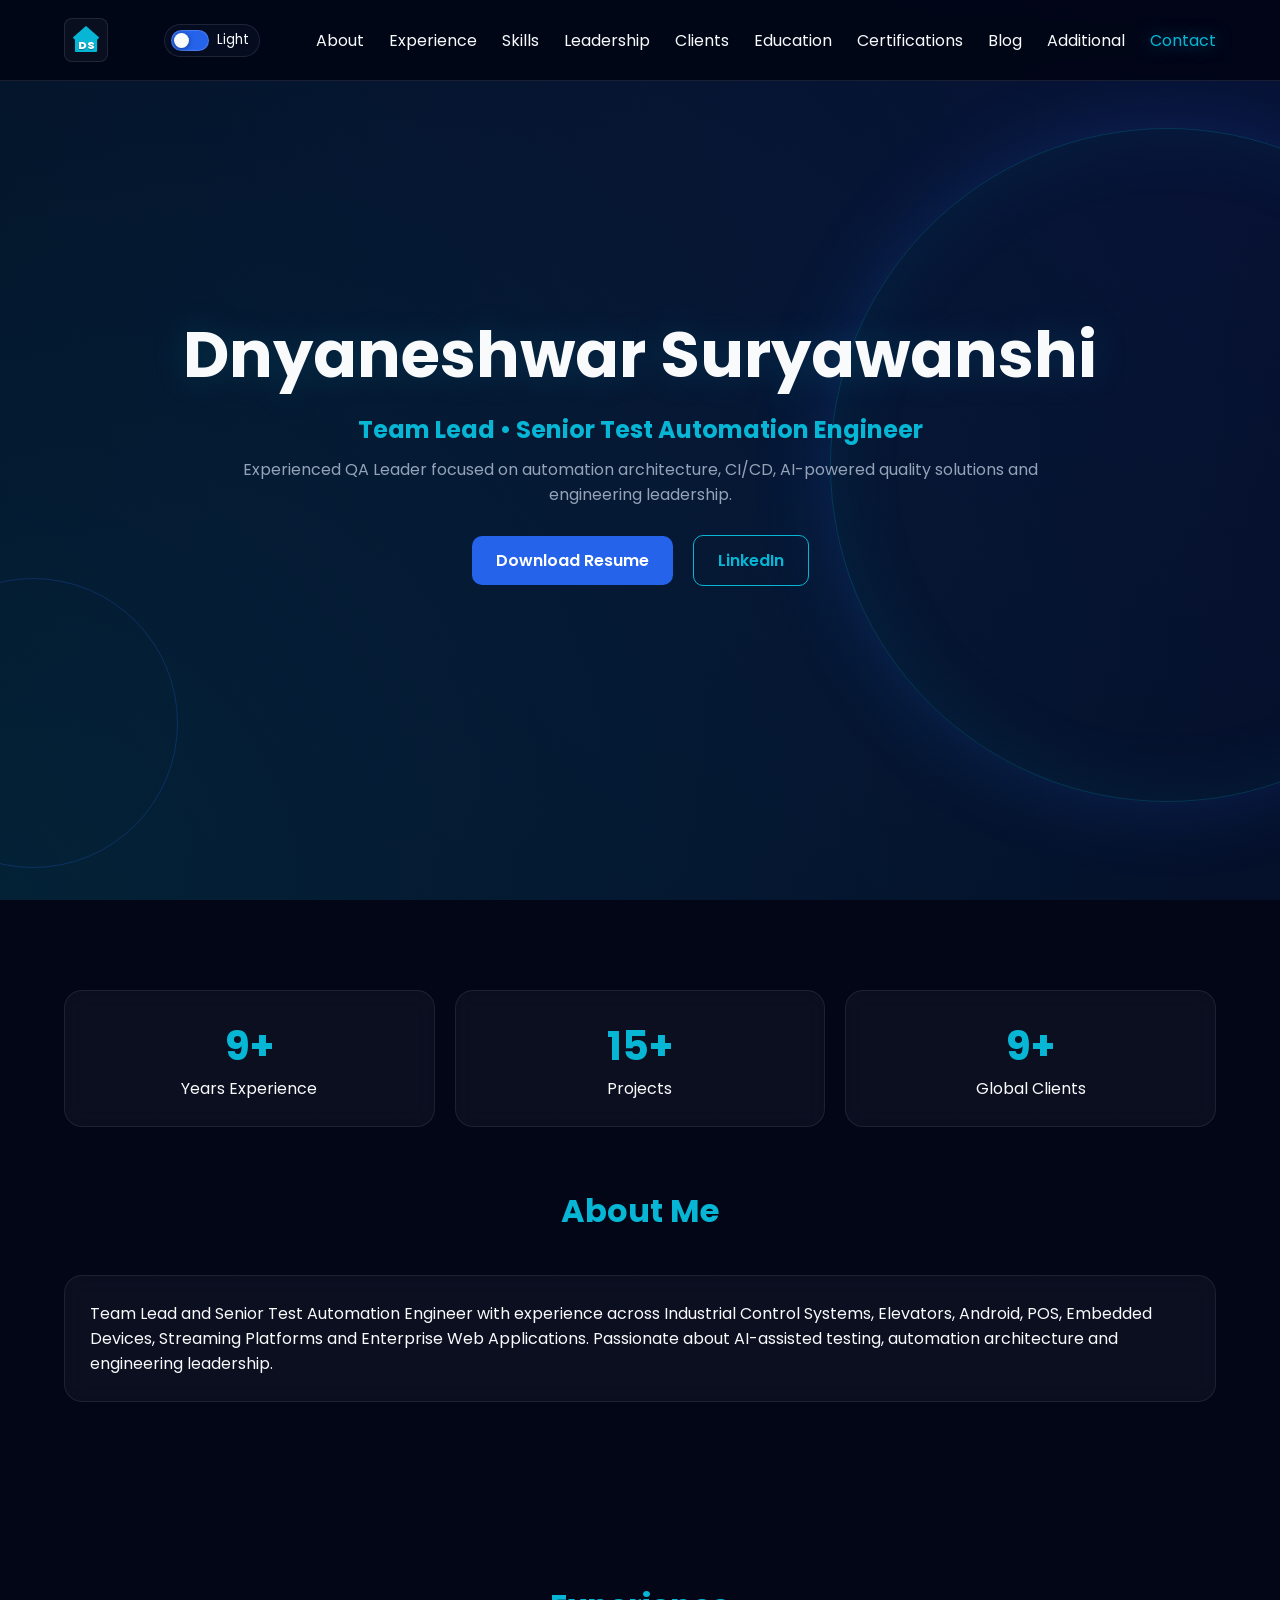
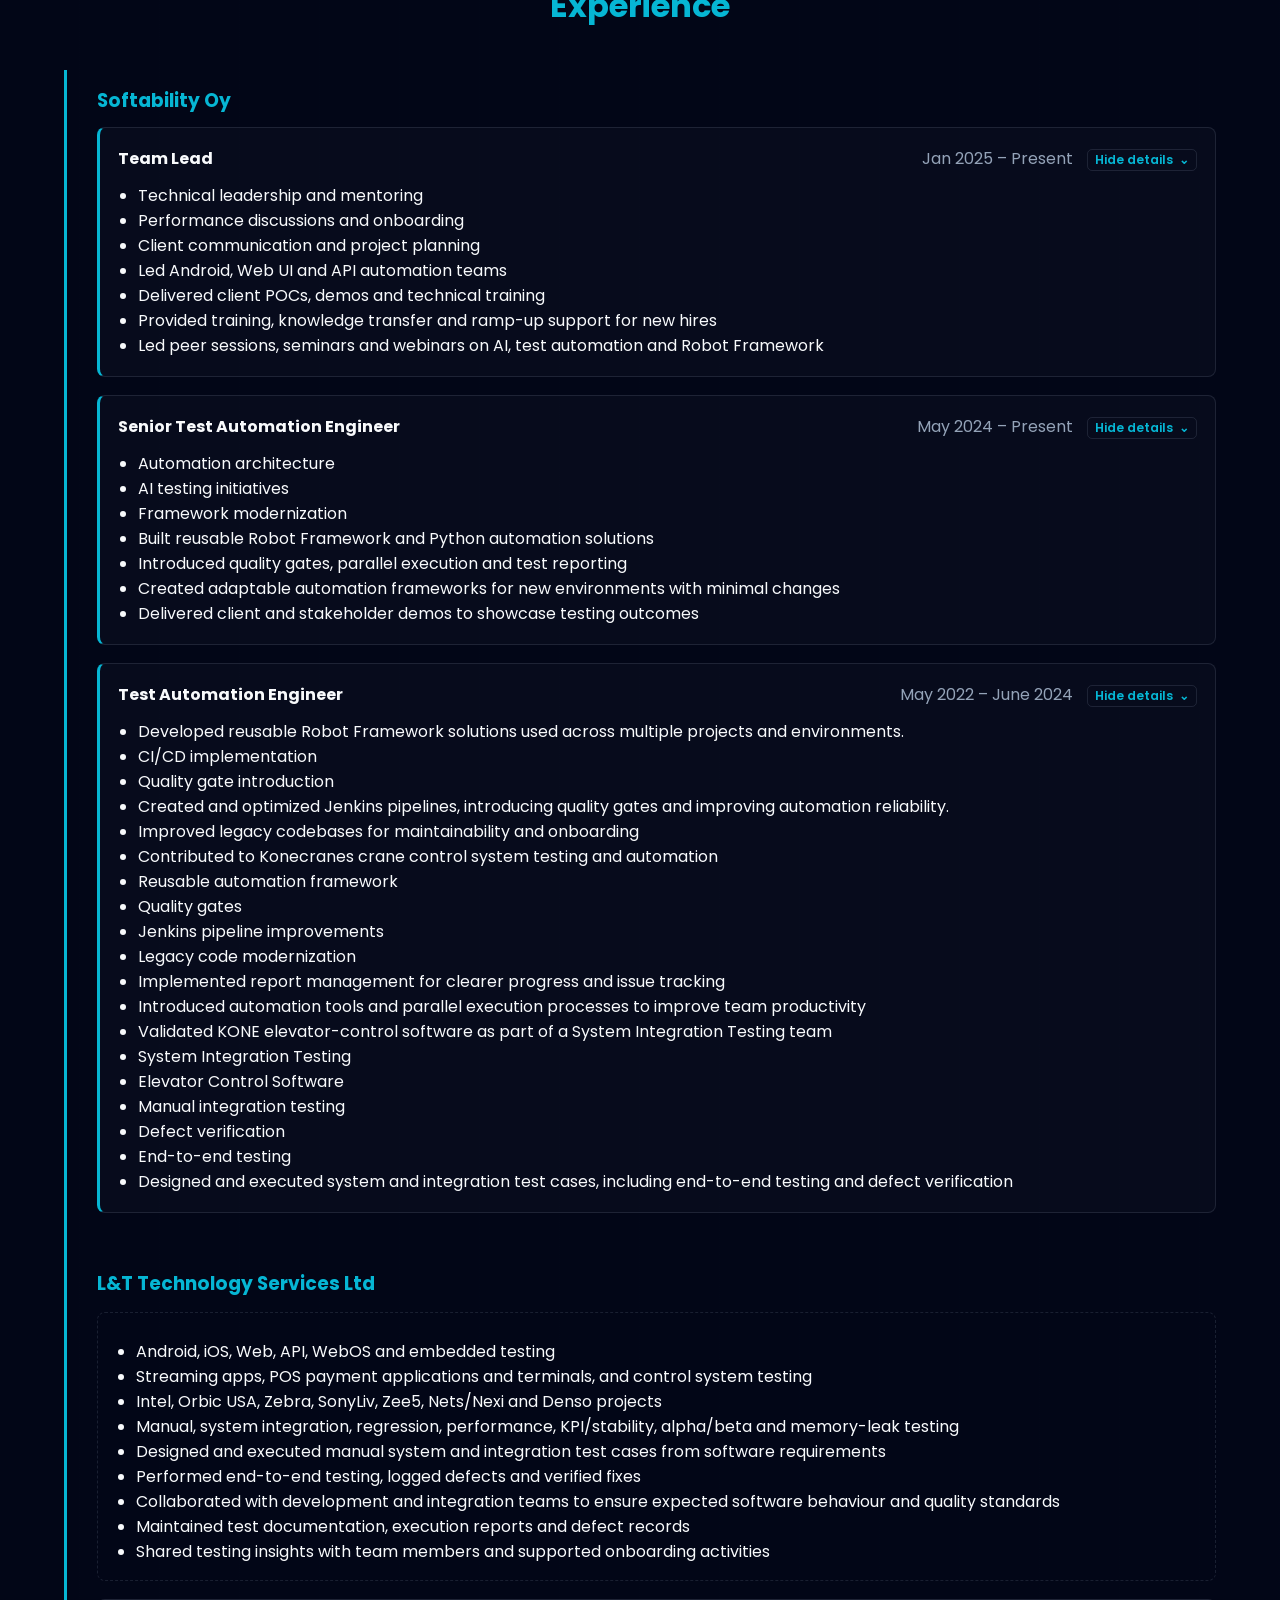
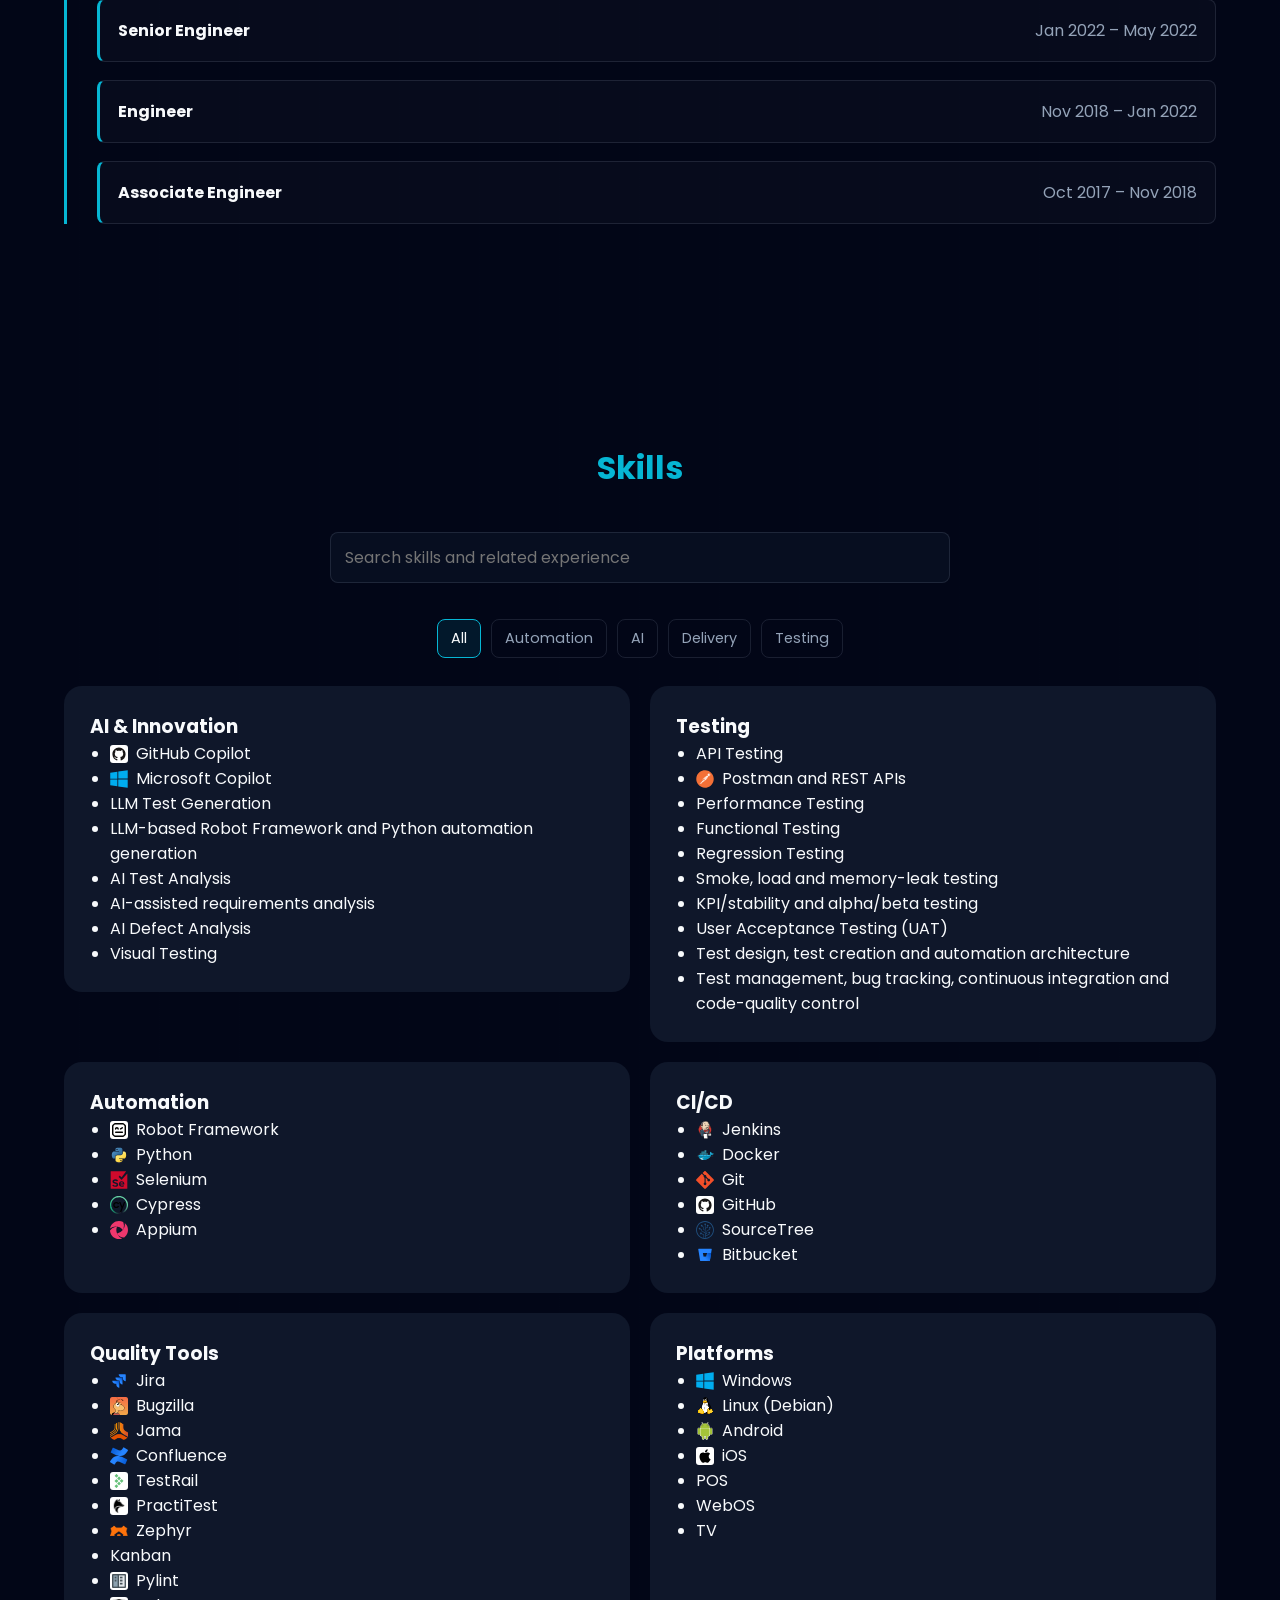
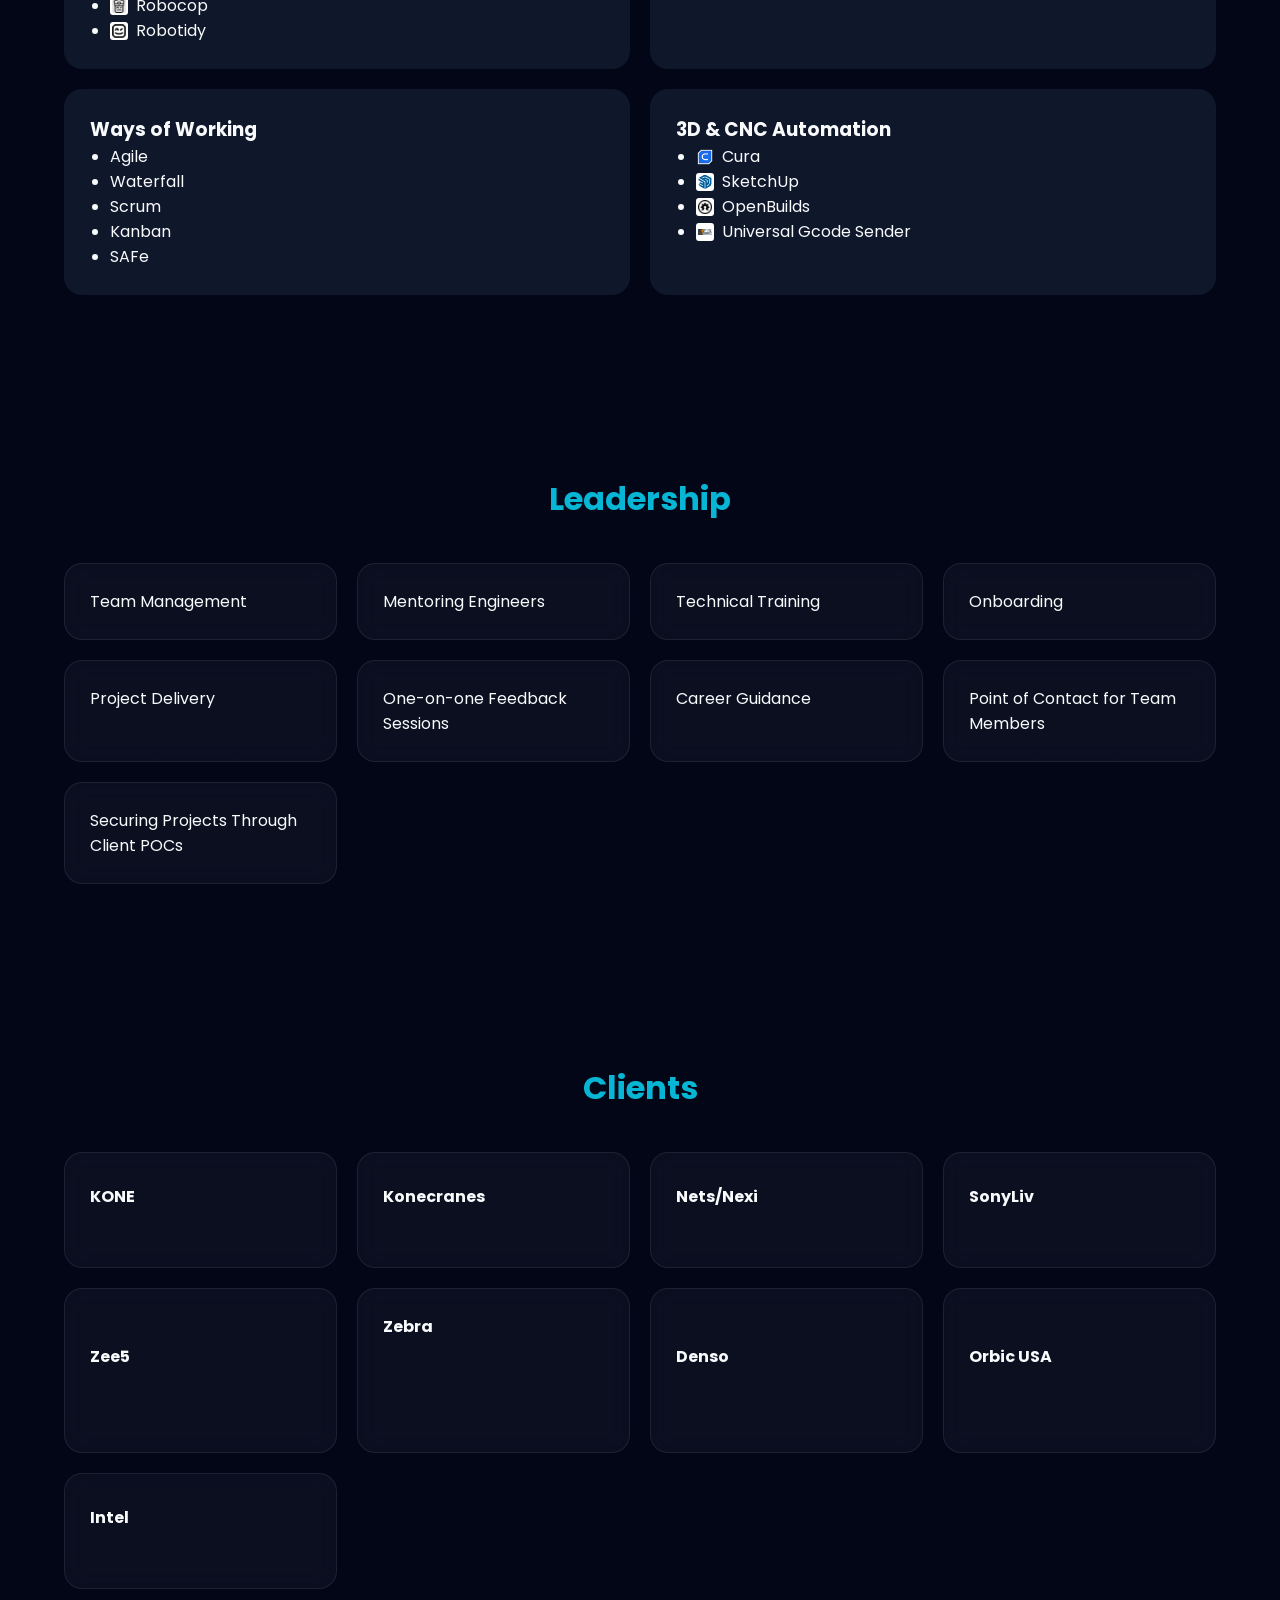
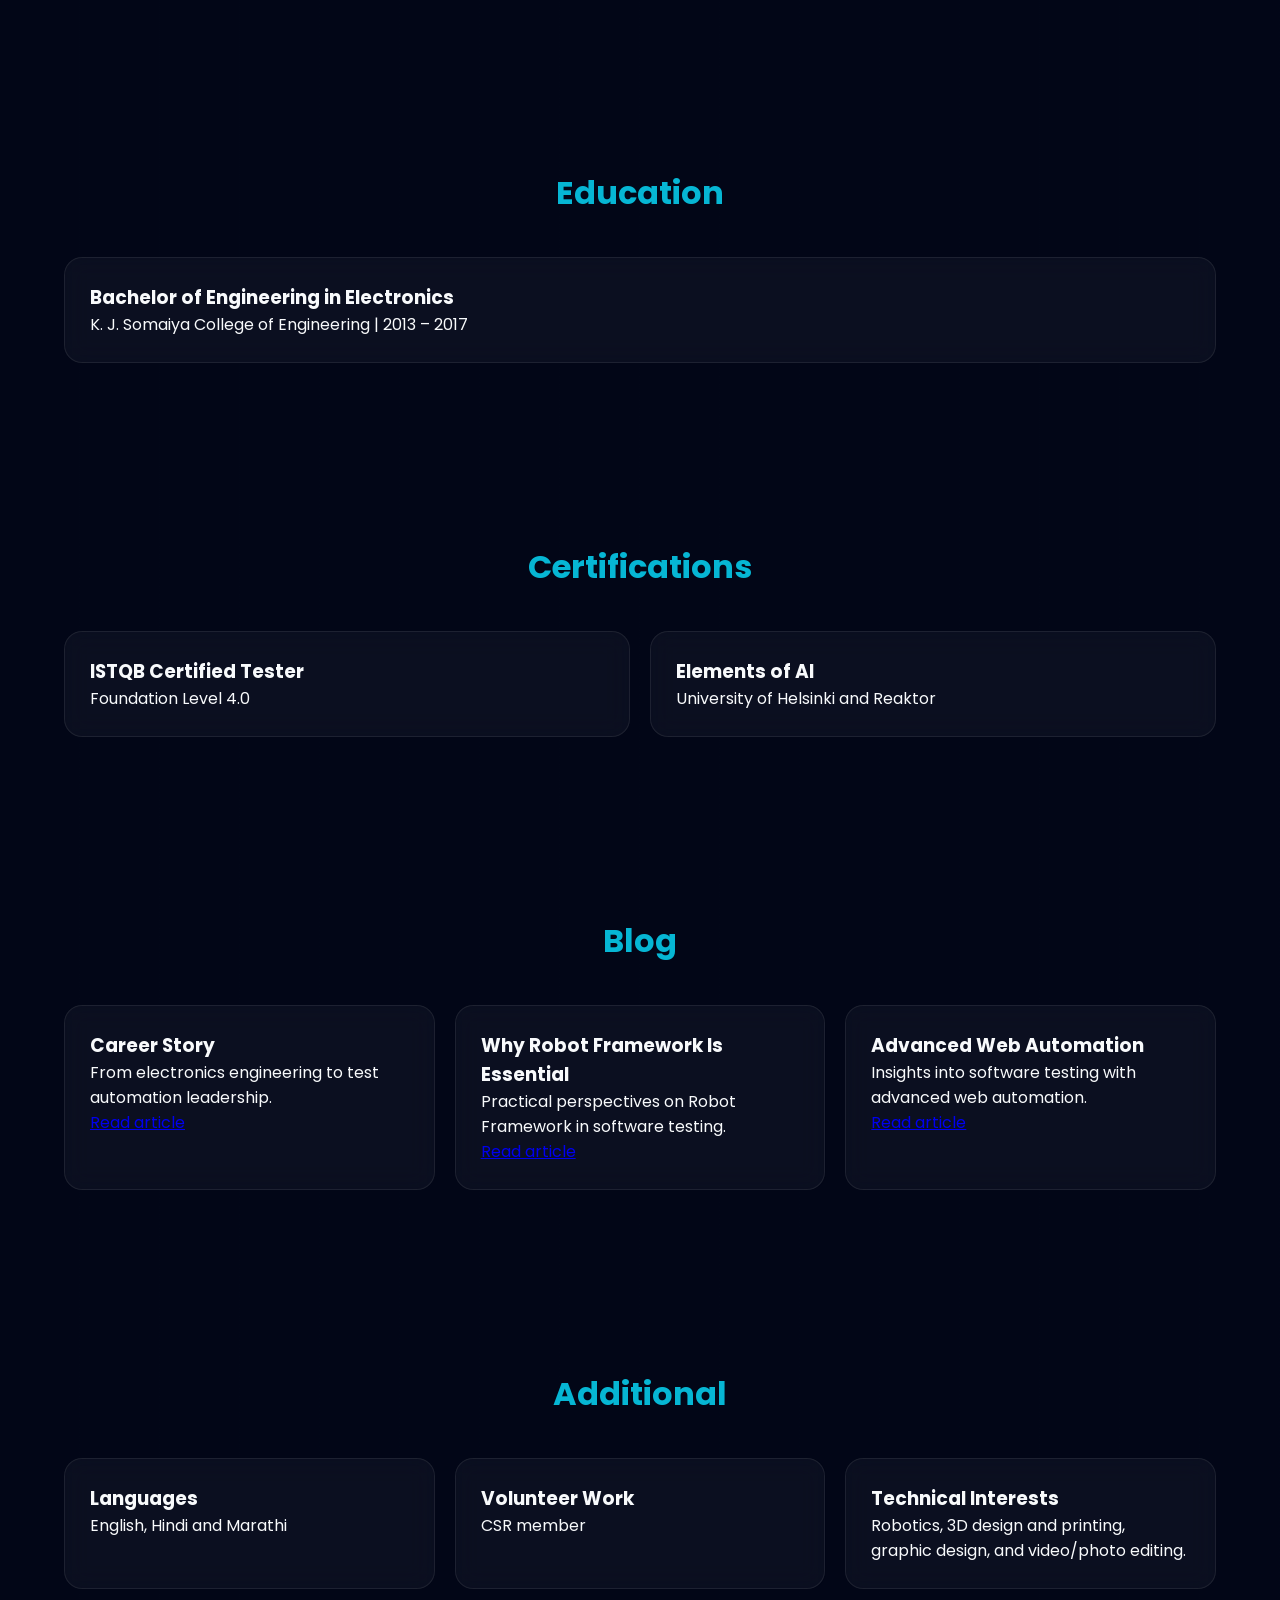
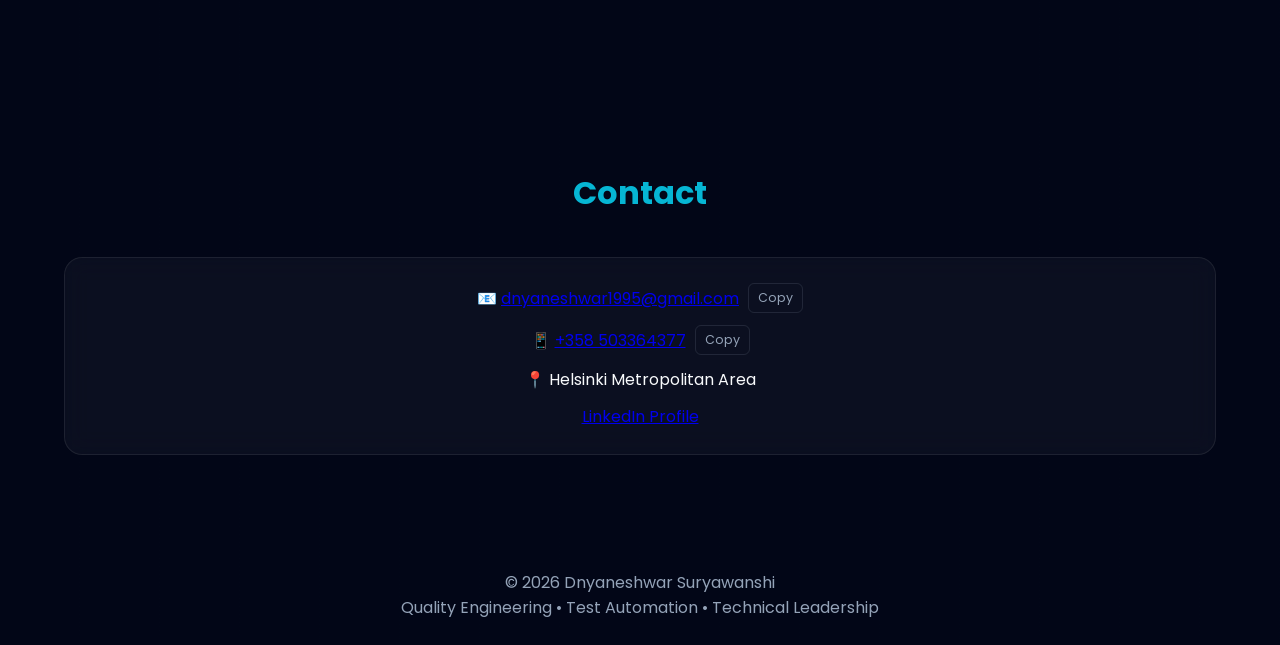
==== index.html @ 8ef6d54a "Fix portfolio quality checks" ====
<!DOCTYPE html>
<html lang="en">
<head>
  <!-- Google tag (gtag.js) -->
<script async src="https://www.googletagmanager.com/gtag/js?id=G-DPGW1NK2TL"></script>
<script>
  window.dataLayer = window.dataLayer || [];
  function gtag(){dataLayer.push(arguments);}
  gtag('js', new Date());

  gtag('config', 'G-DPGW1NK2TL');
</script>
<meta charset="UTF-8">
<meta name="viewport" content="width=device-width, initial-scale=1.0">
<title>Dnyaneshwar Suryawanshi | Team Lead & Senior Test Automation Engineer</title>

<link rel="preconnect" href="https://fonts.googleapis.com">
<link rel="preconnect" href="https://fonts.gstatic.com" crossorigin>
<link href="https://fonts.googleapis.com/css2?family=Poppins:wght@300;400;500;600;700;800&amp;display=swap" rel="stylesheet">

<style>
:root{
  --bg:#020617;
  --card:#0f172a;
  --primary:#2563eb;
  --accent:#06b6d4;
  --text:#f8fafc;
  --muted:#94a3b8;
  --line:rgba(148,163,184,.16);
}

body.light-theme{
  --bg:#edf4f6;
  --card:#ffffff;
  --primary:#1559b0;
  --accent:#087887;
  --text:#142331;
  --muted:#4b6370;
  --line:rgba(20,35,49,.18);
  background:
    linear-gradient(rgba(237,244,246,.94),rgba(237,244,246,.98)),
    repeating-linear-gradient(90deg,transparent 0,transparent 79px,rgba(8,120,135,.08) 80px),
    repeating-linear-gradient(0deg,transparent 0,transparent 79px,rgba(21,89,176,.06) 80px),
    var(--bg);
}

*{
  margin:0;
  padding:0;
  box-sizing:border-box;
}

img,
svg,
video{
  max-width:100%;
  height:auto;
}

h1,
h2,
h3,
p,
li,
a{
  overflow-wrap:anywhere;
}

html{
  scroll-behavior:smooth;
  overflow-x:hidden;
}

body{
  font-family:'Poppins',sans-serif;
  background:
    linear-gradient(rgba(2,6,23,.94),rgba(2,6,23,.98)),
    repeating-linear-gradient(90deg,transparent 0,transparent 79px,rgba(6,182,212,.06) 80px),
    repeating-linear-gradient(0deg,transparent 0,transparent 79px,rgba(37,99,235,.06) 80px),
    var(--bg);
  color:var(--text);
  overflow-x:hidden;
}

.scroll-progress{
  position:fixed;
  top:0;
  left:0;
  z-index:1100;
  width:100%;
  height:3px;
  transform:scaleX(0);
  transform-origin:left;
  background:var(--accent);
  box-shadow:0 0 14px rgba(6,182,212,.8);
}

.container{
  width:min(90%,1200px);
  max-width:1200px;
  margin:auto;
}

header{
  position:fixed;
  width:100%;
  top:0;
  z-index:1000;
  background:rgba(2,6,23,.95);
  backdrop-filter:blur(10px);
  border-bottom:1px solid var(--line);
}

body.light-theme header{
  background:rgba(237,244,246,.95);
}

nav{
  display:flex;
  justify-content:space-between;
  align-items:center;
  padding:18px 0;
}

.logo{
  display:inline-flex;
  align-items:center;
  justify-content:center;
  position:relative;
  width:44px;
  height:44px;
  padding:4px;
  border:1px solid var(--line);
  border-radius:8px;
  background:rgba(255,255,255,.04);
  text-decoration:none;
  transition:filter .2s ease,transform .2s ease;
}

nav .logo{
  color:inherit;
}

.logo:hover{
  filter:drop-shadow(0 0 8px rgba(6,182,212,.35));
  transform:translateY(-1px);
}

.logo:hover{
  border-color:var(--accent);
  background:rgba(6,182,212,.08);
}

.home-image{
  display:block;
  width:30px;
  height:30px;
  background:var(--accent);
  mask:url("assets/images/home.png") center/contain no-repeat;
  -webkit-mask:url("assets/images/home.png") center/contain no-repeat;
}

.home-monogram{
  position:absolute;
  right:0;
  bottom:10px;
  left:0;
  z-index:1;
  color:#ffffff;
  font-size:.7rem;
  font-weight:800;
  letter-spacing:0;
  line-height:1;
  text-align:center;
  text-shadow:0 1px 1px rgba(2,6,23,.35);
  pointer-events:none;
}

.logo:focus-visible{
  outline:2px solid var(--accent);
  outline-offset:3px;
}

.menu-toggle{
  display:none;
  border:1px solid var(--line);
  background:transparent;
  color:var(--text);
  border-radius:8px;
  padding:8px 11px;
  cursor:pointer;
  font-size:1.1rem;
}

.theme-toggle{
  display:inline-flex;
  align-items:center;
  gap:8px;
  border:1px solid var(--line);
  border-radius:999px;
  background:rgba(15,23,42,.45);
  color:var(--text);
  padding:5px 10px 5px 6px;
  font:inherit;
  font-size:.85rem;
  cursor:pointer;
  transition:border-color .2s ease,background .2s ease,color .2s ease,transform .2s ease;
}

.theme-toggle:hover{
  border-color:var(--accent);
  color:var(--accent);
  transform:translateY(-1px);
}

.theme-toggle:focus-visible{
  outline:2px solid var(--accent);
  outline-offset:3px;
}

.theme-track{
  position:relative;
  width:38px;
  height:21px;
  border-radius:999px;
  background:var(--primary);
  box-shadow:inset 0 0 0 1px rgba(255,255,255,.16);
}

.theme-thumb{
  position:absolute;
  top:3px;
  left:3px;
  width:15px;
  height:15px;
  border-radius:50%;
  background:#f8fafc;
  box-shadow:0 1px 5px rgba(2,6,23,.45);
  transition:transform .25s ease,background .25s ease;
}

.theme-toggle[data-theme="light"] .theme-track{
  background:#eab308;
}

.theme-toggle[data-theme="light"] .theme-thumb{
  transform:translateX(17px);
  background:#fff8c5;
}

body.light-theme .theme-toggle{
  background:rgba(255,255,255,.72);
}

nav ul{
  display:flex;
  list-style:none;
  gap:25px;
}

nav a{
  color:var(--text);
  text-decoration:none;
}

nav a:hover{
  color:var(--accent);
}

nav a.active{
  color:var(--accent);
  text-shadow:0 0 18px rgba(6,182,212,.65);
}

.hero{
  position:relative;
  isolation:isolate;
  min-height:100vh;
  display:flex;
  align-items:center;
  text-align:center;
  background:
  radial-gradient(circle at top right,#1e40af33,transparent),
  radial-gradient(circle at bottom left,#0891b233,transparent);
}

body.light-theme .hero{
  background:
    radial-gradient(circle at top right,#1559b01c,transparent),
    radial-gradient(circle at bottom left,#0878871c,transparent);
}

.hero::before,
.hero::after{
  content:"";
  position:absolute;
  z-index:-1;
  border:1px solid rgba(6,182,212,.22);
  border-radius:50%;
  pointer-events:none;
}

.hero::before{
  width:42rem;
  height:42rem;
  right:-14rem;
  top:8rem;
  box-shadow:0 0 80px rgba(37,99,235,.2),inset 0 0 80px rgba(6,182,212,.08);
  animation:drift 12s ease-in-out infinite;
}

.hero::after{
  width:18rem;
  height:18rem;
  left:-7rem;
  bottom:2rem;
  border-color:rgba(37,99,235,.25);
  animation:drift 9s ease-in-out infinite reverse;
}

.hero .container{
  animation:hero-enter .9s ease both;
}

.hero h1{
  font-size:4rem;
  text-shadow:0 0 35px rgba(6,182,212,.18);
}

.hero h2{
  margin:10px 0;
  color:var(--accent);
}

.hero p{
  max-width:800px;
  margin:auto;
  color:var(--muted);
}

.buttons{
  margin-top:20px;
}

.btn{
  display:inline-block;
  padding:12px 24px;
  border-radius:10px;
  text-decoration:none;
  margin:8px;
  font-weight:600;
  transition:transform .2s ease,box-shadow .2s ease,background .2s ease;
}

.btn:hover{
  transform:translateY(-3px);
  box-shadow:0 12px 28px rgba(2,6,23,.35);
}

.primary{
  background:var(--primary);
  color:white;
}

.secondary{
  border:1px solid var(--accent);
  color:var(--accent);
}

section{
  padding:90px 0;
}

.title{
  text-align:center;
  color:var(--accent);
  margin-bottom:40px;
  font-size:2rem;
}

.grid{
  display:grid;
  grid-template-columns:repeat(auto-fit,minmax(250px,1fr));
  gap:20px;
}

.card{
  background:rgba(255,255,255,.04);
  border:1px solid rgba(255,255,255,.08);
  backdrop-filter:blur(12px);
  padding:25px;
  border-radius:18px;
  transition:transform .25s ease,border-color .25s ease,background .25s ease;
}

body.light-theme .card,
body.light-theme .skill-card,
body.light-theme .role,
body.light-theme .company-summary{
  background:rgba(255,255,255,.78);
}

.card:hover,
.skill-card:hover{
  transform:translateY(-6px);
  border-color:rgba(6,182,212,.42);
  background:rgba(6,182,212,.08);
}

.stats .card{
  text-align:center;
}

.stats{
  grid-template-columns:repeat(3,minmax(0,1fr));
}

.stats-section{
  padding-bottom:30px;
}

#about{
  padding-top:30px;
}

.stats h3{
  color:var(--accent);
  font-size:2.5rem;
}

.stat-number{
  font-variant-numeric:tabular-nums;
}

.timeline{
  border-left:3px solid var(--accent);
  padding-left:30px;
}

.timeline-item{
  margin-bottom:40px;
  padding-top:16px;
}

.timeline-item h3{
  color:var(--accent);
}

.role{
  margin-top:18px;
  padding:18px;
  border:1px solid var(--line);
  border-left:3px solid var(--accent);
  border-radius:8px;
  background:rgba(255,255,255,.025);
}

.role:first-of-type{
  margin-top:12px;
}

.role-header{
  display:flex;
  align-items:baseline;
  justify-content:space-between;
  width:100%;
  gap:16px;
  margin:0;
  border:0;
  background:transparent;
  color:inherit;
  font:inherit;
  text-align:left;
  cursor:pointer;
}

.role-header strong{
  color:var(--text);
}

.role-static{
  display:flex;
  align-items:baseline;
  justify-content:space-between;
  gap:16px;
  margin:0;
}

.role-date{
  color:var(--muted);
  white-space:nowrap;
}

.role-disclosure{
  display:inline-flex;
  align-items:center;
  gap:6px;
  margin-left:10px;
  padding:4px 7px;
  border:1px solid var(--line);
  border-radius:5px;
  color:var(--accent);
  font-size:.76rem;
  font-weight:600;
  line-height:1;
  transition:border-color .2s ease,background .2s ease,color .2s ease;
}

.role-header:hover .role-disclosure,
.role-header:focus-visible .role-disclosure{
  border-color:var(--accent);
  background:rgba(6,182,212,.1);
}

.role-header:focus-visible{
  outline:2px solid var(--accent);
  outline-offset:4px;
}

.role ul{
  margin-top:12px;
  padding-left:20px;
}

.role .role-details{
  display:block;
}

.role.is-collapsed .role-details{
  display:none;
}

.role-toggle-icon{
  display:inline-block;
  color:var(--accent);
  transition:transform .2s ease;
}

.role.is-collapsed .role-toggle-icon{
  transform:rotate(-90deg);
}

.company-summary{
  margin-top:14px;
  padding:16px 18px;
  border:1px dashed var(--line);
  border-radius:8px;
  color:var(--text);
}

.company-summary strong{
  color:var(--text);
}

.company-summary ul{
  margin-top:10px;
  padding-left:20px;
}

.skills-grid{
  display:grid;
  grid-template-columns:repeat(auto-fit,minmax(min(100%,280px),1fr));
  gap:20px;
}

@media(min-width:900px){
  .skills-grid{
    grid-template-columns:repeat(2,minmax(0,1fr));
  }

  .skill-card[data-layout="ai"]{
    grid-column:1;
    grid-row:1;
  }

  .skill-card[data-layout="testing"]{
    grid-column:2;
    grid-row:1;
  }

  .skill-card[data-layout="ai"],
  .skill-card[data-layout="testing"]{
    align-self:start;
  }
}

.skill-card{
  background:var(--card);
  padding:25px;
  border-radius:18px;
  border:1px solid transparent;
  transition:transform .25s ease,border-color .25s ease,background .25s ease;
}

.skill-card ul{
  padding-left:20px;
}

.skill-card li[data-description]{
  cursor:help;
}

.skill-card li[data-description]::after{
  content:attr(data-description);
  display:none;
  margin-left:8px;
  color:var(--muted);
  font-size:.78rem;
  font-style:italic;
}

.skill-card li[data-description]:hover::after,
.skill-card li[data-description]:focus::after,
.skill-card li[data-description].is-detail-open::after{
  display:inline;
}

.skill-card li[data-description]:focus-visible{
  outline:1px solid var(--accent);
  outline-offset:2px;
}

.tool-logo{
  width:18px;
  height:18px;
  margin-right:8px;
  vertical-align:-4px;
  object-fit:contain;
}

.robot-framework-logo{
  padding:2px;
  border-radius:3px;
  background:#ffffff;
}

.github-copilot-logo{
  padding:2px;
  border-radius:3px;
  background:#ffffff;
}

.dark-tool-logo{
  padding:2px;
  border-radius:3px;
  background:#ffffff;
}

.skill-filters{
  display:flex;
  flex-wrap:wrap;
  justify-content:center;
  gap:10px;
  margin:-12px 0 28px;
}

.skill-search{
  width:min(100%,620px);
  margin:0 auto 18px;
}

.skill-search input{
  width:100%;
  padding:12px 14px;
  border:1px solid var(--line);
  border-radius:8px;
  background:rgba(15,23,42,.52);
  color:var(--text);
  font:inherit;
}

body.light-theme .skill-search input{
  background:rgba(255,255,255,.85);
}

.skill-search input:focus{
  outline:2px solid var(--accent);
  outline-offset:2px;
}

.skill-search-status{
  min-height:1.5em;
  margin-top:8px;
  color:var(--muted);
  font-size:.9rem;
}

.mobile-skill-hint{
  display:none;
}

.mobile-client-hint{
  display:none;
}

mark{
  padding:0 2px;
  border-radius:2px;
  background:var(--accent);
  color:#020617;
  box-shadow:0 0 0 1px rgba(248,250,252,.42),0 0 10px rgba(6,182,212,.5);
}

.skill-card li.is-search-match{
  width:fit-content;
  max-width:100%;
  margin:3px 0;
  padding:2px 6px;
  border-left:3px solid var(--accent);
  border-radius:2px;
  background:rgba(6,182,212,.16);
}

.experience-search-match{
  border-color:var(--accent);
  box-shadow:0 0 0 1px rgba(6,182,212,.3);
}

.skill-filter{
  padding:8px 13px;
  border:1px solid var(--line);
  border-radius:8px;
  background:transparent;
  color:var(--muted);
  font:inherit;
  font-size:.9rem;
  cursor:pointer;
}

.skill-filter:hover,
.skill-filter[aria-pressed="true"]{
  border-color:var(--accent);
  background:rgba(6,182,212,.1);
  color:var(--text);
}

.skill-card.is-filtered-out{
  display:none;
}

.client-card{
  min-height:116px;
  display:flex;
  flex-direction:column;
  justify-content:center;
  gap:8px;
  cursor:default;
}

.client-domain{
  color:var(--muted);
  font-size:.85rem;
  opacity:0;
  transform:translateY(5px);
  transition:opacity .2s ease,transform .2s ease;
}

.client-card:hover .client-domain,
.client-card:focus .client-domain,
.client-card:focus-within .client-domain{
  opacity:1;
  transform:none;
}

.client-card.is-domain-open .client-domain{
  opacity:1;
  transform:none;
}

.contact-actions{
  display:grid;
  gap:12px;
}

.contact-card{
  text-align:center;
}

.contact-line{
  display:flex;
  align-items:center;
  justify-content:center;
  flex-wrap:wrap;
  gap:9px;
}

.copy-action{
  padding:5px 9px;
  border:1px solid var(--line);
  border-radius:6px;
  background:transparent;
  color:var(--muted);
  font:inherit;
  font-size:.78rem;
  cursor:pointer;
}

.copy-action:hover,
.copy-action:focus-visible{
  border-color:var(--accent);
  color:var(--accent);
}

footer{
  text-align:center;
  padding:25px;
  color:var(--muted);
}

section:not(.hero) > .container{
  opacity:0;
  transform:translateY(24px);
  transition:opacity .7s ease,transform .7s ease;
}

section:not(.hero) > .container.is-visible{
  opacity:1;
  transform:none;
}

@keyframes hero-enter{
  from{opacity:0;transform:translateY(18px)}
  to{opacity:1;transform:none}
}

@keyframes drift{
  0%,100%{transform:translate3d(0,0,0) rotate(0deg)}
  50%{transform:translate3d(0,-18px,0) rotate(8deg)}
}

@keyframes skill-detail-enter{
  from{opacity:0;transform:translateY(3px)}
  to{opacity:1;transform:none}
}

@media(max-width:1100px){

    nav{
      flex-wrap:wrap;
      gap:12px;
    }

    .menu-toggle{
      display:block;
    }

    .theme-toggle{
      margin-left:auto;
    }

    .nav-links{
      display:none;
      flex-basis:100%;
      grid-template-columns:repeat(2,minmax(0,1fr));
      gap:8px;
      padding:12px 0 4px;
    }

    .nav-links.is-open{
      display:grid;
    }

    .nav-links li{
      text-align:center;
      border:1px solid var(--line);
      border-radius:8px;
      padding:9px 6px;
    }

    .nav-links a{
      display:block;
    }
}

@media(max-width:768px){

    .skill-card li[data-description]::after{
      display:none;
    }

    .skill-card li[data-description].is-detail-open::after{
      display:block;
      margin:5px 0 0;
      animation:skill-detail-enter .25s ease both;
    }

    .mobile-skill-hint{
      display:block;
      margin:-2px 0 18px;
      color:var(--accent);
      font-size:.82rem;
      font-weight:600;
      text-align:center;
    }

    .mobile-client-hint{
      display:block;
      margin:-2px 0 18px;
      color:var(--accent);
      font-size:.82rem;
      font-weight:600;
      text-align:center;
    }

    .hero h1{
      font-size:2.4rem;
    }

    .hero::before{
        width:25rem;
        height:25rem;
        right:-14rem;
    }

    section{
      padding:72px 0;
    }

    .container{
      width:min(92%,1200px);
    }

    .card,
    .skill-card{
      padding:20px;
    }

    .stats{
      grid-template-columns:1fr;
    }

    .timeline{
      padding-left:20px;
    }

    .role-header{
      align-items:flex-start;
      flex-direction:column;
      gap:4px;
    }

    .role-static{
      align-items:flex-start;
      flex-direction:column;
      gap:4px;
    }

    .skill-filters{
      justify-content:flex-start;
    }

    .role-date{
      white-space:normal;
    }

    .buttons .btn{
      display:block;
      margin:10px auto;
      width:min(100%,280px);
    }
}

@media(max-width:380px){
    .nav-links{
      grid-template-columns:1fr;
    }
}

@media(prefers-reduced-motion:reduce){
  *,*::before,*::after{
    animation-duration:.01ms !important;
    animation-iteration-count:1 !important;
    scroll-behavior:auto !important;
    transition-duration:.01ms !important;
  }
}
</style>
</head>
<body>

<div class="scroll-progress" aria-hidden="true"></div>

<header>
<div class="container">
<nav>
<a class="logo" href="#top" aria-label="Home" title="Home"><span class="home-image" aria-hidden="true"></span><span class="home-monogram" aria-hidden="true">DS</span></a>

<button class="theme-toggle" type="button" aria-pressed="false" aria-label="Switch to light theme" data-theme="dark">
  <span class="theme-track" aria-hidden="true"><span class="theme-thumb"></span></span>
  <span class="theme-label">Light</span>
</button>
<button class="menu-toggle" type="button" aria-label="Toggle navigation" aria-controls="nav-menu" aria-expanded="false">☰</button>

<ul class="nav-links" id="nav-menu">
  <li><a href="#about">About</a></li>
  <li><a href="#experience">Experience</a></li>
  <li><a href="#skills">Skills</a></li>
  <li><a href="#leadership">Leadership</a></li>
  <li><a href="#clients">Clients</a></li>
  <li><a href="#education">Education</a></li>
  <li><a href="#certifications">Certifications</a></li>
  <li><a href="#blog">Blog</a></li>
  <li><a href="#additional">Additional</a></li>
  <li><a href="#contact">Contact</a></li>
</ul>

</nav>
</div>
</header>

<section class="hero" id="top">
<div class="container">

<h1>Dnyaneshwar Suryawanshi</h1>

<h2>Team Lead • Senior Test Automation Engineer</h2>

<p>
Experienced QA Leader focused on automation architecture, CI/CD,
AI-powered quality solutions and engineering leadership.
</p>

<div class="buttons">

<a href="Resume_Dnyaneshwar_Suryawanshi.pdf" class="btn primary" download>
  <span class="download-label">Download Resume</span>
</a>

<a
  href="https://www.linkedin.com/in/dnyaneshwar-suryawanshi-a5a15918a/"
  target="_blank"
  class="btn secondary">
  LinkedIn
</a>

</div>

</div>
</section>

<section class="stats-section">
<div class="container">

<div class="grid stats">

<div class="card">
<h3 class="stat-number" data-experience-start="2017-10-01" data-suffix="+">0</h3>
<p>Years Experience</p>
</div>

<div class="card">
<h3 class="stat-number" data-count="15" data-suffix="+">0</h3>
<p>Projects</p>
</div>

<div class="card">
<h3 class="stat-number" data-count="9" data-suffix="+">0</h3>
<p>Global Clients</p>
</div>

</div>

</div>
</section>

<section id="about">
<div class="container">

<h2 class="title">About Me</h2>

<div class="card">
<p>
Team Lead and Senior Test Automation Engineer with experience across
Industrial Control Systems, Elevators, Android, POS, Embedded Devices,
Streaming Platforms and Enterprise Web Applications.
Passionate about AI-assisted testing, automation architecture and
engineering leadership.
</p>
</div>

</div>
</section>

<section id="experience">
<div class="container">

<h2 class="title">Experience</h2>

<div class="timeline">

<div class="timeline-item">
<h3>Softability Oy</h3>
<div class="role">
<button class="role-header" type="button" aria-expanded="true"><strong>Team Lead</strong><span class="role-date">Jan 2025 – Present <span class="role-disclosure"><span class="role-disclosure-label">Hide details</span><span class="role-toggle-icon" aria-hidden="true">⌄</span></span></span></button>
<div class="role-details"><ul>
<li>Technical leadership and mentoring</li>
<li>Performance discussions and onboarding</li>
<li>Client communication and project planning</li>
<li>Led Android, Web UI and API automation teams</li>
<li>Delivered client POCs, demos and technical training</li>
<li>Provided training, knowledge transfer and ramp-up support for new hires</li>
<li>Led peer sessions, seminars and webinars on AI, test automation and Robot Framework</li>
</ul></div>
</div>

<div class="role">
<button class="role-header" type="button" aria-expanded="true"><strong>Senior Test Automation Engineer</strong><span class="role-date">May 2024 – Present <span class="role-disclosure"><span class="role-disclosure-label">Hide details</span><span class="role-toggle-icon" aria-hidden="true">⌄</span></span></span></button>
<div class="role-details"><ul>
<li>Automation architecture</li>
<li>AI testing initiatives</li>
<li>Framework modernization</li>
<li>Built reusable Robot Framework and Python automation solutions</li>
<li>Introduced quality gates, parallel execution and test reporting</li>
<li>Created adaptable automation frameworks for new environments with minimal changes</li>
<li>Delivered client and stakeholder demos to showcase testing outcomes</li>
</ul></div>
</div>

<div class="role">
<button class="role-header" type="button" aria-expanded="true"><strong>Test Automation Engineer</strong><span class="role-date">May 2022 – June 2024 <span class="role-disclosure"><span class="role-disclosure-label">Hide details</span><span class="role-toggle-icon" aria-hidden="true">⌄</span></span></span></button>
<div class="role-details"><ul>
<li>Developed reusable Robot Framework solutions used across multiple projects and environments.</li>
<li>CI/CD implementation</li>
<li>Quality gate introduction</li>
<li>Created and optimized Jenkins pipelines, introducing quality gates and improving automation reliability.</li>
<li>Improved legacy codebases for maintainability and onboarding</li>
<li>Contributed to Konecranes crane control system testing and automation</li>
<li>Reusable automation framework</li>
<li>Quality gates</li>
<li>Jenkins pipeline improvements</li>
<li>Legacy code modernization</li>
<li>Implemented report management for clearer progress and issue tracking</li>
<li>Introduced automation tools and parallel execution processes to improve team productivity</li>
<li>Validated KONE elevator-control software as part of a System Integration Testing team</li>
<li>System Integration Testing</li>
<li>Elevator Control Software</li>
<li>Manual integration testing</li>
<li>Defect verification</li>
<li>End-to-end testing</li>
<li>Designed and executed system and integration test cases, including end-to-end testing and defect verification</li>
</ul></div>
</div>
</div>

<div class="timeline-item">
<h3>L&amp;T Technology Services Ltd</h3>
<div class="company-summary">
<ul>
<li>Android, iOS, Web, API, WebOS and embedded testing</li>
<li>Streaming apps, POS payment applications and terminals, and control system testing</li>
<li>Intel, Orbic USA, Zebra, SonyLiv, Zee5, Nets/Nexi and Denso projects</li>
<li>Manual, system integration, regression, performance, KPI/stability, alpha/beta and memory-leak testing</li>
<li>Designed and executed manual system and integration test cases from software requirements</li>
<li>Performed end-to-end testing, logged defects and verified fixes</li>
<li>Collaborated with development and integration teams to ensure expected software behaviour and quality standards</li>
<li>Maintained test documentation, execution reports and defect records</li>
<li>Shared testing insights with team members and supported onboarding activities</li>
</ul>
</div>

<div class="role">
<p class="role-static"><strong>Senior Engineer</strong><span class="role-date">Jan 2022 – May 2022</span></p>
</div>

<div class="role">
<p class="role-static"><strong>Engineer</strong><span class="role-date">Nov 2018 – Jan 2022</span></p>
</div>

<div class="role">
<p class="role-static"><strong>Associate Engineer</strong><span class="role-date">Oct 2017 – Nov 2018</span></p>
</div>
</div>

</div>

</div>
</section>

<section id="skills">
<div class="container">

<h2 class="title">Skills</h2>

<div class="skill-search">
<input id="skill-search" type="search" placeholder="Search skills and related experience" aria-describedby="skill-search-status">
<p class="skill-search-status" id="skill-search-status" aria-live="polite"></p>
</div>

<div class="skill-filters" role="group" aria-label="Filter skills">
<button class="skill-filter" type="button" data-filter="all" aria-pressed="true">All</button>
<button class="skill-filter" type="button" data-filter="automation" aria-pressed="false">Automation</button>
<button class="skill-filter" type="button" data-filter="ai" aria-pressed="false">AI</button>
<button class="skill-filter" type="button" data-filter="delivery" aria-pressed="false">Delivery</button>
<button class="skill-filter" type="button" data-filter="testing" aria-pressed="false">Testing</button>
</div>

<p class="mobile-skill-hint">Tap to view more details.</p>

<div class="skills-grid">

<div class="skill-card" data-category="automation">
<h3>Automation</h3>
<ul>
<li><img class="tool-logo robot-framework-logo" src="assets/images/robot-framework.svg" alt="">Robot Framework</li>
<li><img class="tool-logo" src="assets/images/python.svg" alt="">Python</li>
<li><img class="tool-logo" src="assets/images/selenium.svg" alt="">Selenium</li>
<li><img class="tool-logo" src="assets/images/cypress.svg" alt="">Cypress</li>
<li><img class="tool-logo" src="assets/images/appium.svg" alt="">Appium</li>
</ul>
</div>

<div class="skill-card" data-category="ai" data-layout="ai">
<h3>AI &amp; Innovation</h3>
<ul>
<li><img class="tool-logo github-copilot-logo" src="assets/images/github.svg" alt="">GitHub Copilot</li>
<li><img class="tool-logo" src="assets/images/windows.svg" alt="">Microsoft Copilot</li>
<li>LLM Test Generation</li>
<li>LLM-based Robot Framework and Python automation generation</li>
<li>AI Test Analysis</li>
<li>AI-assisted requirements analysis</li>
<li>AI Defect Analysis</li>
<li>Visual Testing</li>
</ul>
</div>

<div class="skill-card" data-category="delivery">
<h3>CI/CD</h3>
<ul>
<li><img class="tool-logo" src="assets/images/jenkins.svg" alt="">Jenkins</li>
<li><img class="tool-logo" src="assets/images/docker.svg" alt="">Docker</li>
<li><img class="tool-logo" src="assets/images/git.svg" alt="">Git</li>
<li><img class="tool-logo github-copilot-logo" src="assets/images/github.svg" alt="">GitHub</li>
<li><img class="tool-logo" src="assets/images/sourcetree.svg" alt="">SourceTree</li>
<li><img class="tool-logo" src="assets/images/bitbucket.svg" alt="">Bitbucket</li>
</ul>
</div>

<div class="skill-card" data-category="testing" data-layout="testing">
<h3>Testing</h3>
<ul>
<li>API Testing</li>
<li><img class="tool-logo" src="assets/images/postman.svg" alt="">Postman and REST APIs</li>
<li>Performance Testing</li>
<li>Functional Testing</li>
<li>Regression Testing</li>
<li>Smoke, load and memory-leak testing</li>
<li>KPI/stability and alpha/beta testing</li>
<li>User Acceptance Testing (UAT)</li>
<li>Test design, test creation and automation architecture</li>
<li>Test management, bug tracking, continuous integration and code-quality control</li>
</ul>
</div>

<div class="skill-card" data-category="delivery">
<h3>Quality Tools</h3>
<ul>
<li><img class="tool-logo" src="assets/images/jira.svg" alt="">Jira</li>
<li><img class="tool-logo" src="assets/images/bugzilla.png" alt="">Bugzilla</li>
<li><img class="tool-logo" src="assets/images/jama.png" alt="">Jama</li>
<li><img class="tool-logo" src="assets/images/confluence.svg" alt="">Confluence</li>
<li><img class="tool-logo dark-tool-logo" src="assets/images/testrail.svg" alt="">TestRail</li>
<li><img class="tool-logo dark-tool-logo" src="assets/images/practitest.png" alt="">PractiTest</li>
<li><img class="tool-logo" src="assets/images/zephyr.png" alt="">Zephyr</li>
<li>Kanban</li>
<li><img class="tool-logo dark-tool-logo" src="assets/images/pylint.png" alt="">Pylint</li>
<li><img class="tool-logo dark-tool-logo" src="assets/images/robocop.png" alt="">Robocop</li>
<li><img class="tool-logo dark-tool-logo" src="assets/images/robotidy.png" alt="">Robotidy</li>
</ul>
</div>

<div class="skill-card" data-category="delivery">
<h3>Platforms</h3>
<ul>
<li><img class="tool-logo" src="assets/images/windows.svg" alt="">Windows</li>
<li><img class="tool-logo" src="assets/images/linux.svg" alt="">Linux (Debian)</li>
<li><img class="tool-logo" src="assets/images/android.svg" alt="">Android</li>
<li><img class="tool-logo github-copilot-logo" src="assets/images/apple.svg" alt="">iOS</li>
<li>POS</li>
<li>WebOS</li>
<li>TV</li>
</ul>
</div>

<div class="skill-card" data-category="delivery">
<h3>Ways of Working</h3>
<ul>
<li>Agile</li>
<li>Waterfall</li>
<li>Scrum</li>
<li>Kanban</li>
<li>SAFe</li>
</ul>
</div>

<div class="skill-card" data-category="automation">
<h3>3D &amp; CNC Automation</h3>
<ul>
<li><img class="tool-logo" src="assets/images/cura.png" alt="">Cura</li>
<li><img class="tool-logo dark-tool-logo" src="assets/images/sketchup.svg" alt="">SketchUp</li>
<li><img class="tool-logo dark-tool-logo" src="assets/images/openbuilds.png" alt="">OpenBuilds</li>
<li><img class="tool-logo dark-tool-logo" src="assets/images/universal-gcode-sender.png" alt="">Universal Gcode Sender</li>
</ul>
</div>

</div>

</div>
</section>

<section id="leadership">
<div class="container">

<h2 class="title">Leadership</h2>

<div class="grid">

<div class="card">Team Management</div>
<div class="card">Mentoring Engineers</div>
<div class="card">Technical Training</div>
<div class="card">Onboarding</div>
<div class="card">Project Delivery</div>
<div class="card">One-on-one Feedback Sessions</div>
<div class="card">Career Guidance</div>
<div class="card">Point of Contact for Team Members</div>
<div class="card">Securing Projects Through Client POCs</div>

</div>

</div>
</section>

<section id="clients">
<div class="container">

<h2 class="title">Clients</h2>

<p class="mobile-client-hint">Tap to view more details.</p>

<div class="grid">

<div class="card client-card" tabindex="0"><strong>KONE</strong><span class="client-domain">Elevator control systems</span></div>
<div class="card client-card" tabindex="0"><strong>Konecranes</strong><span class="client-domain">Crane control systems</span></div>
<div class="card client-card" tabindex="0"><strong>Nets/Nexi</strong><span class="client-domain">Payment platforms</span></div>
<div class="card client-card" tabindex="0"><strong>SonyLiv</strong><span class="client-domain">Streaming applications</span></div>
<div class="card client-card" tabindex="0"><strong>Zee5</strong><span class="client-domain">Streaming applications</span></div>
<div class="card client-card" tabindex="0"><strong>Zebra</strong><span class="client-domain">Android and embedded devices; end-to-end supply-chain and user-management applications</span></div>
<div class="card client-card" tabindex="0"><strong>Denso</strong><span class="client-domain">Android and embedded devices</span></div>
<div class="card client-card" tabindex="0"><strong>Orbic USA</strong><span class="client-domain">Mobile devices</span></div>
<div class="card client-card" tabindex="0"><strong>Intel</strong><span class="client-domain">Software and platform testing</span></div>

</div>

</div>
</section>

<section id="education">
<div class="container">

<h2 class="title">Education</h2>

<div class="grid">

<div class="card">
<h3>Bachelor of Engineering in Electronics</h3>
<p>K. J. Somaiya College of Engineering | 2013 – 2017</p>
</div>

</div>

</div>
</section>

<section id="certifications">
<div class="container">

<h2 class="title">Certifications</h2>

<div class="grid">

<div class="card">
<h3>ISTQB Certified Tester</h3>
<p>Foundation Level 4.0</p>
</div>

<div class="card">
<h3>Elements of AI</h3>
<p>University of Helsinki and Reaktor</p>
</div>

</div>

</div>
</section>

<section id="blog">
<div class="container">

<h2 class="title">Blog</h2>

<div class="grid">

<div class="card">
<h3>Career Story</h3>
<p>From electronics engineering to test automation leadership.</p>
<a href="https://softability.fi/insights/dnyaneshwar-suryawanshis-career-story/" target="_blank" rel="noopener noreferrer">Read article</a>
</div>

<div class="card">
<h3>Why Robot Framework Is Essential</h3>
<p>Practical perspectives on Robot Framework in software testing.</p>
<a href="https://softability.fi/insights/why-robot-framework-is-your-essential-tool/" target="_blank" rel="noopener noreferrer">Read article</a>
</div>

<div class="card">
<h3>Advanced Web Automation</h3>
<p>Insights into software testing with advanced web automation.</p>
<a href="https://softability.fi/insights/software-testing-with-advanced-web-automation/" target="_blank" rel="noopener noreferrer">Read article</a>
</div>

</div>

</div>
</section>

<section id="additional">
<div class="container">

<h2 class="title">Additional</h2>

<div class="grid">

<div class="card">
<h3>Languages</h3>
<p>English, Hindi and Marathi</p>
</div>

<div class="card">
<h3>Volunteer Work</h3>
<p>CSR member</p>
</div>

<div class="card">
<h3>Technical Interests</h3>
<p>Robotics, 3D design and printing, graphic design, and video/photo editing.</p>
</div>

</div>

</div>
</section>

<section id="contact">
<div class="container">

<h2 class="title">Contact</h2>

<div class="card contact-card">

<div class="contact-actions">
<div class="contact-line">
<p>📧 <a href="mailto:dnyaneshwar1995@gmail.com">dnyaneshwar1995@gmail.com</a></p>
<button class="copy-action" type="button" data-copy="dnyaneshwar1995@gmail.com" data-copy-label="email address">Copy</button>
</div>
<div class="contact-line">
<p>📱 <a href="tel:+358503364377">+358&nbsp;503364377</a></p>
<button class="copy-action" type="button" data-copy="+358503364377" data-copy-label="phone number">Copy</button>
</div>

<div class="contact-line">
<p>📍 Helsinki Metropolitan Area</p>
</div>

<div class="contact-line">
  <a
     href="https://www.linkedin.com/in/dnyaneshwar-suryawanshi-a5a15918a/"
     target="_blank">
     LinkedIn Profile
  </a>
</div>
</div>

</div>

</div>
</section>

<footer>
&copy; <span id="copyright-year">2026</span> Dnyaneshwar Suryawanshi
<br>
Quality Engineering • Test Automation • Technical Leadership
</footer>

<script>
document.querySelector('#copyright-year').textContent = new Date().getFullYear();

const menuToggle = document.querySelector('.menu-toggle');
const navLinks = document.querySelector('.nav-links');
const homeLink = document.querySelector('.logo');
const sectionLinks = [...document.querySelectorAll('.nav-links a')];
const sections = sectionLinks
  .map(link => document.querySelector(link.getAttribute('href')))
  .filter(Boolean);

menuToggle.addEventListener('click', () => {
  const isOpen = navLinks.classList.toggle('is-open');
  menuToggle.setAttribute('aria-expanded', String(isOpen));
});

homeLink.addEventListener('click', event => {
  event.preventDefault();
  window.history.replaceState(null, '', window.location.pathname);
  window.scrollTo({top:0, behavior:'smooth'});
});

sectionLinks.forEach(link => {
  link.addEventListener('click', () => {
    navLinks.classList.remove('is-open');
    menuToggle.setAttribute('aria-expanded', 'false');
  });
});

document.addEventListener('keydown', event => {
  const isTyping = ['INPUT', 'TEXTAREA', 'SELECT'].includes(event.target.tagName);

  if (event.key === 'Escape') {
    if (navLinks.classList.contains('is-open')) {
      navLinks.classList.remove('is-open');
      menuToggle.setAttribute('aria-expanded', 'false');
      menuToggle.focus();
    }
    if (skillSearch?.value) {
      skillSearch.value = '';
      updateSkillSearch();
    }
    return;
  }

  if (isTyping) return;

  if (event.key === '/') {
    event.preventDefault();
    skillSearch?.scrollIntoView({behavior:'smooth', block:'center'});
    skillSearch?.focus({preventScroll:true});
  }

  if (event.key.toLowerCase() === 't') {
    themeToggle?.click();
  }
});

const revealObserver = new IntersectionObserver(entries => {
  entries.forEach(entry => {
    if (entry.isIntersecting) {
      entry.target.classList.add('is-visible');
      revealObserver.unobserve(entry.target);
    }
  });
}, {threshold:0.15});

document.querySelectorAll('section:not(.hero) > .container').forEach(container => {
  revealObserver.observe(container);
});

const activeObserver = new IntersectionObserver(entries => {
  entries.forEach(entry => {
    if (!entry.isIntersecting) return;
    sectionLinks.forEach(link => {
      link.classList.toggle('active', link.getAttribute('href') === `#${entry.target.id}`);
    });
  });
}, {rootMargin:'-35% 0px -55%'});

sections.forEach(section => activeObserver.observe(section));

const progressBar = document.querySelector('.scroll-progress');
const updateScrollProgress = () => {
  const scrollableHeight = document.documentElement.scrollHeight - window.innerHeight;
  progressBar.style.transform = `scaleX(${scrollableHeight > 0 ? window.scrollY / scrollableHeight : 0})`;
};

window.addEventListener('scroll', updateScrollProgress, {passive:true});
updateScrollProgress();

const statObserver = new IntersectionObserver(entries => {
  entries.forEach(entry => {
    if (!entry.isIntersecting) return;
    entry.target.querySelectorAll('.stat-number').forEach(stat => {
      const experienceStart = stat.dataset.experienceStart ? new Date(`${stat.dataset.experienceStart}T00:00:00`) : null;
      const now = new Date();
      const target = experienceStart
        ? now.getFullYear() - experienceStart.getFullYear() - (now < new Date(now.getFullYear(), experienceStart.getMonth(), experienceStart.getDate()) ? 1 : 0)
        : Number(stat.dataset.count);
      const suffix = stat.dataset.suffix || '';
      const start = performance.now();
      const duration = 900;
      const update = now => {
        const progress = Math.min((now - start) / duration, 1);
        stat.textContent = `${Math.round(target * progress)}${suffix}`;
        if (progress < 1) requestAnimationFrame(update);
      };
      requestAnimationFrame(update);
    });
    statObserver.unobserve(entry.target);
  });
}, {threshold:0.5});

statObserver.observe(document.querySelector('.stats'));

document.querySelectorAll('.role-header').forEach(toggle => {
  toggle.addEventListener('click', () => {
    const role = toggle.closest('.role');
    const isCollapsed = role.classList.toggle('is-collapsed');
    toggle.setAttribute('aria-expanded', String(!isCollapsed));
    toggle.querySelector('.role-disclosure-label').textContent = isCollapsed ? 'Show details' : 'Hide details';
  });
});

const skillFilters = [...document.querySelectorAll('.skill-filter')];
const skillCards = [...document.querySelectorAll('.skill-card')];
const skillSearch = document.querySelector('#skill-search');
const skillSearchStatus = document.querySelector('#skill-search-status');
const experienceEntries = [...document.querySelectorAll('#experience .role, #experience .company-summary')];
let selectedSkillFilter = 'all';

const highlightText = (element, query) => {
  element.querySelectorAll('mark').forEach(mark => mark.replaceWith(mark.textContent));
  if (!query) return;

  const pattern = new RegExp(`(${query.replace(/[.*+?^${}()|[\]\\]/g, '\\$&')})`, 'gi');
  const textNodes = [];
  const walker = document.createTreeWalker(element, NodeFilter.SHOW_TEXT);
  let textNode;

  while (textNode = walker.nextNode()) textNodes.push(textNode);

  textNodes.forEach(node => {
    const fragments = node.textContent.split(pattern);
    if (fragments.length === 1) return;

    const replacement = document.createDocumentFragment();
    fragments.forEach((fragment, index) => {
      replacement.append(index % 2 ? Object.assign(document.createElement('mark'), {textContent:fragment}) : document.createTextNode(fragment));
    });
    node.replaceWith(replacement);
  });
};

const updateSkillSearch = () => {
  const query = skillSearch.value.trim();
  const normalizedQuery = query.toLowerCase();
  let visibleSkills = 0;
  let relatedExperience = 0;

  skillCards.forEach(card => {
    const matchesFilter = selectedSkillFilter === 'all' || card.dataset.category === selectedSkillFilter;
    const matchesSearch = !normalizedQuery || card.textContent.toLowerCase().includes(normalizedQuery);
    card.classList.toggle('is-filtered-out', !matchesFilter || !matchesSearch);
    highlightText(card, query);
    card.querySelectorAll('li').forEach(item => {
      item.classList.toggle('is-search-match', Boolean(normalizedQuery) && item.textContent.toLowerCase().includes(normalizedQuery));
    });
    if (matchesFilter && matchesSearch) visibleSkills += 1;
  });

  experienceEntries.forEach(entry => {
    const matches = normalizedQuery && entry.textContent.toLowerCase().includes(normalizedQuery);
    entry.classList.toggle('experience-search-match', Boolean(matches));
    if (matches) relatedExperience += 1;
  });

  skillSearchStatus.textContent = query
    ? `${visibleSkills} skill area${visibleSkills === 1 ? '' : 's'} and ${relatedExperience} related experience entr${relatedExperience === 1 ? 'y' : 'ies'} found.`
    : '';

  initializeSkillDetails();
};

skillFilters.forEach(filter => {
  filter.addEventListener('click', () => {
    selectedSkillFilter = filter.dataset.filter;
    skillFilters.forEach(button => button.setAttribute('aria-pressed', String(button === filter)));
    updateSkillSearch();
  });
});

skillSearch.addEventListener('input', updateSkillSearch);

const skillDescriptions = {
  'Robot Framework':'Keyword-driven test automation framework.',
  'Python':'Scripting language for reusable automation utilities.',
  'Selenium':'Browser automation for web UI testing.',
  'Cypress':'End-to-end testing for modern web applications.',
  'Appium':'Mobile application automation across platforms.',
  'GitHub Copilot':'AI assistant for coding and test development.',
  'Microsoft Copilot':'AI assistance for analysis and productivity.',
  'LLM Test Generation':'AI-generated test ideas and scenarios.',
  'LLM-based Robot Framework and Python automation generation':'LLM support for generating automation assets.',
  'AI Test Analysis':'AI-assisted interpretation of test outcomes.',
  'AI-assisted requirements analysis':'AI support for clarifying testable requirements.',
  'AI Defect Analysis':'AI-assisted defect triage and pattern analysis.',
  'Visual Testing':'Validation of visual UI changes and regressions.',
  'Jenkins':'CI server for automated build and test pipelines.',
  'Docker':'Containerized environments for consistent execution.',
  'Git':'Distributed version control for source code.',
  'GitHub':'Repository collaboration and code review platform.',
  'SourceTree':'Graphical client for Git repository workflows.',
  'Bitbucket':'Git repository hosting and team collaboration.',
  'API Testing':'Validation of service behavior and integrations.',
  'Postman and REST APIs':'API request testing and REST service validation.',
  'Performance Testing':'Measures responsiveness, scalability, and stability.',
  'Functional Testing':'Checks software behavior against requirements.',
  'Regression Testing':'Confirms changes do not break existing behavior.',
  'Smoke, load and memory-leak testing':'Early health, capacity, and stability checks.',
  'KPI/stability and alpha/beta testing':'Measures product quality through release stages.',
  'User Acceptance Testing (UAT)':'Validates readiness with business users.',
  'Test design, test creation and automation architecture':'Designs maintainable, high-signal test coverage.',
  'Test management, bug tracking, continuous integration and code-quality control':'Coordinates quality work from planning through delivery.',
  'Jira':'Issue tracking and Agile project management.',
  'Bugzilla':'Defect tracking and issue reporting.',
  'Jama':'Requirements, traceability, and quality management.',
  'Confluence':'Team documentation and knowledge sharing.',
  'TestRail':'Test case management and execution reporting.',
  'PractiTest':'Test management and quality analytics.',
  'Zephyr':'Test planning, execution, and reporting.',
  'Kanban':'Visual workflow management with work-in-progress limits.',
  'Pylint':'Static analysis and code-quality checks for Python.',
  'Robocop':'Quality checks and linting for Robot Framework.',
  'Robotidy':'Formatting and standardization for Robot Framework.',
  'Windows':'Desktop operating system test environment.',
  'Linux (Debian)':'Linux-based automation and test environment.',
  'Android':'Mobile operating system testing platform.',
  'iOS':'Apple mobile operating system testing platform.',
  'POS':'Point-of-sale device and payment workflow testing.',
  'WebOS':'Smart TV and embedded application platform.',
  'TV':'Connected-TV and media-device testing environment.',
  'Agile':'Iterative delivery with continuous feedback.',
  'Waterfall':'Sequential delivery model for planned projects.',
  'Scrum':'Sprint-based Agile delivery framework.',
  'SAFe':'Scaled Agile framework for enterprise delivery.',
  'Cura':'3D-print slicing and print-preparation software.',
  'SketchUp':'3D modeling and design software.',
  'OpenBuilds':'CNC machine control and build ecosystem.',
  'Universal Gcode Sender':'Cross-platform CNC G-code sender.'
};

const initializeSkillDetails = () => {
  document.querySelectorAll('.skill-card li').forEach(item => {
    const skillName = item.textContent.trim();
    const category = item.closest('.skill-card').querySelector('h3').textContent;
    item.dataset.description = skillDescriptions[skillName] || `${category} capability used in quality engineering delivery.`;
    item.tabIndex = 0;
  });
};

document.querySelector('.skills-grid').addEventListener('click', event => {
  const item = event.target.closest('li[data-description]');
  if (item) item.classList.toggle('is-detail-open');
});

const clientCards = [...document.querySelectorAll('.client-card')];
const toggleClientDomain = card => {
  const shouldOpen = !card.classList.contains('is-domain-open');
  clientCards.forEach(item => item.classList.remove('is-domain-open'));
  card.classList.toggle('is-domain-open', shouldOpen);
};

clientCards.forEach(card => {
  card.addEventListener('click', () => toggleClientDomain(card));
  card.addEventListener('keydown', event => {
    if (event.key !== 'Enter' && event.key !== ' ') return;
    event.preventDefault();
    toggleClientDomain(card);
  });
});

initializeSkillDetails();

const themeToggle = document.querySelector('.theme-toggle');
const themeLabel = themeToggle.querySelector('.theme-label');
const applyTheme = theme => {
  const isLight = theme === 'light';
  document.body.classList.toggle('light-theme', isLight);
  themeToggle.dataset.theme = theme;
  themeLabel.textContent = isLight ? 'Dark' : 'Light';
  themeToggle.setAttribute('aria-pressed', String(isLight));
  themeToggle.setAttribute('aria-label', isLight ? 'Switch to dark theme' : 'Switch to light theme');
};

const savedTheme = localStorage.getItem('portfolio-theme');
applyTheme(savedTheme || 'dark');

themeToggle.addEventListener('click', () => {
  const nextTheme = document.body.classList.contains('light-theme') ? 'dark' : 'light';
  applyTheme(nextTheme);
  localStorage.setItem('portfolio-theme', nextTheme);
});

const resumeDownload = document.querySelector('.primary[download]');
const downloadLabel = resumeDownload.querySelector('.download-label');

resumeDownload.addEventListener('click', () => {
  downloadLabel.textContent = 'Resume Downloading';
  window.setTimeout(() => {
    downloadLabel.textContent = 'Download Resume';
  }, 1800);
});

const copyText = async value => {
  if (navigator.clipboard?.writeText) {
    await navigator.clipboard.writeText(value);
    return;
  }
  const temporaryInput = document.createElement('textarea');
  temporaryInput.value = value;
  document.body.append(temporaryInput);
  temporaryInput.select();
  document.execCommand('copy');
  temporaryInput.remove();
};

document.querySelectorAll('.copy-action').forEach(button => {
  button.addEventListener('click', async () => {
    const originalText = button.textContent;
    try {
      await copyText(button.dataset.copy);
      button.textContent = 'Copied';
      button.setAttribute('aria-label', `${button.dataset.copyLabel} copied`);
    } catch {
      button.textContent = 'Copy failed';
    }
    window.setTimeout(() => {
      button.textContent = originalText;
      button.removeAttribute('aria-label');
    }, 1600);
  });
});
</script>

</body>
</html>
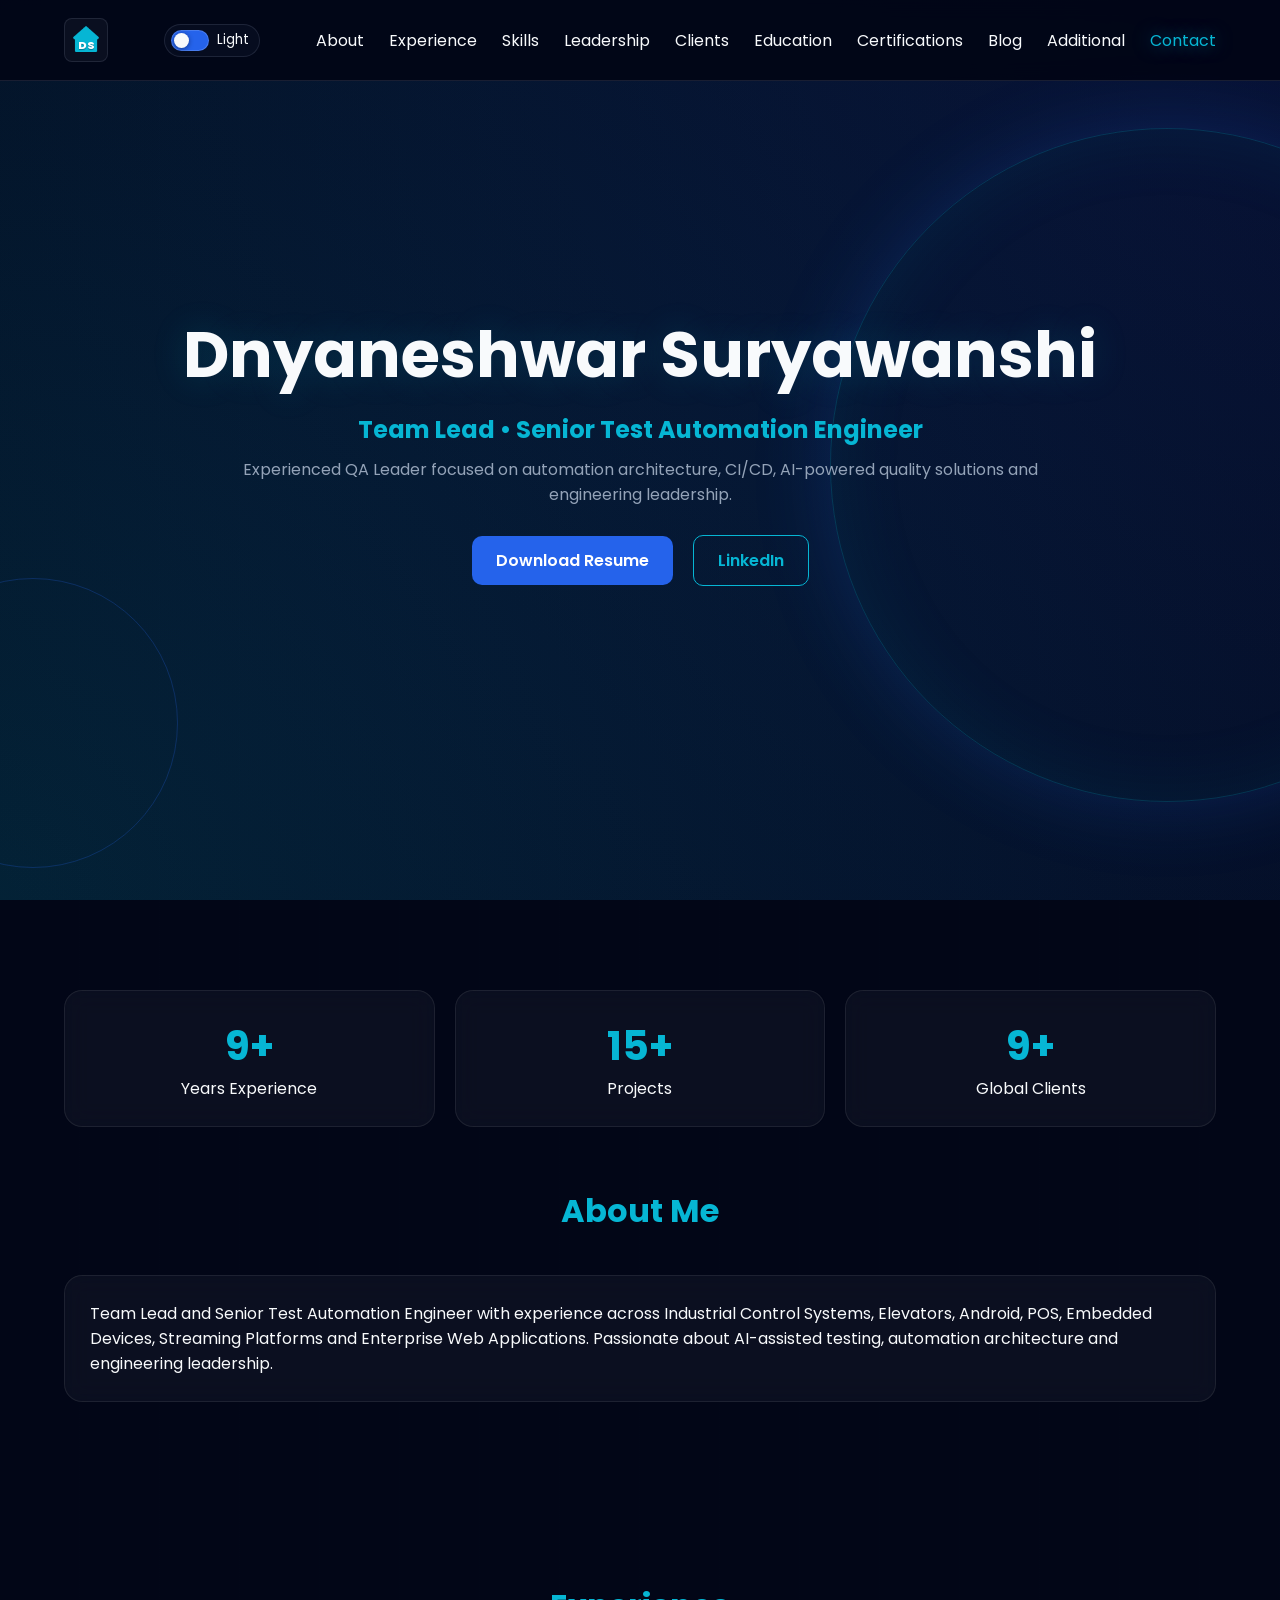
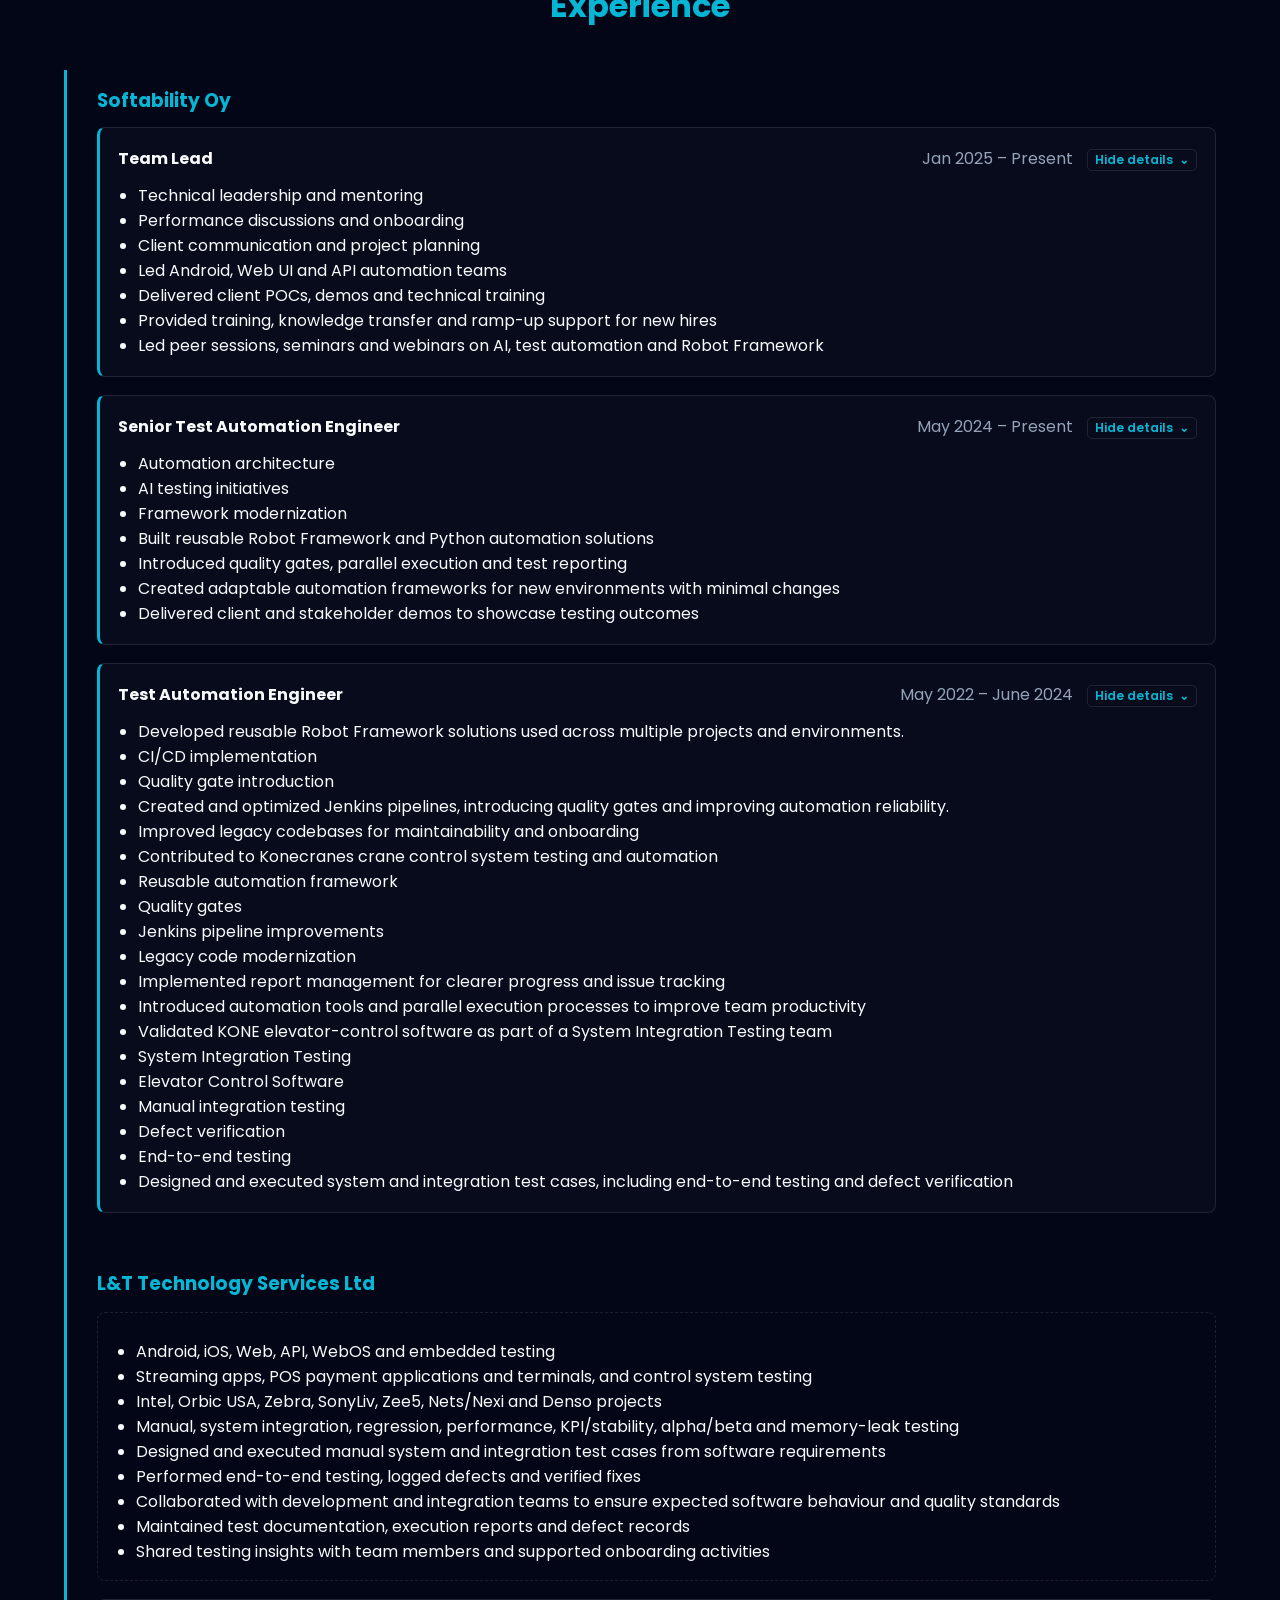
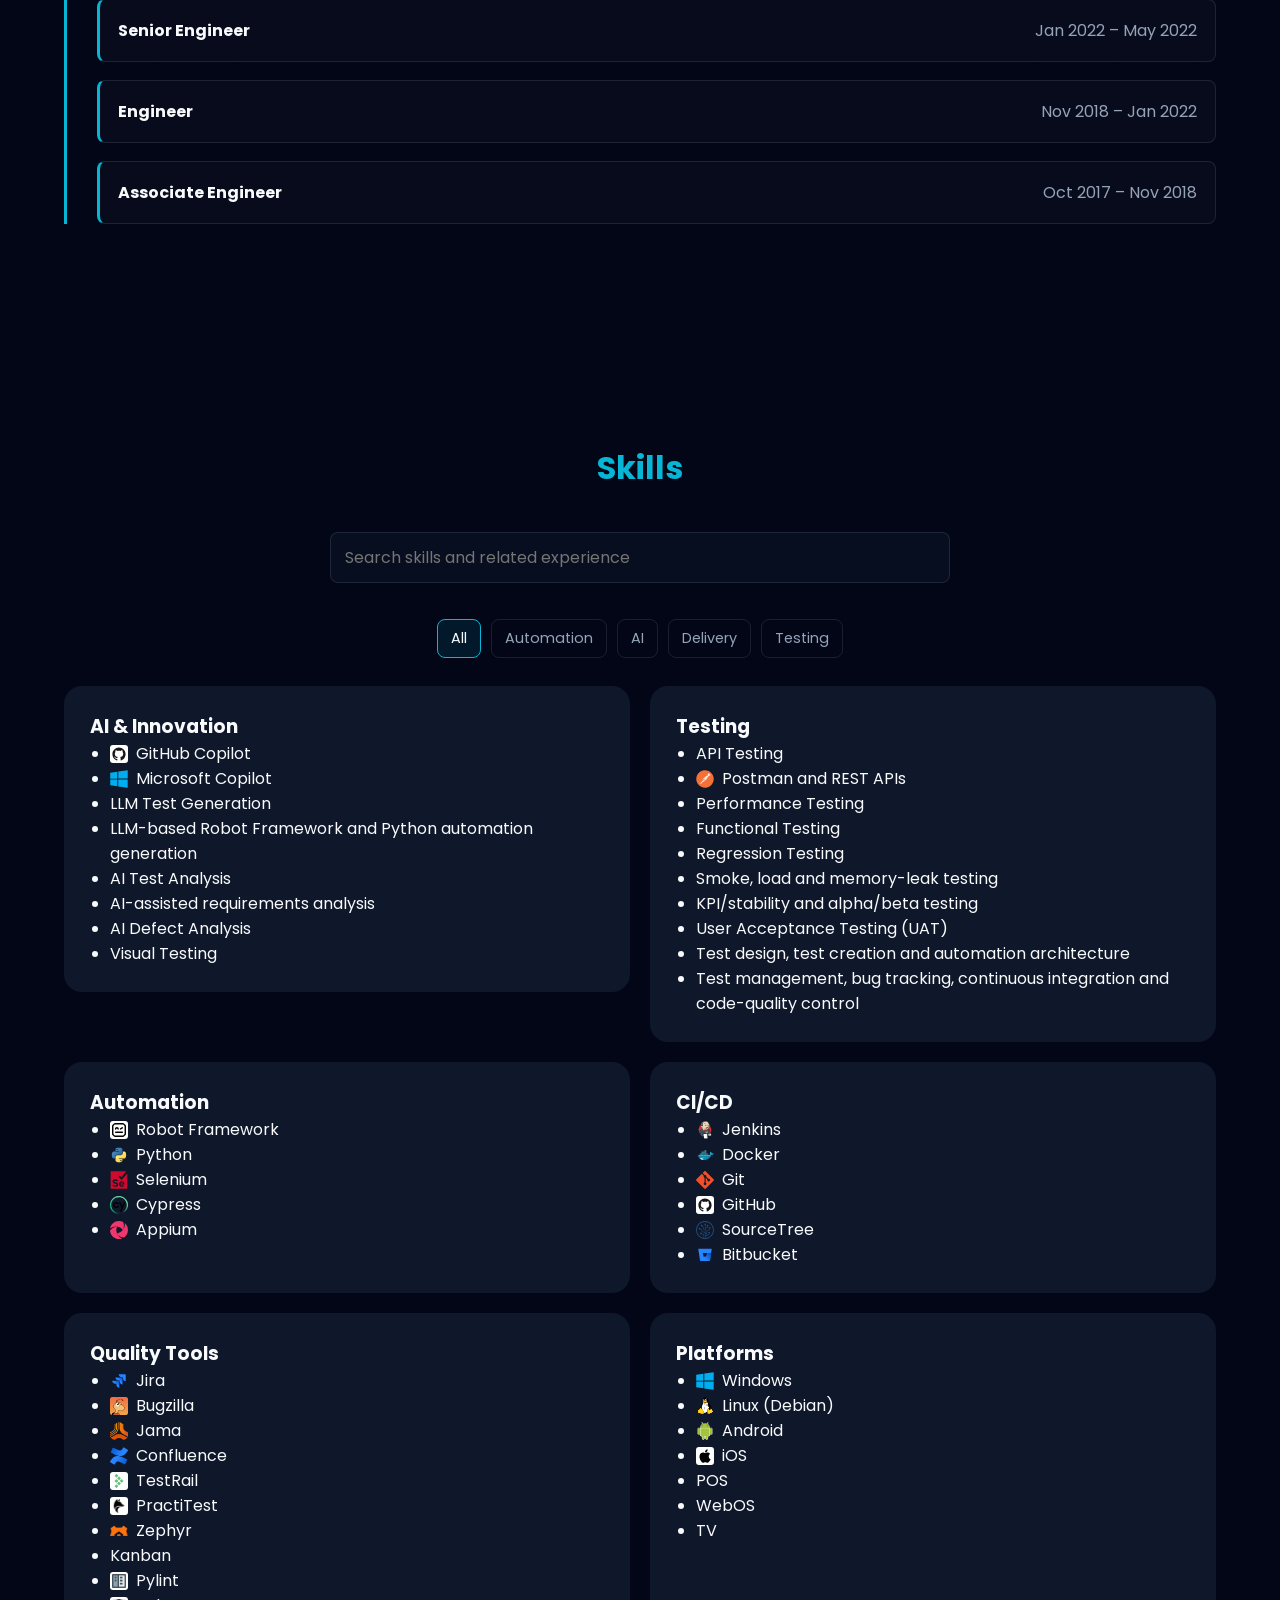
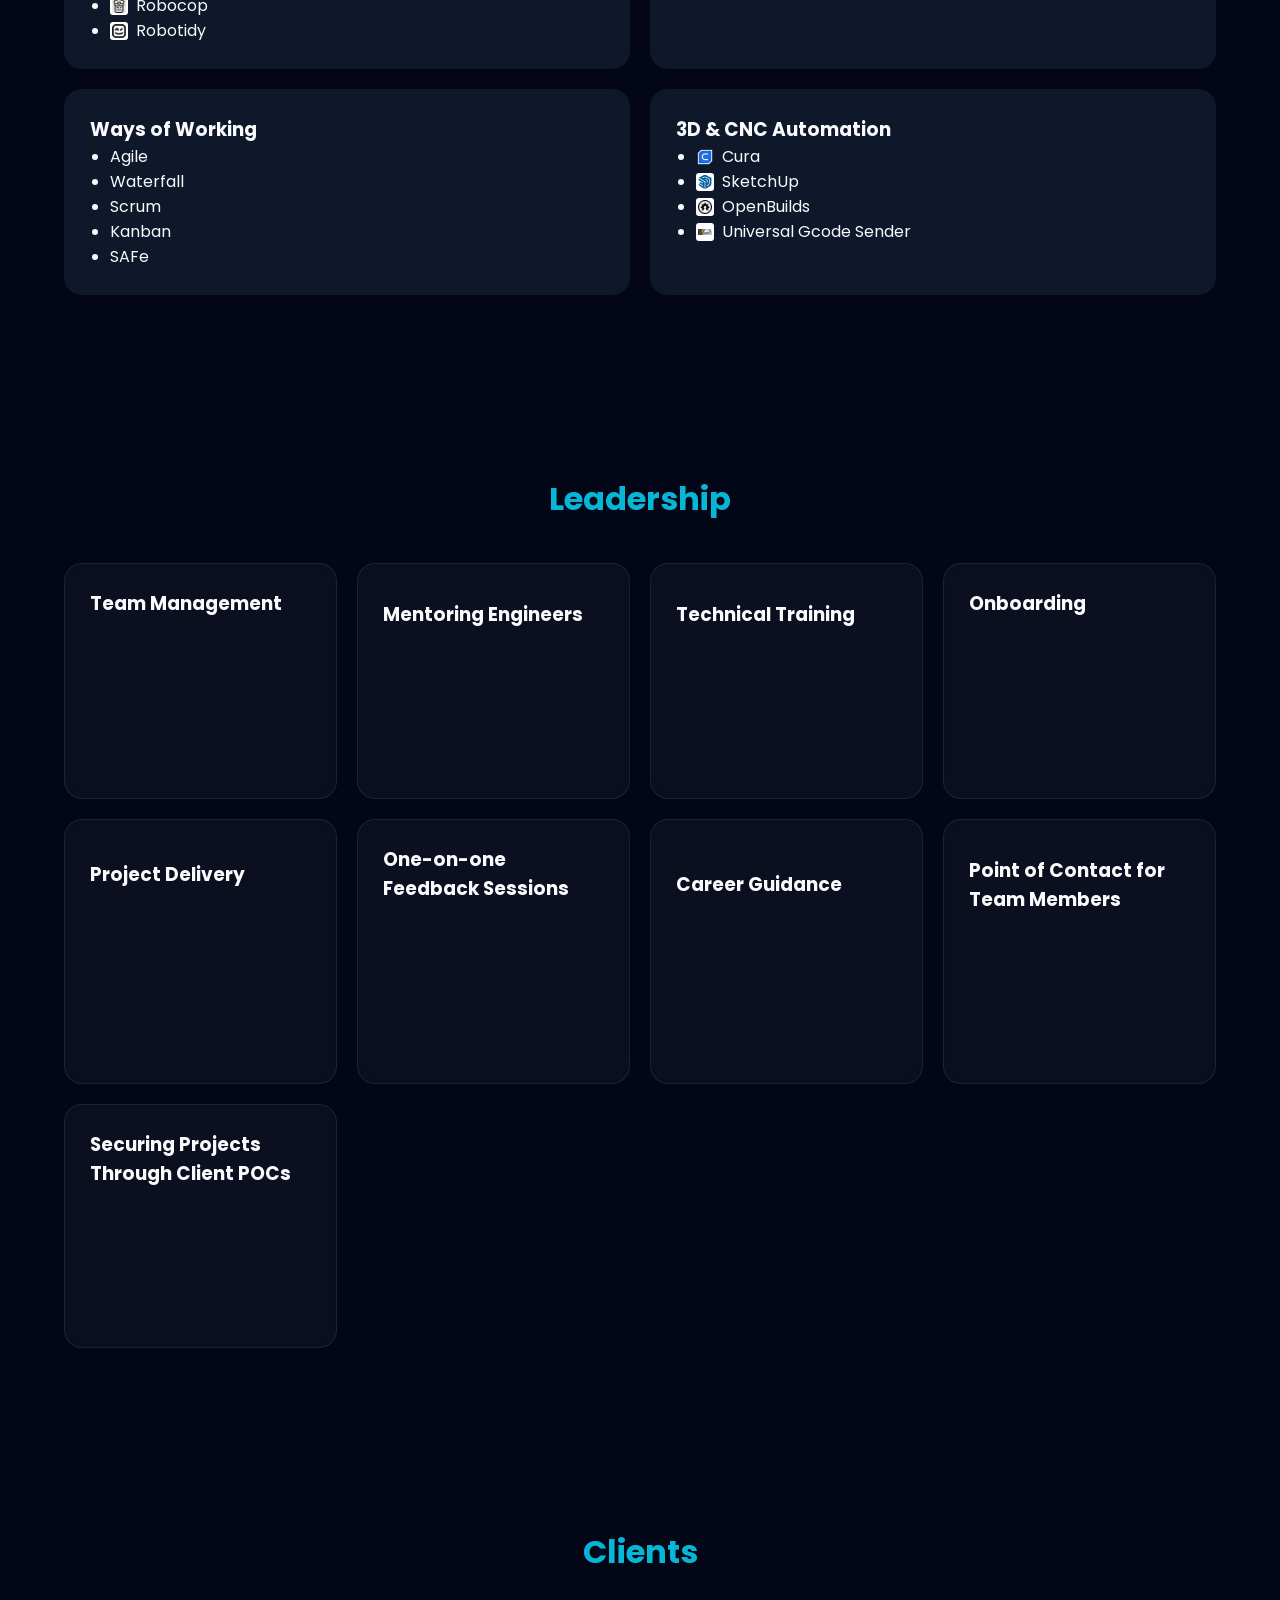
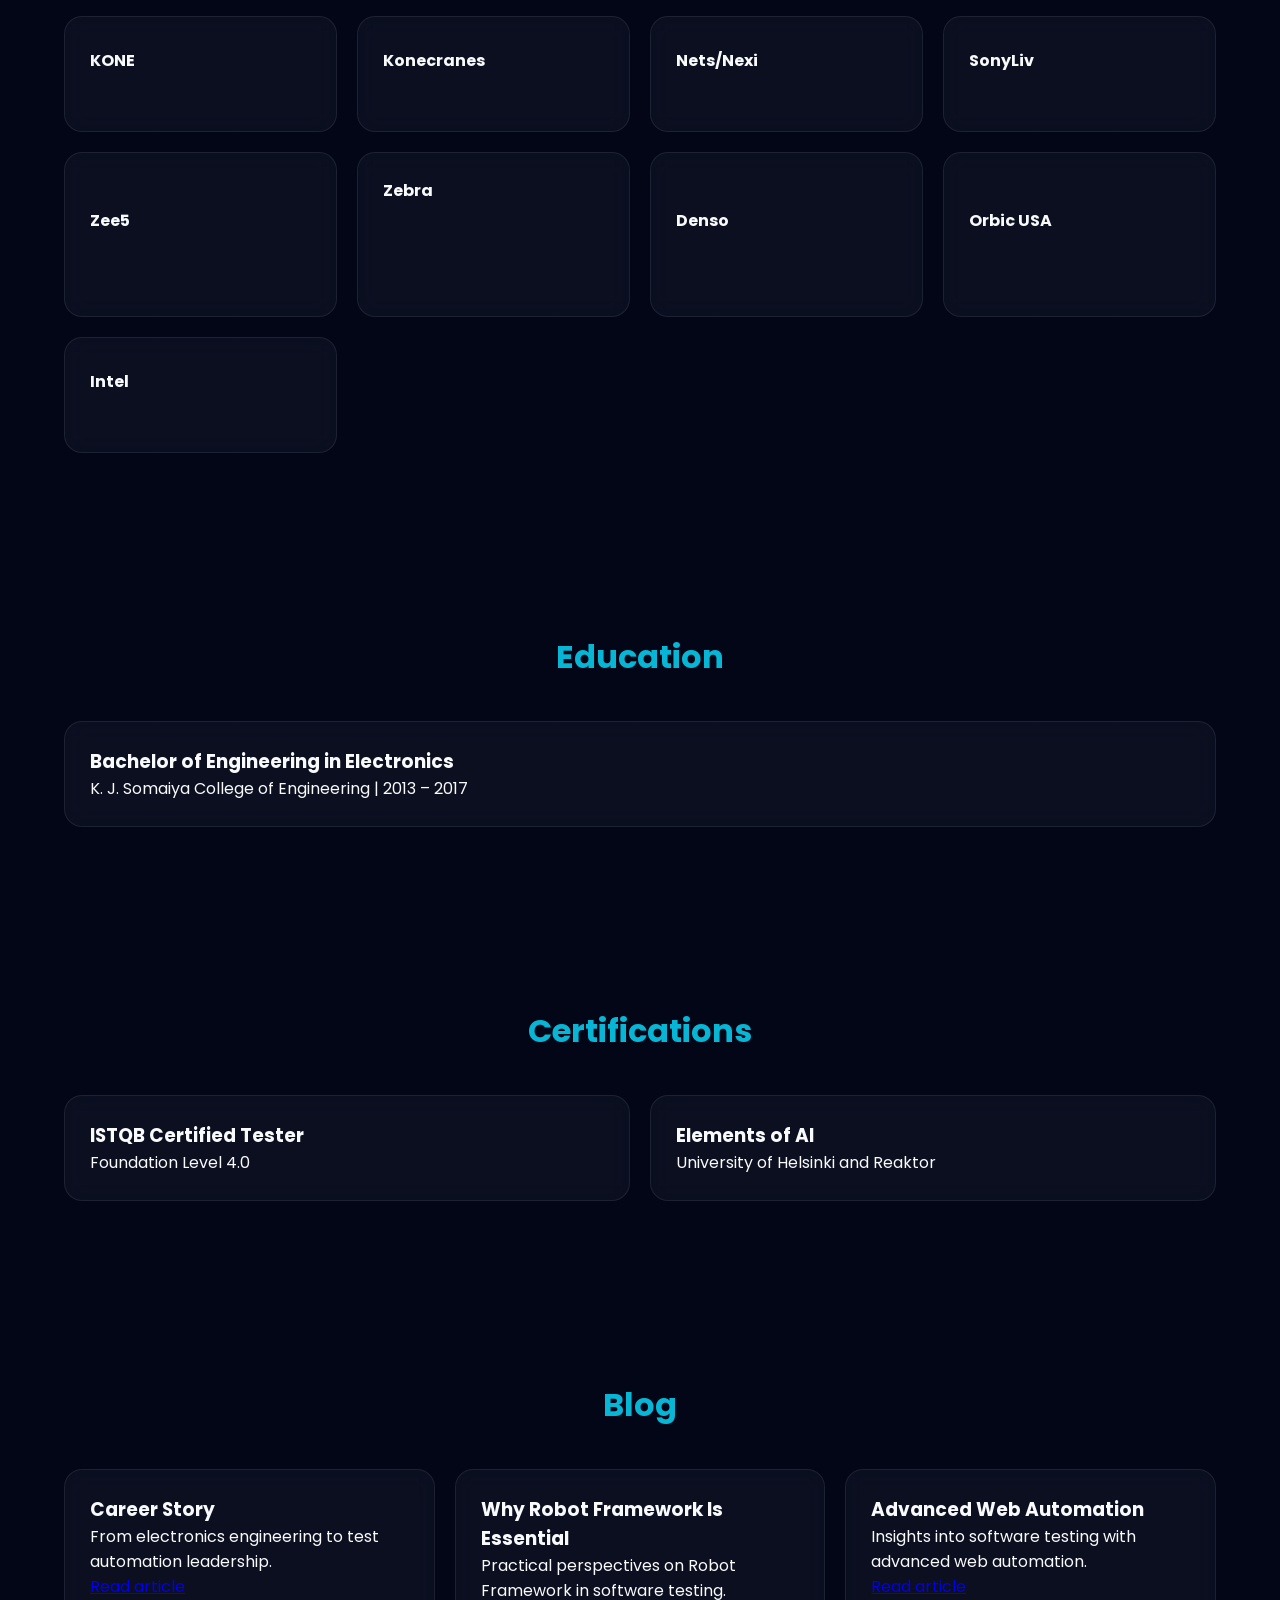
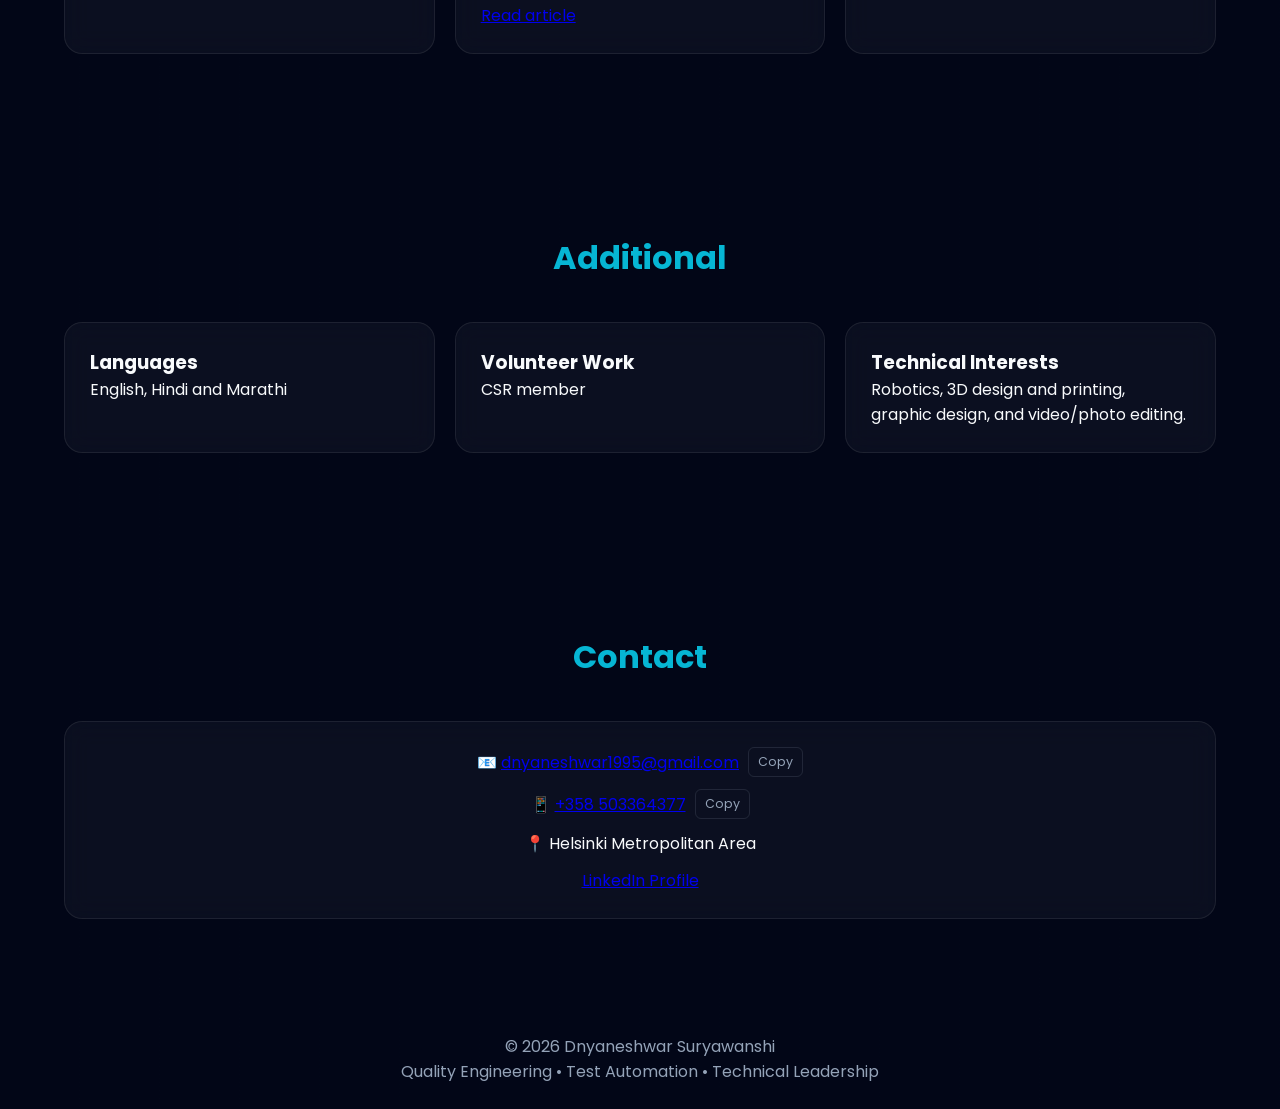
==== commit b201f2a6: "Improve leadership card interactions" ====
--- a/index.html
+++ b/index.html
@@ -12,7 +12,7 @@
 </script>
 <meta charset="UTF-8">
 <meta name="viewport" content="width=device-width, initial-scale=1.0">
-<title>Dnyaneshwar Suryawanshi | Team Lead & Senior Test Automation Engineer</title>
+<title>Dnyaneshwar Suryawanshi | Team Lead &amp; Senior Test Automation Engineer</title>
 
 <link rel="preconnect" href="https://fonts.googleapis.com">
 <link rel="preconnect" href="https://fonts.gstatic.com" crossorigin>
@@ -693,6 +693,10 @@
   display:none;
 }
 
+.mobile-leadership-hint{
+  display:none;
+}
+
 mark{
   padding:0 2px;
   border-radius:2px;
@@ -767,6 +771,36 @@
   transform:none;
 }
 
+.leadership-card{
+  min-height:116px;
+  display:flex;
+  flex-direction:column;
+  justify-content:center;
+  gap:8px;
+  cursor:default;
+}
+
+.leadership-card p{
+  color:var(--muted);
+  font-size:.88rem;
+  opacity:0;
+  transform:translateY(5px);
+  transition:opacity .2s ease,transform .2s ease;
+}
+
+.leadership-card:hover p,
+.leadership-card:focus p,
+.leadership-card:focus-within p,
+.leadership-card.is-description-open p{
+  opacity:1;
+  transform:none;
+}
+
+.leadership-card:focus-visible{
+  outline:2px solid var(--accent);
+  outline-offset:3px;
+}
+
 .contact-actions{
   display:grid;
   gap:12px;
@@ -894,6 +928,15 @@
     }
 
     .mobile-client-hint{
+      display:block;
+      margin:-2px 0 18px;
+      color:var(--accent);
+      font-size:.82rem;
+      font-weight:600;
+      text-align:center;
+    }
+
+    .mobile-leadership-hint{
       display:block;
       margin:-2px 0 18px;
       color:var(--accent);
@@ -1312,17 +1355,54 @@
 
 <h2 class="title">Leadership</h2>
 
+<p class="mobile-leadership-hint">Tap to view more details.</p>
+
 <div class="grid">
 
-<div class="card">Team Management</div>
-<div class="card">Mentoring Engineers</div>
-<div class="card">Technical Training</div>
-<div class="card">Onboarding</div>
-<div class="card">Project Delivery</div>
-<div class="card">One-on-one Feedback Sessions</div>
-<div class="card">Career Guidance</div>
-<div class="card">Point of Contact for Team Members</div>
-<div class="card">Securing Projects Through Client POCs</div>
+<div class="card leadership-card" tabindex="0">
+<h3>Team Management</h3>
+<p>Lead Android, Web UI, and API automation teams by coordinating priorities, supporting delivery, and keeping technical work aligned with client and project needs.</p>
+</div>
+
+<div class="card leadership-card" tabindex="0">
+<h3>Mentoring Engineers</h3>
+<p>Provide technical guidance, knowledge transfer, and peer support to help engineers build maintainable Robot Framework and Python automation solutions.</p>
+</div>
+
+<div class="card leadership-card" tabindex="0">
+<h3>Technical Training</h3>
+<p>Deliver training, seminars, webinars, and technical sessions covering AI, test automation, Robot Framework, and practical quality engineering workflows.</p>
+</div>
+
+<div class="card leadership-card" tabindex="0">
+<h3>Onboarding</h3>
+<p>Help new team members ramp up through structured training, project context, knowledge sharing, and guidance on existing automation frameworks and codebases.</p>
+</div>
+
+<div class="card leadership-card" tabindex="0">
+<h3>Project Delivery</h3>
+<p>Support project planning and execution through automation architecture, CI/CD improvements, quality gates, parallel execution, reporting, and stakeholder communication.</p>
+</div>
+
+<div class="card leadership-card" tabindex="0">
+<h3>One-on-one Feedback Sessions</h3>
+<p>Hold performance discussions and regular feedback conversations that clarify expectations, recognize progress, and identify practical areas for development.</p>
+</div>
+
+<div class="card leadership-card" tabindex="0">
+<h3>Career Guidance</h3>
+<p>Help engineers grow by discussing technical direction, learning priorities, automation practices, and the experience needed to take on broader responsibilities.</p>
+</div>
+
+<div class="card leadership-card" tabindex="0">
+<h3>Point of Contact for Team Members</h3>
+<p>Act as a dependable connection between team members, clients, and project stakeholders, helping remove blockers and keep communication clear.</p>
+</div>
+
+<div class="card leadership-card" tabindex="0">
+<h3>Securing Projects Through Client POCs</h3>
+<p>Lead client proofs of concept and demonstrations that show practical automation capabilities, testing outcomes, and solutions adaptable to new environments.</p>
+</div>
 
 </div>
 
@@ -1773,6 +1853,22 @@
   });
 });
 
+const leadershipCards = [...document.querySelectorAll('.leadership-card')];
+const toggleLeadershipDescription = card => {
+  const shouldOpen = !card.classList.contains('is-description-open');
+  leadershipCards.forEach(item => item.classList.remove('is-description-open'));
+  card.classList.toggle('is-description-open', shouldOpen);
+};
+
+leadershipCards.forEach(card => {
+  card.addEventListener('click', () => toggleLeadershipDescription(card));
+  card.addEventListener('keydown', event => {
+    if (event.key !== 'Enter' && event.key !== ' ') return;
+    event.preventDefault();
+    toggleLeadershipDescription(card);
+  });
+});
+
 initializeSkillDetails();
 
 const themeToggle = document.querySelector('.theme-toggle');
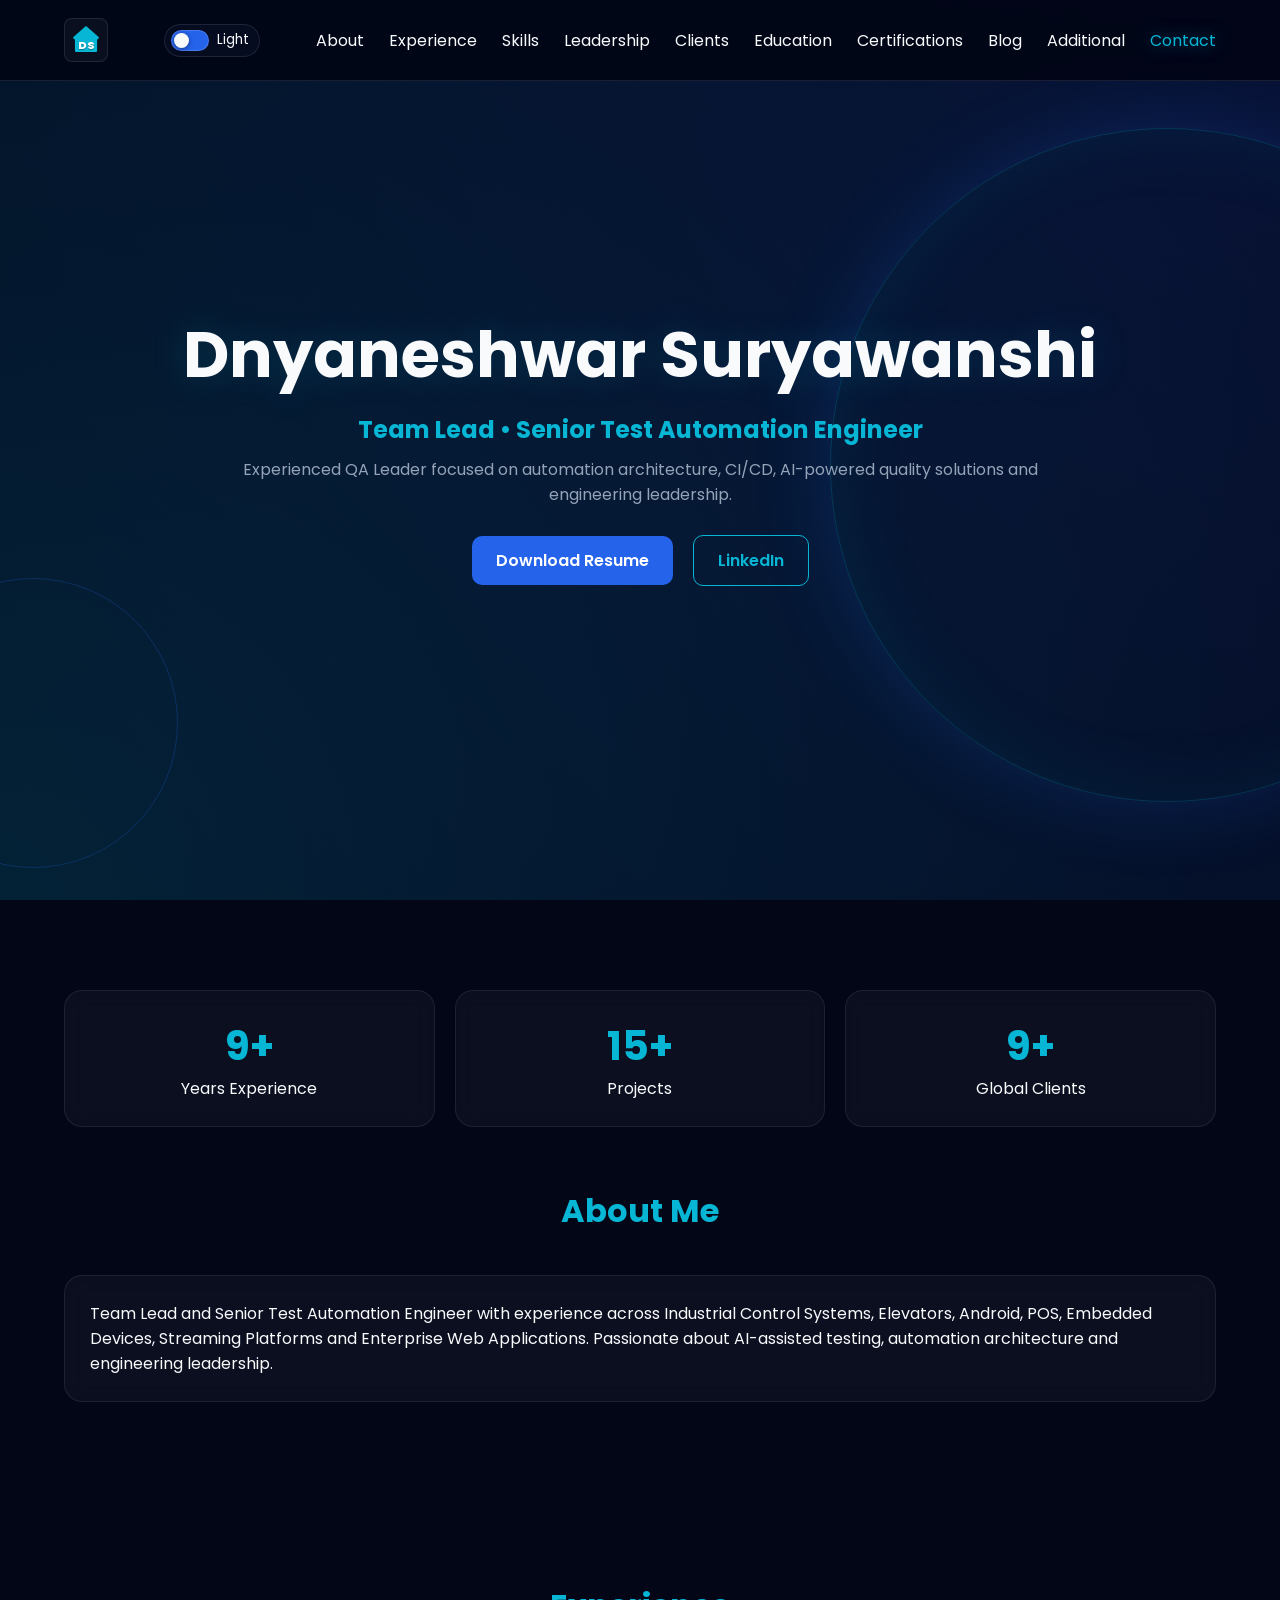
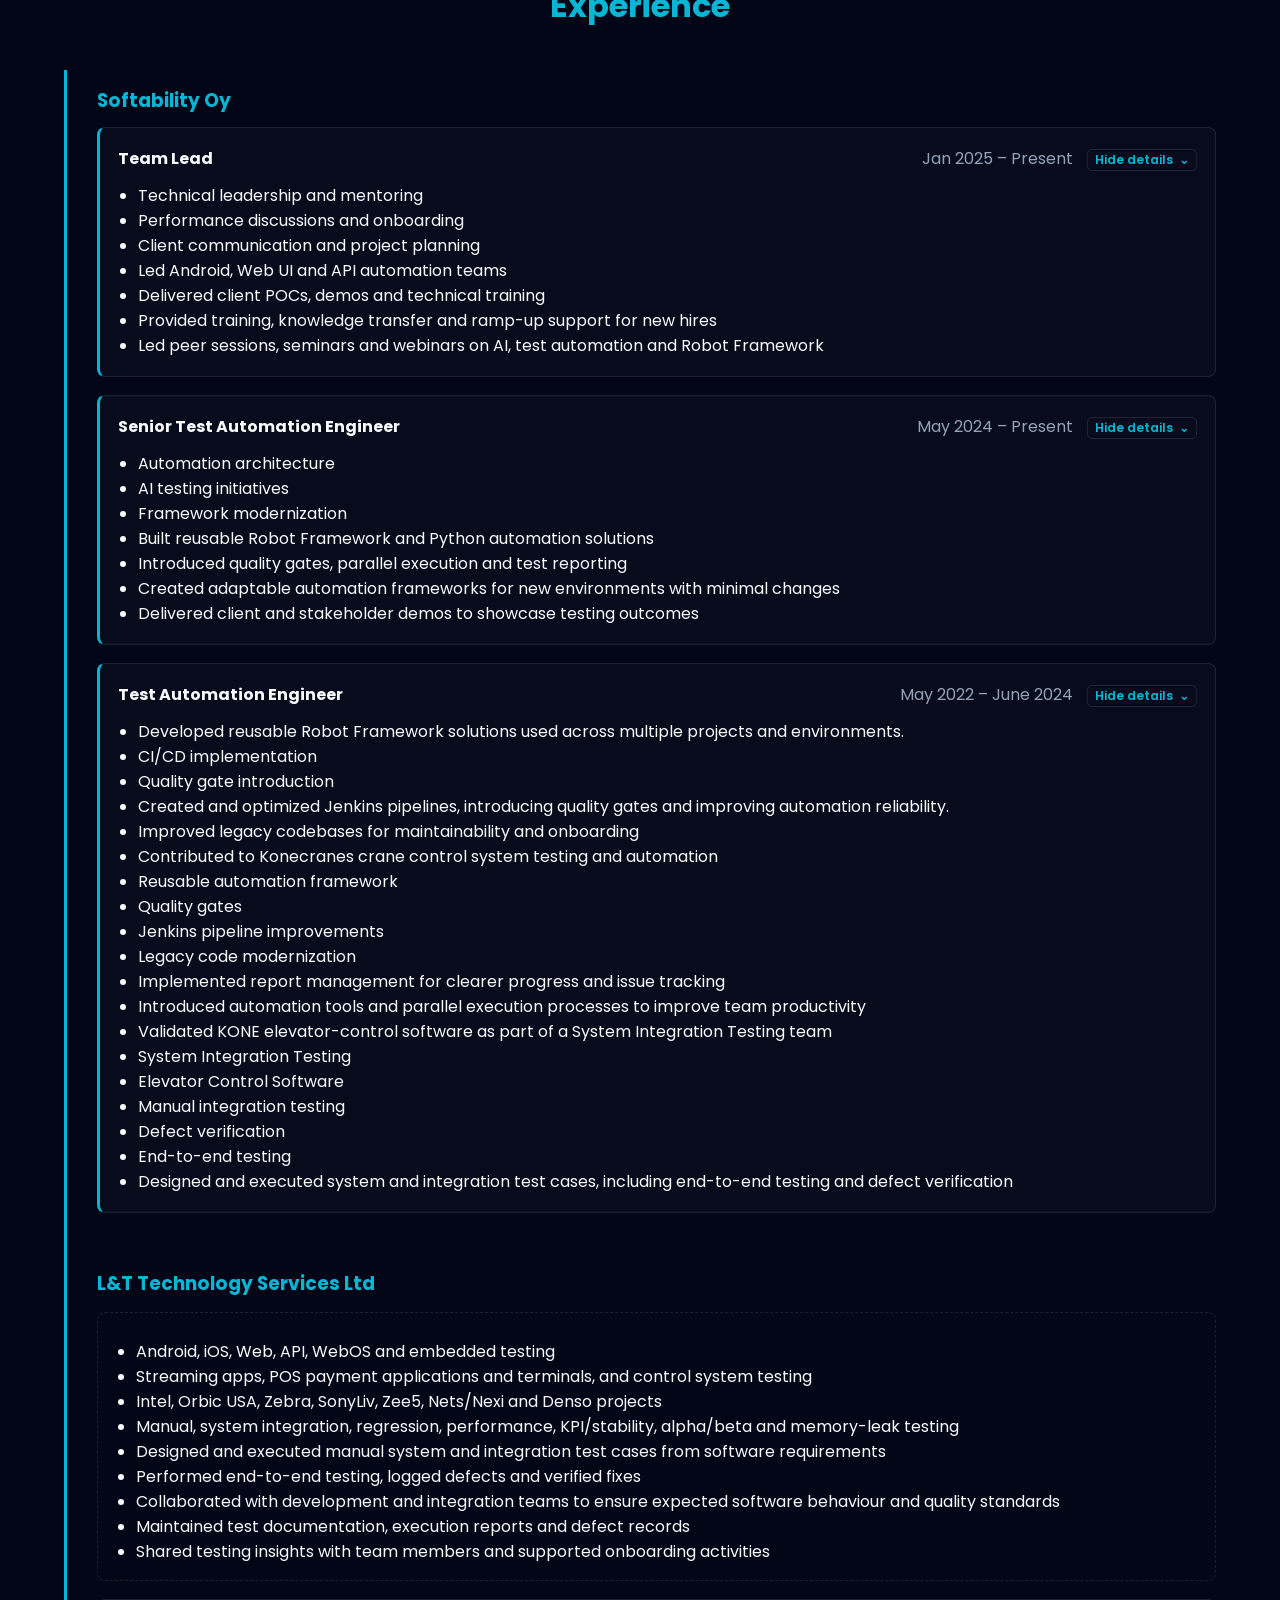
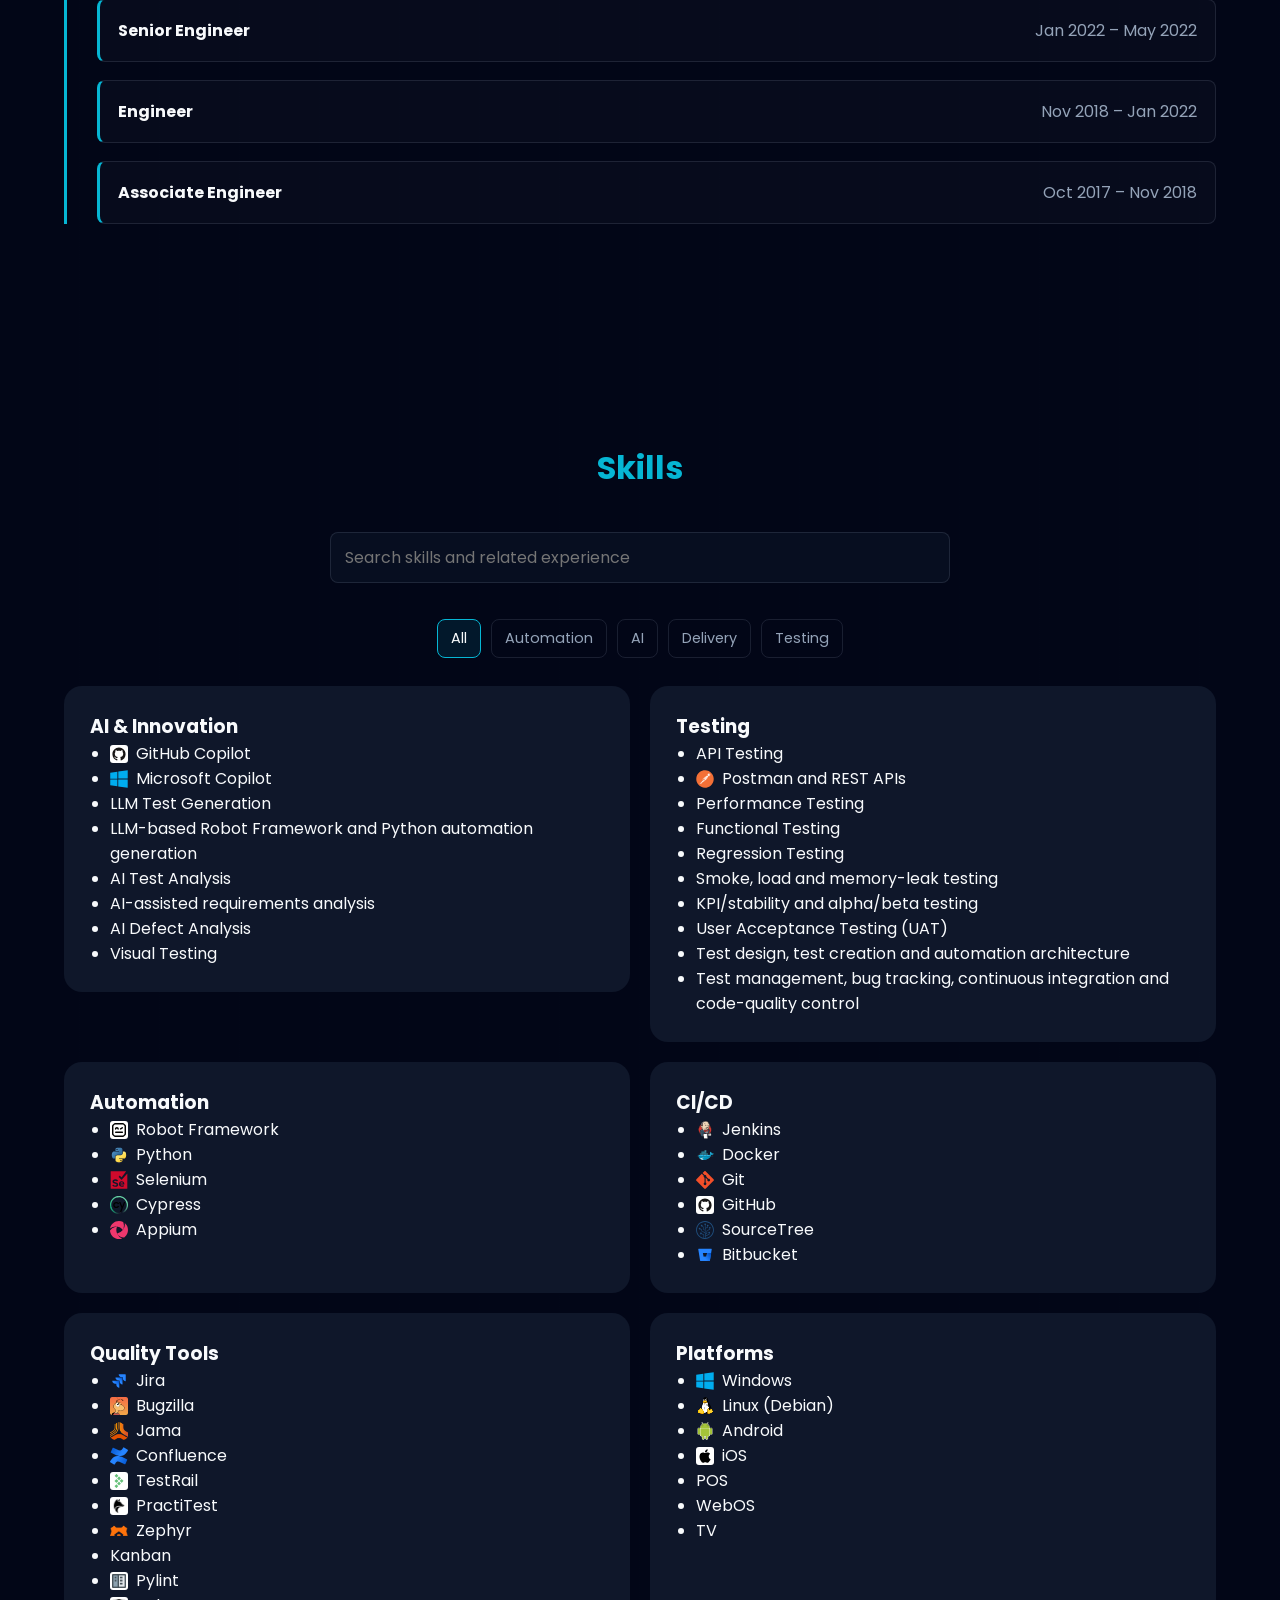
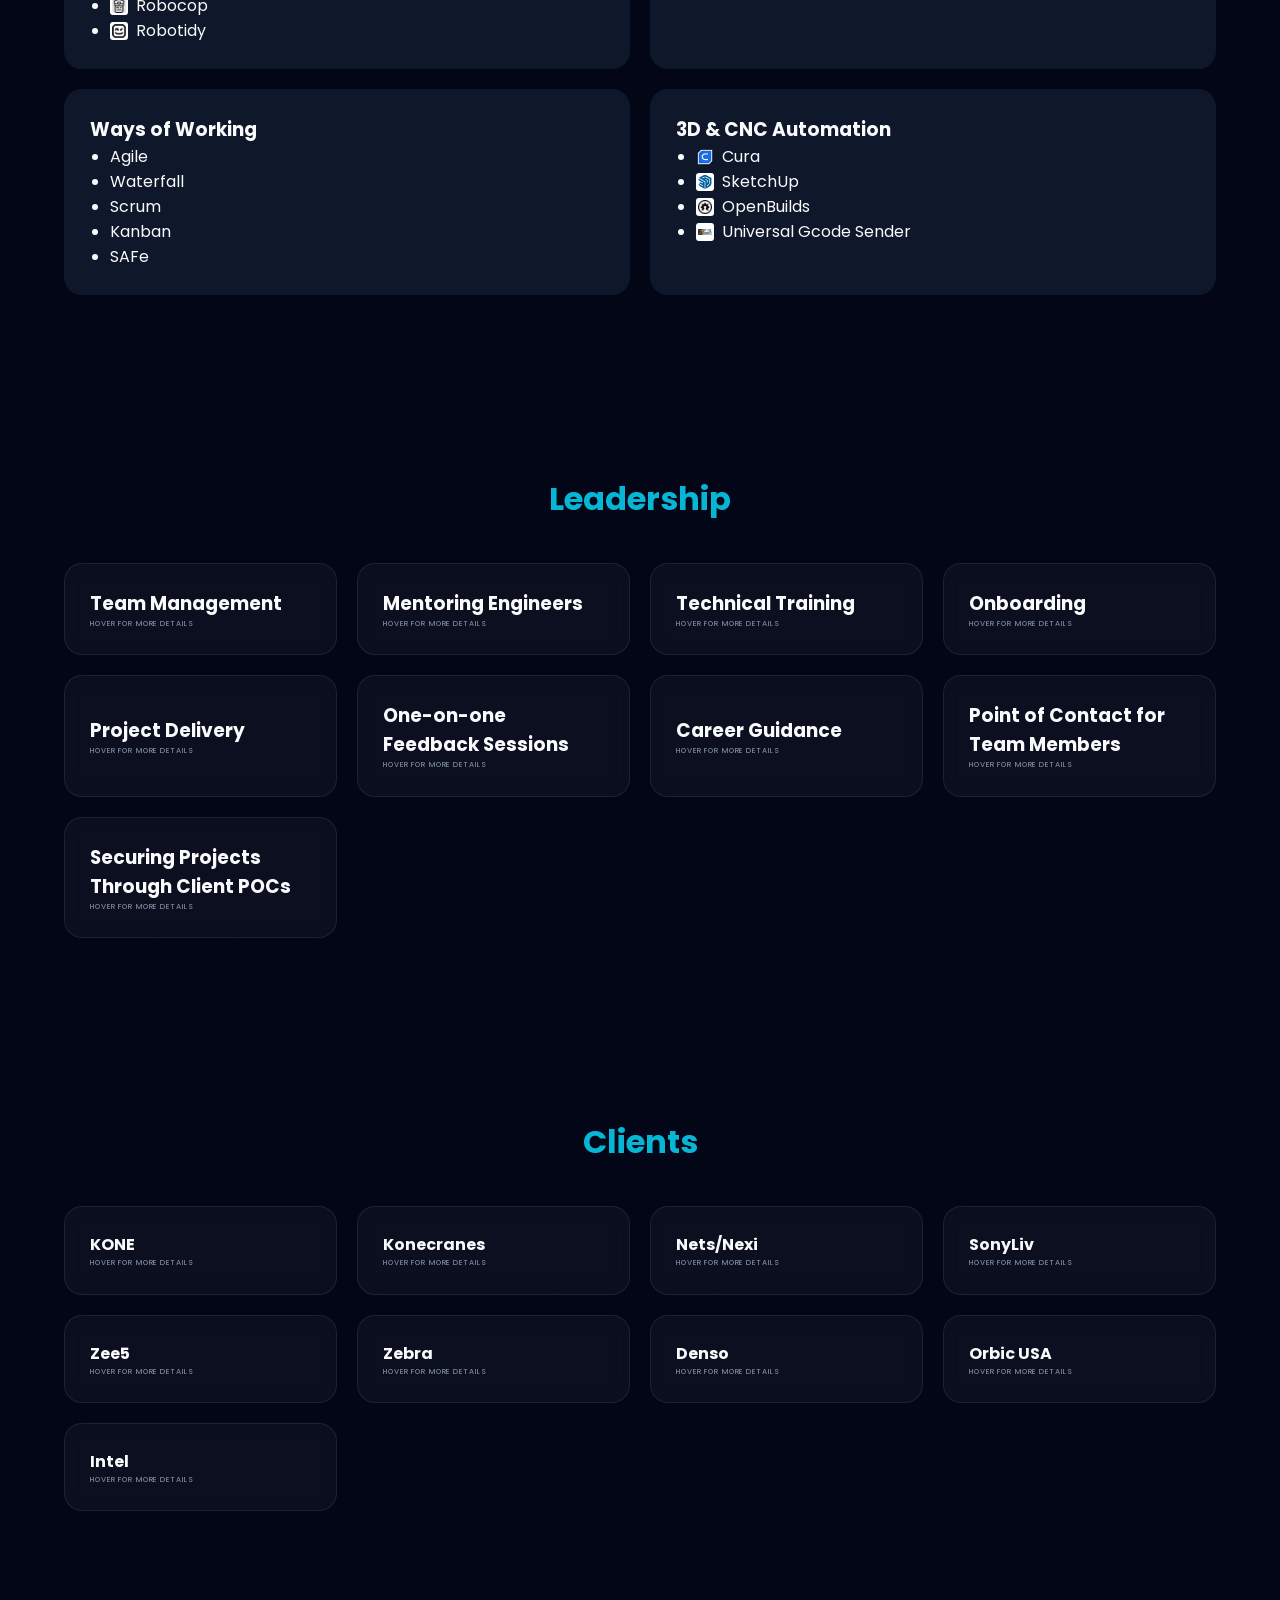
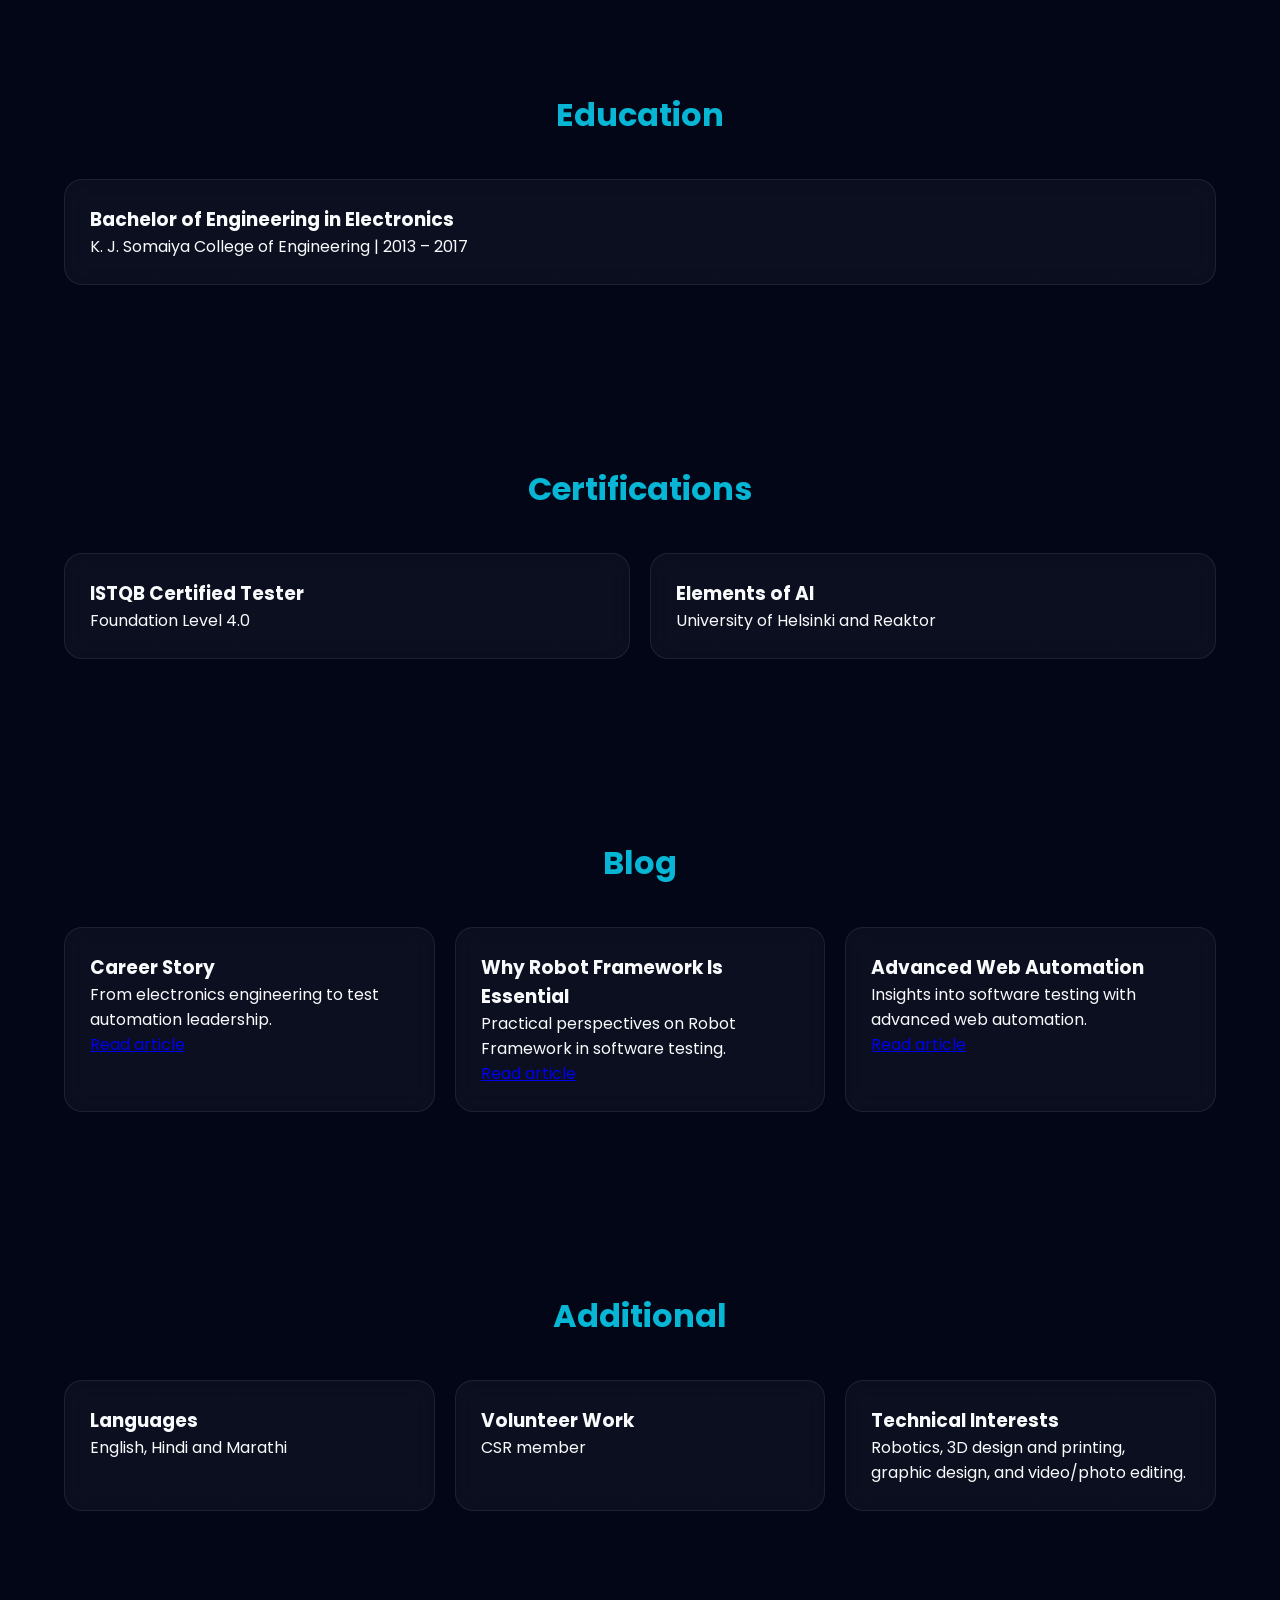
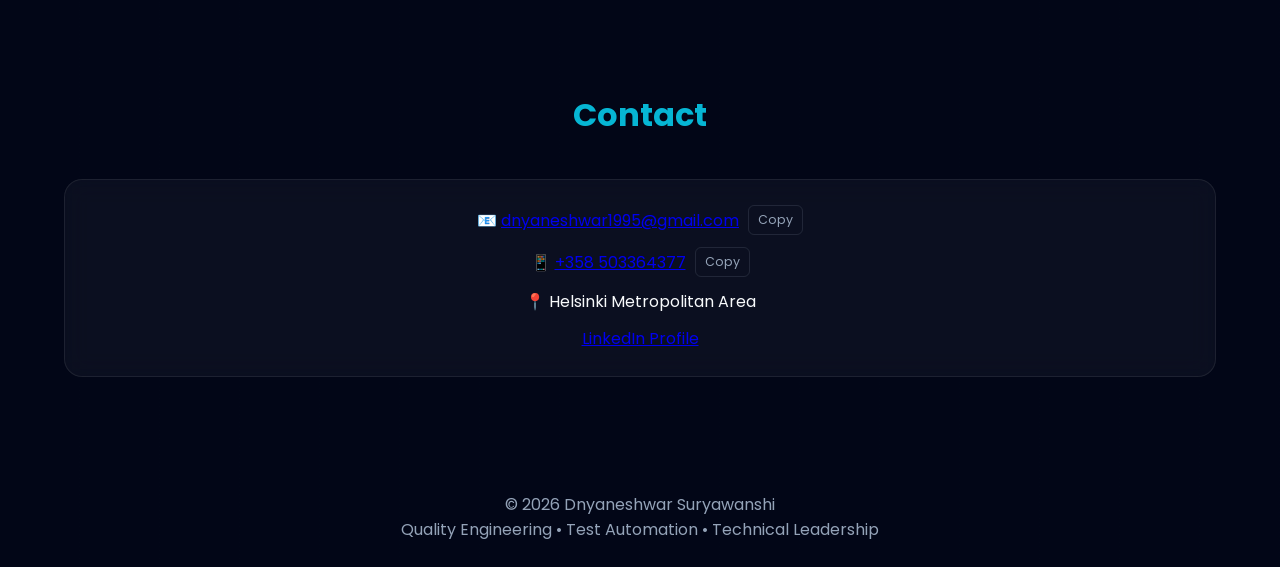
==== commit 8002050c: "Refine interactive card details" ====
--- a/index.html
+++ b/index.html
@@ -18,1006 +18,7 @@
 <link rel="preconnect" href="https://fonts.gstatic.com" crossorigin>
 <link href="https://fonts.googleapis.com/css2?family=Poppins:wght@300;400;500;600;700;800&amp;display=swap" rel="stylesheet">
 
-<style>
-:root{
-  --bg:#020617;
-  --card:#0f172a;
-  --primary:#2563eb;
-  --accent:#06b6d4;
-  --text:#f8fafc;
-  --muted:#94a3b8;
-  --line:rgba(148,163,184,.16);
-}
-
-body.light-theme{
-  --bg:#edf4f6;
-  --card:#ffffff;
-  --primary:#1559b0;
-  --accent:#087887;
-  --text:#142331;
-  --muted:#4b6370;
-  --line:rgba(20,35,49,.18);
-  background:
-    linear-gradient(rgba(237,244,246,.94),rgba(237,244,246,.98)),
-    repeating-linear-gradient(90deg,transparent 0,transparent 79px,rgba(8,120,135,.08) 80px),
-    repeating-linear-gradient(0deg,transparent 0,transparent 79px,rgba(21,89,176,.06) 80px),
-    var(--bg);
-}
-
-*{
-  margin:0;
-  padding:0;
-  box-sizing:border-box;
-}
-
-img,
-svg,
-video{
-  max-width:100%;
-  height:auto;
-}
-
-h1,
-h2,
-h3,
-p,
-li,
-a{
-  overflow-wrap:anywhere;
-}
-
-html{
-  scroll-behavior:smooth;
-  overflow-x:hidden;
-}
-
-body{
-  font-family:'Poppins',sans-serif;
-  background:
-    linear-gradient(rgba(2,6,23,.94),rgba(2,6,23,.98)),
-    repeating-linear-gradient(90deg,transparent 0,transparent 79px,rgba(6,182,212,.06) 80px),
-    repeating-linear-gradient(0deg,transparent 0,transparent 79px,rgba(37,99,235,.06) 80px),
-    var(--bg);
-  color:var(--text);
-  overflow-x:hidden;
-}
-
-.scroll-progress{
-  position:fixed;
-  top:0;
-  left:0;
-  z-index:1100;
-  width:100%;
-  height:3px;
-  transform:scaleX(0);
-  transform-origin:left;
-  background:var(--accent);
-  box-shadow:0 0 14px rgba(6,182,212,.8);
-}
-
-.container{
-  width:min(90%,1200px);
-  max-width:1200px;
-  margin:auto;
-}
-
-header{
-  position:fixed;
-  width:100%;
-  top:0;
-  z-index:1000;
-  background:rgba(2,6,23,.95);
-  backdrop-filter:blur(10px);
-  border-bottom:1px solid var(--line);
-}
-
-body.light-theme header{
-  background:rgba(237,244,246,.95);
-}
-
-nav{
-  display:flex;
-  justify-content:space-between;
-  align-items:center;
-  padding:18px 0;
-}
-
-.logo{
-  display:inline-flex;
-  align-items:center;
-  justify-content:center;
-  position:relative;
-  width:44px;
-  height:44px;
-  padding:4px;
-  border:1px solid var(--line);
-  border-radius:8px;
-  background:rgba(255,255,255,.04);
-  text-decoration:none;
-  transition:filter .2s ease,transform .2s ease;
-}
-
-nav .logo{
-  color:inherit;
-}
-
-.logo:hover{
-  filter:drop-shadow(0 0 8px rgba(6,182,212,.35));
-  transform:translateY(-1px);
-}
-
-.logo:hover{
-  border-color:var(--accent);
-  background:rgba(6,182,212,.08);
-}
-
-.home-image{
-  display:block;
-  width:30px;
-  height:30px;
-  background:var(--accent);
-  mask:url("assets/images/home.png") center/contain no-repeat;
-  -webkit-mask:url("assets/images/home.png") center/contain no-repeat;
-}
-
-.home-monogram{
-  position:absolute;
-  right:0;
-  bottom:10px;
-  left:0;
-  z-index:1;
-  color:#ffffff;
-  font-size:.7rem;
-  font-weight:800;
-  letter-spacing:0;
-  line-height:1;
-  text-align:center;
-  text-shadow:0 1px 1px rgba(2,6,23,.35);
-  pointer-events:none;
-}
-
-.logo:focus-visible{
-  outline:2px solid var(--accent);
-  outline-offset:3px;
-}
-
-.menu-toggle{
-  display:none;
-  border:1px solid var(--line);
-  background:transparent;
-  color:var(--text);
-  border-radius:8px;
-  padding:8px 11px;
-  cursor:pointer;
-  font-size:1.1rem;
-}
-
-.theme-toggle{
-  display:inline-flex;
-  align-items:center;
-  gap:8px;
-  border:1px solid var(--line);
-  border-radius:999px;
-  background:rgba(15,23,42,.45);
-  color:var(--text);
-  padding:5px 10px 5px 6px;
-  font:inherit;
-  font-size:.85rem;
-  cursor:pointer;
-  transition:border-color .2s ease,background .2s ease,color .2s ease,transform .2s ease;
-}
-
-.theme-toggle:hover{
-  border-color:var(--accent);
-  color:var(--accent);
-  transform:translateY(-1px);
-}
-
-.theme-toggle:focus-visible{
-  outline:2px solid var(--accent);
-  outline-offset:3px;
-}
-
-.theme-track{
-  position:relative;
-  width:38px;
-  height:21px;
-  border-radius:999px;
-  background:var(--primary);
-  box-shadow:inset 0 0 0 1px rgba(255,255,255,.16);
-}
-
-.theme-thumb{
-  position:absolute;
-  top:3px;
-  left:3px;
-  width:15px;
-  height:15px;
-  border-radius:50%;
-  background:#f8fafc;
-  box-shadow:0 1px 5px rgba(2,6,23,.45);
-  transition:transform .25s ease,background .25s ease;
-}
-
-.theme-toggle[data-theme="light"] .theme-track{
-  background:#eab308;
-}
-
-.theme-toggle[data-theme="light"] .theme-thumb{
-  transform:translateX(17px);
-  background:#fff8c5;
-}
-
-body.light-theme .theme-toggle{
-  background:rgba(255,255,255,.72);
-}
-
-nav ul{
-  display:flex;
-  list-style:none;
-  gap:25px;
-}
-
-nav a{
-  color:var(--text);
-  text-decoration:none;
-}
-
-nav a:hover{
-  color:var(--accent);
-}
-
-nav a.active{
-  color:var(--accent);
-  text-shadow:0 0 18px rgba(6,182,212,.65);
-}
-
-.hero{
-  position:relative;
-  isolation:isolate;
-  min-height:100vh;
-  display:flex;
-  align-items:center;
-  text-align:center;
-  background:
-  radial-gradient(circle at top right,#1e40af33,transparent),
-  radial-gradient(circle at bottom left,#0891b233,transparent);
-}
-
-body.light-theme .hero{
-  background:
-    radial-gradient(circle at top right,#1559b01c,transparent),
-    radial-gradient(circle at bottom left,#0878871c,transparent);
-}
-
-.hero::before,
-.hero::after{
-  content:"";
-  position:absolute;
-  z-index:-1;
-  border:1px solid rgba(6,182,212,.22);
-  border-radius:50%;
-  pointer-events:none;
-}
-
-.hero::before{
-  width:42rem;
-  height:42rem;
-  right:-14rem;
-  top:8rem;
-  box-shadow:0 0 80px rgba(37,99,235,.2),inset 0 0 80px rgba(6,182,212,.08);
-  animation:drift 12s ease-in-out infinite;
-}
-
-.hero::after{
-  width:18rem;
-  height:18rem;
-  left:-7rem;
-  bottom:2rem;
-  border-color:rgba(37,99,235,.25);
-  animation:drift 9s ease-in-out infinite reverse;
-}
-
-.hero .container{
-  animation:hero-enter .9s ease both;
-}
-
-.hero h1{
-  font-size:4rem;
-  text-shadow:0 0 35px rgba(6,182,212,.18);
-}
-
-.hero h2{
-  margin:10px 0;
-  color:var(--accent);
-}
-
-.hero p{
-  max-width:800px;
-  margin:auto;
-  color:var(--muted);
-}
-
-.buttons{
-  margin-top:20px;
-}
-
-.btn{
-  display:inline-block;
-  padding:12px 24px;
-  border-radius:10px;
-  text-decoration:none;
-  margin:8px;
-  font-weight:600;
-  transition:transform .2s ease,box-shadow .2s ease,background .2s ease;
-}
-
-.btn:hover{
-  transform:translateY(-3px);
-  box-shadow:0 12px 28px rgba(2,6,23,.35);
-}
-
-.primary{
-  background:var(--primary);
-  color:white;
-}
-
-.secondary{
-  border:1px solid var(--accent);
-  color:var(--accent);
-}
-
-section{
-  padding:90px 0;
-}
-
-.title{
-  text-align:center;
-  color:var(--accent);
-  margin-bottom:40px;
-  font-size:2rem;
-}
-
-.grid{
-  display:grid;
-  grid-template-columns:repeat(auto-fit,minmax(250px,1fr));
-  gap:20px;
-}
-
-.card{
-  background:rgba(255,255,255,.04);
-  border:1px solid rgba(255,255,255,.08);
-  backdrop-filter:blur(12px);
-  padding:25px;
-  border-radius:18px;
-  transition:transform .25s ease,border-color .25s ease,background .25s ease;
-}
-
-body.light-theme .card,
-body.light-theme .skill-card,
-body.light-theme .role,
-body.light-theme .company-summary{
-  background:rgba(255,255,255,.78);
-}
-
-.card:hover,
-.skill-card:hover{
-  transform:translateY(-6px);
-  border-color:rgba(6,182,212,.42);
-  background:rgba(6,182,212,.08);
-}
-
-.stats .card{
-  text-align:center;
-}
-
-.stats{
-  grid-template-columns:repeat(3,minmax(0,1fr));
-}
-
-.stats-section{
-  padding-bottom:30px;
-}
-
-#about{
-  padding-top:30px;
-}
-
-.stats h3{
-  color:var(--accent);
-  font-size:2.5rem;
-}
-
-.stat-number{
-  font-variant-numeric:tabular-nums;
-}
-
-.timeline{
-  border-left:3px solid var(--accent);
-  padding-left:30px;
-}
-
-.timeline-item{
-  margin-bottom:40px;
-  padding-top:16px;
-}
-
-.timeline-item h3{
-  color:var(--accent);
-}
-
-.role{
-  margin-top:18px;
-  padding:18px;
-  border:1px solid var(--line);
-  border-left:3px solid var(--accent);
-  border-radius:8px;
-  background:rgba(255,255,255,.025);
-}
-
-.role:first-of-type{
-  margin-top:12px;
-}
-
-.role-header{
-  display:flex;
-  align-items:baseline;
-  justify-content:space-between;
-  width:100%;
-  gap:16px;
-  margin:0;
-  border:0;
-  background:transparent;
-  color:inherit;
-  font:inherit;
-  text-align:left;
-  cursor:pointer;
-}
-
-.role-header strong{
-  color:var(--text);
-}
-
-.role-static{
-  display:flex;
-  align-items:baseline;
-  justify-content:space-between;
-  gap:16px;
-  margin:0;
-}
-
-.role-date{
-  color:var(--muted);
-  white-space:nowrap;
-}
-
-.role-disclosure{
-  display:inline-flex;
-  align-items:center;
-  gap:6px;
-  margin-left:10px;
-  padding:4px 7px;
-  border:1px solid var(--line);
-  border-radius:5px;
-  color:var(--accent);
-  font-size:.76rem;
-  font-weight:600;
-  line-height:1;
-  transition:border-color .2s ease,background .2s ease,color .2s ease;
-}
-
-.role-header:hover .role-disclosure,
-.role-header:focus-visible .role-disclosure{
-  border-color:var(--accent);
-  background:rgba(6,182,212,.1);
-}
-
-.role-header:focus-visible{
-  outline:2px solid var(--accent);
-  outline-offset:4px;
-}
-
-.role ul{
-  margin-top:12px;
-  padding-left:20px;
-}
-
-.role .role-details{
-  display:block;
-}
-
-.role.is-collapsed .role-details{
-  display:none;
-}
-
-.role-toggle-icon{
-  display:inline-block;
-  color:var(--accent);
-  transition:transform .2s ease;
-}
-
-.role.is-collapsed .role-toggle-icon{
-  transform:rotate(-90deg);
-}
-
-.company-summary{
-  margin-top:14px;
-  padding:16px 18px;
-  border:1px dashed var(--line);
-  border-radius:8px;
-  color:var(--text);
-}
-
-.company-summary strong{
-  color:var(--text);
-}
-
-.company-summary ul{
-  margin-top:10px;
-  padding-left:20px;
-}
-
-.skills-grid{
-  display:grid;
-  grid-template-columns:repeat(auto-fit,minmax(min(100%,280px),1fr));
-  gap:20px;
-}
-
-@media(min-width:900px){
-  .skills-grid{
-    grid-template-columns:repeat(2,minmax(0,1fr));
-  }
-
-  .skill-card[data-layout="ai"]{
-    grid-column:1;
-    grid-row:1;
-  }
-
-  .skill-card[data-layout="testing"]{
-    grid-column:2;
-    grid-row:1;
-  }
-
-  .skill-card[data-layout="ai"],
-  .skill-card[data-layout="testing"]{
-    align-self:start;
-  }
-}
-
-.skill-card{
-  background:var(--card);
-  padding:25px;
-  border-radius:18px;
-  border:1px solid transparent;
-  transition:transform .25s ease,border-color .25s ease,background .25s ease;
-}
-
-.skill-card ul{
-  padding-left:20px;
-}
-
-.skill-card li[data-description]{
-  cursor:help;
-}
-
-.skill-card li[data-description]::after{
-  content:attr(data-description);
-  display:none;
-  margin-left:8px;
-  color:var(--muted);
-  font-size:.78rem;
-  font-style:italic;
-}
-
-.skill-card li[data-description]:hover::after,
-.skill-card li[data-description]:focus::after,
-.skill-card li[data-description].is-detail-open::after{
-  display:inline;
-}
-
-.skill-card li[data-description]:focus-visible{
-  outline:1px solid var(--accent);
-  outline-offset:2px;
-}
-
-.tool-logo{
-  width:18px;
-  height:18px;
-  margin-right:8px;
-  vertical-align:-4px;
-  object-fit:contain;
-}
-
-.robot-framework-logo{
-  padding:2px;
-  border-radius:3px;
-  background:#ffffff;
-}
-
-.github-copilot-logo{
-  padding:2px;
-  border-radius:3px;
-  background:#ffffff;
-}
-
-.dark-tool-logo{
-  padding:2px;
-  border-radius:3px;
-  background:#ffffff;
-}
-
-.skill-filters{
-  display:flex;
-  flex-wrap:wrap;
-  justify-content:center;
-  gap:10px;
-  margin:-12px 0 28px;
-}
-
-.skill-search{
-  width:min(100%,620px);
-  margin:0 auto 18px;
-}
-
-.skill-search input{
-  width:100%;
-  padding:12px 14px;
-  border:1px solid var(--line);
-  border-radius:8px;
-  background:rgba(15,23,42,.52);
-  color:var(--text);
-  font:inherit;
-}
-
-body.light-theme .skill-search input{
-  background:rgba(255,255,255,.85);
-}
-
-.skill-search input:focus{
-  outline:2px solid var(--accent);
-  outline-offset:2px;
-}
-
-.skill-search-status{
-  min-height:1.5em;
-  margin-top:8px;
-  color:var(--muted);
-  font-size:.9rem;
-}
-
-.mobile-skill-hint{
-  display:none;
-}
-
-.mobile-client-hint{
-  display:none;
-}
-
-.mobile-leadership-hint{
-  display:none;
-}
-
-mark{
-  padding:0 2px;
-  border-radius:2px;
-  background:var(--accent);
-  color:#020617;
-  box-shadow:0 0 0 1px rgba(248,250,252,.42),0 0 10px rgba(6,182,212,.5);
-}
-
-.skill-card li.is-search-match{
-  width:fit-content;
-  max-width:100%;
-  margin:3px 0;
-  padding:2px 6px;
-  border-left:3px solid var(--accent);
-  border-radius:2px;
-  background:rgba(6,182,212,.16);
-}
-
-.experience-search-match{
-  border-color:var(--accent);
-  box-shadow:0 0 0 1px rgba(6,182,212,.3);
-}
-
-.skill-filter{
-  padding:8px 13px;
-  border:1px solid var(--line);
-  border-radius:8px;
-  background:transparent;
-  color:var(--muted);
-  font:inherit;
-  font-size:.9rem;
-  cursor:pointer;
-}
-
-.skill-filter:hover,
-.skill-filter[aria-pressed="true"]{
-  border-color:var(--accent);
-  background:rgba(6,182,212,.1);
-  color:var(--text);
-}
-
-.skill-card.is-filtered-out{
-  display:none;
-}
-
-.client-card{
-  min-height:116px;
-  display:flex;
-  flex-direction:column;
-  justify-content:center;
-  gap:8px;
-  cursor:default;
-}
-
-.client-domain{
-  color:var(--muted);
-  font-size:.85rem;
-  opacity:0;
-  transform:translateY(5px);
-  transition:opacity .2s ease,transform .2s ease;
-}
-
-.client-card:hover .client-domain,
-.client-card:focus .client-domain,
-.client-card:focus-within .client-domain{
-  opacity:1;
-  transform:none;
-}
-
-.client-card.is-domain-open .client-domain{
-  opacity:1;
-  transform:none;
-}
-
-.leadership-card{
-  min-height:116px;
-  display:flex;
-  flex-direction:column;
-  justify-content:center;
-  gap:8px;
-  cursor:default;
-}
-
-.leadership-card p{
-  color:var(--muted);
-  font-size:.88rem;
-  opacity:0;
-  transform:translateY(5px);
-  transition:opacity .2s ease,transform .2s ease;
-}
-
-.leadership-card:hover p,
-.leadership-card:focus p,
-.leadership-card:focus-within p,
-.leadership-card.is-description-open p{
-  opacity:1;
-  transform:none;
-}
-
-.leadership-card:focus-visible{
-  outline:2px solid var(--accent);
-  outline-offset:3px;
-}
-
-.contact-actions{
-  display:grid;
-  gap:12px;
-}
-
-.contact-card{
-  text-align:center;
-}
-
-.contact-line{
-  display:flex;
-  align-items:center;
-  justify-content:center;
-  flex-wrap:wrap;
-  gap:9px;
-}
-
-.copy-action{
-  padding:5px 9px;
-  border:1px solid var(--line);
-  border-radius:6px;
-  background:transparent;
-  color:var(--muted);
-  font:inherit;
-  font-size:.78rem;
-  cursor:pointer;
-}
-
-.copy-action:hover,
-.copy-action:focus-visible{
-  border-color:var(--accent);
-  color:var(--accent);
-}
-
-footer{
-  text-align:center;
-  padding:25px;
-  color:var(--muted);
-}
-
-section:not(.hero) > .container{
-  opacity:0;
-  transform:translateY(24px);
-  transition:opacity .7s ease,transform .7s ease;
-}
-
-section:not(.hero) > .container.is-visible{
-  opacity:1;
-  transform:none;
-}
-
-@keyframes hero-enter{
-  from{opacity:0;transform:translateY(18px)}
-  to{opacity:1;transform:none}
-}
-
-@keyframes drift{
-  0%,100%{transform:translate3d(0,0,0) rotate(0deg)}
-  50%{transform:translate3d(0,-18px,0) rotate(8deg)}
-}
-
-@keyframes skill-detail-enter{
-  from{opacity:0;transform:translateY(3px)}
-  to{opacity:1;transform:none}
-}
-
-@media(max-width:1100px){
-
-    nav{
-      flex-wrap:wrap;
-      gap:12px;
-    }
-
-    .menu-toggle{
-      display:block;
-    }
-
-    .theme-toggle{
-      margin-left:auto;
-    }
-
-    .nav-links{
-      display:none;
-      flex-basis:100%;
-      grid-template-columns:repeat(2,minmax(0,1fr));
-      gap:8px;
-      padding:12px 0 4px;
-    }
-
-    .nav-links.is-open{
-      display:grid;
-    }
-
-    .nav-links li{
-      text-align:center;
-      border:1px solid var(--line);
-      border-radius:8px;
-      padding:9px 6px;
-    }
-
-    .nav-links a{
-      display:block;
-    }
-}
-
-@media(max-width:768px){
-
-    .skill-card li[data-description]::after{
-      display:none;
-    }
-
-    .skill-card li[data-description].is-detail-open::after{
-      display:block;
-      margin:5px 0 0;
-      animation:skill-detail-enter .25s ease both;
-    }
-
-    .mobile-skill-hint{
-      display:block;
-      margin:-2px 0 18px;
-      color:var(--accent);
-      font-size:.82rem;
-      font-weight:600;
-      text-align:center;
-    }
-
-    .mobile-client-hint{
-      display:block;
-      margin:-2px 0 18px;
-      color:var(--accent);
-      font-size:.82rem;
-      font-weight:600;
-      text-align:center;
-    }
-
-    .mobile-leadership-hint{
-      display:block;
-      margin:-2px 0 18px;
-      color:var(--accent);
-      font-size:.82rem;
-      font-weight:600;
-      text-align:center;
-    }
-
-    .hero h1{
-      font-size:2.4rem;
-    }
-
-    .hero::before{
-        width:25rem;
-        height:25rem;
-        right:-14rem;
-    }
-
-    section{
-      padding:72px 0;
-    }
-
-    .container{
-      width:min(92%,1200px);
-    }
-
-    .card,
-    .skill-card{
-      padding:20px;
-    }
-
-    .stats{
-      grid-template-columns:1fr;
-    }
-
-    .timeline{
-      padding-left:20px;
-    }
-
-    .role-header{
-      align-items:flex-start;
-      flex-direction:column;
-      gap:4px;
-    }
-
-    .role-static{
-      align-items:flex-start;
-      flex-direction:column;
-      gap:4px;
-    }
-
-    .skill-filters{
-      justify-content:flex-start;
-    }
-
-    .role-date{
-      white-space:normal;
-    }
-
-    .buttons .btn{
-      display:block;
-      margin:10px auto;
-      width:min(100%,280px);
-    }
-}
-
-@media(max-width:380px){
-    .nav-links{
-      grid-template-columns:1fr;
-    }
-}
-
-@media(prefers-reduced-motion:reduce){
-  *,*::before,*::after{
-    animation-duration:.01ms !important;
-    animation-iteration-count:1 !important;
-    scroll-behavior:auto !important;
-    transition-duration:.01ms !important;
-  }
-}
-</style>
+<link rel="stylesheet" href="assets/css/styles.css">
 </head>
 <body>
 
@@ -1355,52 +356,68 @@
 
 <h2 class="title">Leadership</h2>
 
-<p class="mobile-leadership-hint">Tap to view more details.</p>
-
 <div class="grid">
 
 <div class="card leadership-card" tabindex="0">
 <h3>Team Management</h3>
+<span class="card-detail-hint web-hint">hover for more details</span>
+<span class="card-detail-hint mobile-hint">tap for more details</span>
 <p>Lead Android, Web UI, and API automation teams by coordinating priorities, supporting delivery, and keeping technical work aligned with client and project needs.</p>
 </div>
 
 <div class="card leadership-card" tabindex="0">
 <h3>Mentoring Engineers</h3>
+<span class="card-detail-hint web-hint">hover for more details</span>
+<span class="card-detail-hint mobile-hint">tap for more details</span>
 <p>Provide technical guidance, knowledge transfer, and peer support to help engineers build maintainable Robot Framework and Python automation solutions.</p>
 </div>
 
 <div class="card leadership-card" tabindex="0">
 <h3>Technical Training</h3>
+<span class="card-detail-hint web-hint">hover for more details</span>
+<span class="card-detail-hint mobile-hint">tap for more details</span>
 <p>Deliver training, seminars, webinars, and technical sessions covering AI, test automation, Robot Framework, and practical quality engineering workflows.</p>
 </div>
 
 <div class="card leadership-card" tabindex="0">
 <h3>Onboarding</h3>
+<span class="card-detail-hint web-hint">hover for more details</span>
+<span class="card-detail-hint mobile-hint">tap for more details</span>
 <p>Help new team members ramp up through structured training, project context, knowledge sharing, and guidance on existing automation frameworks and codebases.</p>
 </div>
 
 <div class="card leadership-card" tabindex="0">
 <h3>Project Delivery</h3>
+<span class="card-detail-hint web-hint">hover for more details</span>
+<span class="card-detail-hint mobile-hint">tap for more details</span>
 <p>Support project planning and execution through automation architecture, CI/CD improvements, quality gates, parallel execution, reporting, and stakeholder communication.</p>
 </div>
 
 <div class="card leadership-card" tabindex="0">
 <h3>One-on-one Feedback Sessions</h3>
+<span class="card-detail-hint web-hint">hover for more details</span>
+<span class="card-detail-hint mobile-hint">tap for more details</span>
 <p>Hold performance discussions and regular feedback conversations that clarify expectations, recognize progress, and identify practical areas for development.</p>
 </div>
 
 <div class="card leadership-card" tabindex="0">
 <h3>Career Guidance</h3>
+<span class="card-detail-hint web-hint">hover for more details</span>
+<span class="card-detail-hint mobile-hint">tap for more details</span>
 <p>Help engineers grow by discussing technical direction, learning priorities, automation practices, and the experience needed to take on broader responsibilities.</p>
 </div>
 
 <div class="card leadership-card" tabindex="0">
 <h3>Point of Contact for Team Members</h3>
+<span class="card-detail-hint web-hint">hover for more details</span>
+<span class="card-detail-hint mobile-hint">tap for more details</span>
 <p>Act as a dependable connection between team members, clients, and project stakeholders, helping remove blockers and keep communication clear.</p>
 </div>
 
 <div class="card leadership-card" tabindex="0">
 <h3>Securing Projects Through Client POCs</h3>
+<span class="card-detail-hint web-hint">hover for more details</span>
+<span class="card-detail-hint mobile-hint">tap for more details</span>
 <p>Lead client proofs of concept and demonstrations that show practical automation capabilities, testing outcomes, and solutions adaptable to new environments.</p>
 </div>
 
@@ -1414,19 +431,17 @@
 
 <h2 class="title">Clients</h2>
 
-<p class="mobile-client-hint">Tap to view more details.</p>
-
 <div class="grid">
 
-<div class="card client-card" tabindex="0"><strong>KONE</strong><span class="client-domain">Elevator control systems</span></div>
-<div class="card client-card" tabindex="0"><strong>Konecranes</strong><span class="client-domain">Crane control systems</span></div>
-<div class="card client-card" tabindex="0"><strong>Nets/Nexi</strong><span class="client-domain">Payment platforms</span></div>
-<div class="card client-card" tabindex="0"><strong>SonyLiv</strong><span class="client-domain">Streaming applications</span></div>
-<div class="card client-card" tabindex="0"><strong>Zee5</strong><span class="client-domain">Streaming applications</span></div>
-<div class="card client-card" tabindex="0"><strong>Zebra</strong><span class="client-domain">Android and embedded devices; end-to-end supply-chain and user-management applications</span></div>
-<div class="card client-card" tabindex="0"><strong>Denso</strong><span class="client-domain">Android and embedded devices</span></div>
-<div class="card client-card" tabindex="0"><strong>Orbic USA</strong><span class="client-domain">Mobile devices</span></div>
-<div class="card client-card" tabindex="0"><strong>Intel</strong><span class="client-domain">Software and platform testing</span></div>
+<div class="card client-card" tabindex="0"><strong>KONE</strong><span class="card-detail-hint web-hint">hover for more details</span><span class="card-detail-hint mobile-hint">tap for more details</span><span class="client-domain">Elevator control systems</span></div>
+<div class="card client-card" tabindex="0"><strong>Konecranes</strong><span class="card-detail-hint web-hint">hover for more details</span><span class="card-detail-hint mobile-hint">tap for more details</span><span class="client-domain">Crane control systems</span></div>
+<div class="card client-card" tabindex="0"><strong>Nets/Nexi</strong><span class="card-detail-hint web-hint">hover for more details</span><span class="card-detail-hint mobile-hint">tap for more details</span><span class="client-domain">Payment platforms</span></div>
+<div class="card client-card" tabindex="0"><strong>SonyLiv</strong><span class="card-detail-hint web-hint">hover for more details</span><span class="card-detail-hint mobile-hint">tap for more details</span><span class="client-domain">Streaming applications</span></div>
+<div class="card client-card" tabindex="0"><strong>Zee5</strong><span class="card-detail-hint web-hint">hover for more details</span><span class="card-detail-hint mobile-hint">tap for more details</span><span class="client-domain">Streaming applications</span></div>
+<div class="card client-card" tabindex="0"><strong>Zebra</strong><span class="card-detail-hint web-hint">hover for more details</span><span class="card-detail-hint mobile-hint">tap for more details</span><span class="client-domain">Android and embedded devices; end-to-end supply-chain and user-management applications</span></div>
+<div class="card client-card" tabindex="0"><strong>Denso</strong><span class="card-detail-hint web-hint">hover for more details</span><span class="card-detail-hint mobile-hint">tap for more details</span><span class="client-domain">Android and embedded devices</span></div>
+<div class="card client-card" tabindex="0"><strong>Orbic USA</strong><span class="card-detail-hint web-hint">hover for more details</span><span class="card-detail-hint mobile-hint">tap for more details</span><span class="client-domain">Mobile devices</span></div>
+<div class="card client-card" tabindex="0"><strong>Intel</strong><span class="card-detail-hint web-hint">hover for more details</span><span class="card-detail-hint mobile-hint">tap for more details</span><span class="client-domain">Software and platform testing</span></div>
 
 </div>
 
@@ -1570,367 +585,7 @@
 Quality Engineering • Test Automation • Technical Leadership
 </footer>
 
-<script>
-document.querySelector('#copyright-year').textContent = new Date().getFullYear();
-
-const menuToggle = document.querySelector('.menu-toggle');
-const navLinks = document.querySelector('.nav-links');
-const homeLink = document.querySelector('.logo');
-const sectionLinks = [...document.querySelectorAll('.nav-links a')];
-const sections = sectionLinks
-  .map(link => document.querySelector(link.getAttribute('href')))
-  .filter(Boolean);
-
-menuToggle.addEventListener('click', () => {
-  const isOpen = navLinks.classList.toggle('is-open');
-  menuToggle.setAttribute('aria-expanded', String(isOpen));
-});
-
-homeLink.addEventListener('click', event => {
-  event.preventDefault();
-  window.history.replaceState(null, '', window.location.pathname);
-  window.scrollTo({top:0, behavior:'smooth'});
-});
-
-sectionLinks.forEach(link => {
-  link.addEventListener('click', () => {
-    navLinks.classList.remove('is-open');
-    menuToggle.setAttribute('aria-expanded', 'false');
-  });
-});
-
-document.addEventListener('keydown', event => {
-  const isTyping = ['INPUT', 'TEXTAREA', 'SELECT'].includes(event.target.tagName);
-
-  if (event.key === 'Escape') {
-    if (navLinks.classList.contains('is-open')) {
-      navLinks.classList.remove('is-open');
-      menuToggle.setAttribute('aria-expanded', 'false');
-      menuToggle.focus();
-    }
-    if (skillSearch?.value) {
-      skillSearch.value = '';
-      updateSkillSearch();
-    }
-    return;
-  }
-
-  if (isTyping) return;
-
-  if (event.key === '/') {
-    event.preventDefault();
-    skillSearch?.scrollIntoView({behavior:'smooth', block:'center'});
-    skillSearch?.focus({preventScroll:true});
-  }
-
-  if (event.key.toLowerCase() === 't') {
-    themeToggle?.click();
-  }
-});
-
-const revealObserver = new IntersectionObserver(entries => {
-  entries.forEach(entry => {
-    if (entry.isIntersecting) {
-      entry.target.classList.add('is-visible');
-      revealObserver.unobserve(entry.target);
-    }
-  });
-}, {threshold:0.15});
-
-document.querySelectorAll('section:not(.hero) > .container').forEach(container => {
-  revealObserver.observe(container);
-});
-
-const activeObserver = new IntersectionObserver(entries => {
-  entries.forEach(entry => {
-    if (!entry.isIntersecting) return;
-    sectionLinks.forEach(link => {
-      link.classList.toggle('active', link.getAttribute('href') === `#${entry.target.id}`);
-    });
-  });
-}, {rootMargin:'-35% 0px -55%'});
-
-sections.forEach(section => activeObserver.observe(section));
-
-const progressBar = document.querySelector('.scroll-progress');
-const updateScrollProgress = () => {
-  const scrollableHeight = document.documentElement.scrollHeight - window.innerHeight;
-  progressBar.style.transform = `scaleX(${scrollableHeight > 0 ? window.scrollY / scrollableHeight : 0})`;
-};
-
-window.addEventListener('scroll', updateScrollProgress, {passive:true});
-updateScrollProgress();
-
-const statObserver = new IntersectionObserver(entries => {
-  entries.forEach(entry => {
-    if (!entry.isIntersecting) return;
-    entry.target.querySelectorAll('.stat-number').forEach(stat => {
-      const experienceStart = stat.dataset.experienceStart ? new Date(`${stat.dataset.experienceStart}T00:00:00`) : null;
-      const now = new Date();
-      const target = experienceStart
-        ? now.getFullYear() - experienceStart.getFullYear() - (now < new Date(now.getFullYear(), experienceStart.getMonth(), experienceStart.getDate()) ? 1 : 0)
-        : Number(stat.dataset.count);
-      const suffix = stat.dataset.suffix || '';
-      const start = performance.now();
-      const duration = 900;
-      const update = now => {
-        const progress = Math.min((now - start) / duration, 1);
-        stat.textContent = `${Math.round(target * progress)}${suffix}`;
-        if (progress < 1) requestAnimationFrame(update);
-      };
-      requestAnimationFrame(update);
-    });
-    statObserver.unobserve(entry.target);
-  });
-}, {threshold:0.5});
-
-statObserver.observe(document.querySelector('.stats'));
-
-document.querySelectorAll('.role-header').forEach(toggle => {
-  toggle.addEventListener('click', () => {
-    const role = toggle.closest('.role');
-    const isCollapsed = role.classList.toggle('is-collapsed');
-    toggle.setAttribute('aria-expanded', String(!isCollapsed));
-    toggle.querySelector('.role-disclosure-label').textContent = isCollapsed ? 'Show details' : 'Hide details';
-  });
-});
-
-const skillFilters = [...document.querySelectorAll('.skill-filter')];
-const skillCards = [...document.querySelectorAll('.skill-card')];
-const skillSearch = document.querySelector('#skill-search');
-const skillSearchStatus = document.querySelector('#skill-search-status');
-const experienceEntries = [...document.querySelectorAll('#experience .role, #experience .company-summary')];
-let selectedSkillFilter = 'all';
-
-const highlightText = (element, query) => {
-  element.querySelectorAll('mark').forEach(mark => mark.replaceWith(mark.textContent));
-  if (!query) return;
-
-  const pattern = new RegExp(`(${query.replace(/[.*+?^${}()|[\]\\]/g, '\\$&')})`, 'gi');
-  const textNodes = [];
-  const walker = document.createTreeWalker(element, NodeFilter.SHOW_TEXT);
-  let textNode;
-
-  while (textNode = walker.nextNode()) textNodes.push(textNode);
-
-  textNodes.forEach(node => {
-    const fragments = node.textContent.split(pattern);
-    if (fragments.length === 1) return;
-
-    const replacement = document.createDocumentFragment();
-    fragments.forEach((fragment, index) => {
-      replacement.append(index % 2 ? Object.assign(document.createElement('mark'), {textContent:fragment}) : document.createTextNode(fragment));
-    });
-    node.replaceWith(replacement);
-  });
-};
-
-const updateSkillSearch = () => {
-  const query = skillSearch.value.trim();
-  const normalizedQuery = query.toLowerCase();
-  let visibleSkills = 0;
-  let relatedExperience = 0;
-
-  skillCards.forEach(card => {
-    const matchesFilter = selectedSkillFilter === 'all' || card.dataset.category === selectedSkillFilter;
-    const matchesSearch = !normalizedQuery || card.textContent.toLowerCase().includes(normalizedQuery);
-    card.classList.toggle('is-filtered-out', !matchesFilter || !matchesSearch);
-    highlightText(card, query);
-    card.querySelectorAll('li').forEach(item => {
-      item.classList.toggle('is-search-match', Boolean(normalizedQuery) && item.textContent.toLowerCase().includes(normalizedQuery));
-    });
-    if (matchesFilter && matchesSearch) visibleSkills += 1;
-  });
-
-  experienceEntries.forEach(entry => {
-    const matches = normalizedQuery && entry.textContent.toLowerCase().includes(normalizedQuery);
-    entry.classList.toggle('experience-search-match', Boolean(matches));
-    if (matches) relatedExperience += 1;
-  });
-
-  skillSearchStatus.textContent = query
-    ? `${visibleSkills} skill area${visibleSkills === 1 ? '' : 's'} and ${relatedExperience} related experience entr${relatedExperience === 1 ? 'y' : 'ies'} found.`
-    : '';
-
-  initializeSkillDetails();
-};
-
-skillFilters.forEach(filter => {
-  filter.addEventListener('click', () => {
-    selectedSkillFilter = filter.dataset.filter;
-    skillFilters.forEach(button => button.setAttribute('aria-pressed', String(button === filter)));
-    updateSkillSearch();
-  });
-});
-
-skillSearch.addEventListener('input', updateSkillSearch);
-
-const skillDescriptions = {
-  'Robot Framework':'Keyword-driven test automation framework.',
-  'Python':'Scripting language for reusable automation utilities.',
-  'Selenium':'Browser automation for web UI testing.',
-  'Cypress':'End-to-end testing for modern web applications.',
-  'Appium':'Mobile application automation across platforms.',
-  'GitHub Copilot':'AI assistant for coding and test development.',
-  'Microsoft Copilot':'AI assistance for analysis and productivity.',
-  'LLM Test Generation':'AI-generated test ideas and scenarios.',
-  'LLM-based Robot Framework and Python automation generation':'LLM support for generating automation assets.',
-  'AI Test Analysis':'AI-assisted interpretation of test outcomes.',
-  'AI-assisted requirements analysis':'AI support for clarifying testable requirements.',
-  'AI Defect Analysis':'AI-assisted defect triage and pattern analysis.',
-  'Visual Testing':'Validation of visual UI changes and regressions.',
-  'Jenkins':'CI server for automated build and test pipelines.',
-  'Docker':'Containerized environments for consistent execution.',
-  'Git':'Distributed version control for source code.',
-  'GitHub':'Repository collaboration and code review platform.',
-  'SourceTree':'Graphical client for Git repository workflows.',
-  'Bitbucket':'Git repository hosting and team collaboration.',
-  'API Testing':'Validation of service behavior and integrations.',
-  'Postman and REST APIs':'API request testing and REST service validation.',
-  'Performance Testing':'Measures responsiveness, scalability, and stability.',
-  'Functional Testing':'Checks software behavior against requirements.',
-  'Regression Testing':'Confirms changes do not break existing behavior.',
-  'Smoke, load and memory-leak testing':'Early health, capacity, and stability checks.',
-  'KPI/stability and alpha/beta testing':'Measures product quality through release stages.',
-  'User Acceptance Testing (UAT)':'Validates readiness with business users.',
-  'Test design, test creation and automation architecture':'Designs maintainable, high-signal test coverage.',
-  'Test management, bug tracking, continuous integration and code-quality control':'Coordinates quality work from planning through delivery.',
-  'Jira':'Issue tracking and Agile project management.',
-  'Bugzilla':'Defect tracking and issue reporting.',
-  'Jama':'Requirements, traceability, and quality management.',
-  'Confluence':'Team documentation and knowledge sharing.',
-  'TestRail':'Test case management and execution reporting.',
-  'PractiTest':'Test management and quality analytics.',
-  'Zephyr':'Test planning, execution, and reporting.',
-  'Kanban':'Visual workflow management with work-in-progress limits.',
-  'Pylint':'Static analysis and code-quality checks for Python.',
-  'Robocop':'Quality checks and linting for Robot Framework.',
-  'Robotidy':'Formatting and standardization for Robot Framework.',
-  'Windows':'Desktop operating system test environment.',
-  'Linux (Debian)':'Linux-based automation and test environment.',
-  'Android':'Mobile operating system testing platform.',
-  'iOS':'Apple mobile operating system testing platform.',
-  'POS':'Point-of-sale device and payment workflow testing.',
-  'WebOS':'Smart TV and embedded application platform.',
-  'TV':'Connected-TV and media-device testing environment.',
-  'Agile':'Iterative delivery with continuous feedback.',
-  'Waterfall':'Sequential delivery model for planned projects.',
-  'Scrum':'Sprint-based Agile delivery framework.',
-  'SAFe':'Scaled Agile framework for enterprise delivery.',
-  'Cura':'3D-print slicing and print-preparation software.',
-  'SketchUp':'3D modeling and design software.',
-  'OpenBuilds':'CNC machine control and build ecosystem.',
-  'Universal Gcode Sender':'Cross-platform CNC G-code sender.'
-};
-
-const initializeSkillDetails = () => {
-  document.querySelectorAll('.skill-card li').forEach(item => {
-    const skillName = item.textContent.trim();
-    const category = item.closest('.skill-card').querySelector('h3').textContent;
-    item.dataset.description = skillDescriptions[skillName] || `${category} capability used in quality engineering delivery.`;
-    item.tabIndex = 0;
-  });
-};
-
-document.querySelector('.skills-grid').addEventListener('click', event => {
-  const item = event.target.closest('li[data-description]');
-  if (item) item.classList.toggle('is-detail-open');
-});
-
-const clientCards = [...document.querySelectorAll('.client-card')];
-const toggleClientDomain = card => {
-  const shouldOpen = !card.classList.contains('is-domain-open');
-  clientCards.forEach(item => item.classList.remove('is-domain-open'));
-  card.classList.toggle('is-domain-open', shouldOpen);
-};
-
-clientCards.forEach(card => {
-  card.addEventListener('click', () => toggleClientDomain(card));
-  card.addEventListener('keydown', event => {
-    if (event.key !== 'Enter' && event.key !== ' ') return;
-    event.preventDefault();
-    toggleClientDomain(card);
-  });
-});
-
-const leadershipCards = [...document.querySelectorAll('.leadership-card')];
-const toggleLeadershipDescription = card => {
-  const shouldOpen = !card.classList.contains('is-description-open');
-  leadershipCards.forEach(item => item.classList.remove('is-description-open'));
-  card.classList.toggle('is-description-open', shouldOpen);
-};
-
-leadershipCards.forEach(card => {
-  card.addEventListener('click', () => toggleLeadershipDescription(card));
-  card.addEventListener('keydown', event => {
-    if (event.key !== 'Enter' && event.key !== ' ') return;
-    event.preventDefault();
-    toggleLeadershipDescription(card);
-  });
-});
-
-initializeSkillDetails();
-
-const themeToggle = document.querySelector('.theme-toggle');
-const themeLabel = themeToggle.querySelector('.theme-label');
-const applyTheme = theme => {
-  const isLight = theme === 'light';
-  document.body.classList.toggle('light-theme', isLight);
-  themeToggle.dataset.theme = theme;
-  themeLabel.textContent = isLight ? 'Dark' : 'Light';
-  themeToggle.setAttribute('aria-pressed', String(isLight));
-  themeToggle.setAttribute('aria-label', isLight ? 'Switch to dark theme' : 'Switch to light theme');
-};
-
-const savedTheme = localStorage.getItem('portfolio-theme');
-applyTheme(savedTheme || 'dark');
-
-themeToggle.addEventListener('click', () => {
-  const nextTheme = document.body.classList.contains('light-theme') ? 'dark' : 'light';
-  applyTheme(nextTheme);
-  localStorage.setItem('portfolio-theme', nextTheme);
-});
-
-const resumeDownload = document.querySelector('.primary[download]');
-const downloadLabel = resumeDownload.querySelector('.download-label');
-
-resumeDownload.addEventListener('click', () => {
-  downloadLabel.textContent = 'Resume Downloading';
-  window.setTimeout(() => {
-    downloadLabel.textContent = 'Download Resume';
-  }, 1800);
-});
-
-const copyText = async value => {
-  if (navigator.clipboard?.writeText) {
-    await navigator.clipboard.writeText(value);
-    return;
-  }
-  const temporaryInput = document.createElement('textarea');
-  temporaryInput.value = value;
-  document.body.append(temporaryInput);
-  temporaryInput.select();
-  document.execCommand('copy');
-  temporaryInput.remove();
-};
-
-document.querySelectorAll('.copy-action').forEach(button => {
-  button.addEventListener('click', async () => {
-    const originalText = button.textContent;
-    try {
-      await copyText(button.dataset.copy);
-      button.textContent = 'Copied';
-      button.setAttribute('aria-label', `${button.dataset.copyLabel} copied`);
-    } catch {
-      button.textContent = 'Copy failed';
-    }
-    window.setTimeout(() => {
-      button.textContent = originalText;
-      button.removeAttribute('aria-label');
-    }, 1600);
-  });
-});
-</script>
+<script src="assets/js/main.js"></script>
 
 </body>
 </html>
--- a/assets/css/styles.css
+++ b/assets/css/styles.css
@@ -0,0 +1,1024 @@
+:root{
+  --bg:#020617;
+  --card:#0f172a;
+  --primary:#2563eb;
+  --accent:#06b6d4;
+  --text:#f8fafc;
+  --muted:#94a3b8;
+  --line:rgba(148,163,184,.16);
+}
+
+body.light-theme{
+  --bg:#edf4f6;
+  --card:#ffffff;
+  --primary:#1559b0;
+  --accent:#087887;
+  --text:#142331;
+  --muted:#4b6370;
+  --line:rgba(20,35,49,.18);
+  background:
+    linear-gradient(rgba(237,244,246,.94),rgba(237,244,246,.98)),
+    repeating-linear-gradient(90deg,transparent 0,transparent 79px,rgba(8,120,135,.08) 80px),
+    repeating-linear-gradient(0deg,transparent 0,transparent 79px,rgba(21,89,176,.06) 80px),
+    var(--bg);
+}
+
+*{
+  margin:0;
+  padding:0;
+  box-sizing:border-box;
+}
+
+img,
+svg,
+video{
+  max-width:100%;
+  height:auto;
+}
+
+h1,
+h2,
+h3,
+p,
+li,
+a{
+  overflow-wrap:anywhere;
+}
+
+html{
+  scroll-behavior:smooth;
+  overflow-x:hidden;
+}
+
+body{
+  font-family:'Poppins',sans-serif;
+  background:
+    linear-gradient(rgba(2,6,23,.94),rgba(2,6,23,.98)),
+    repeating-linear-gradient(90deg,transparent 0,transparent 79px,rgba(6,182,212,.06) 80px),
+    repeating-linear-gradient(0deg,transparent 0,transparent 79px,rgba(37,99,235,.06) 80px),
+    var(--bg);
+  color:var(--text);
+  overflow-x:hidden;
+}
+
+.scroll-progress{
+  position:fixed;
+  top:0;
+  left:0;
+  z-index:1100;
+  width:100%;
+  height:3px;
+  transform:scaleX(0);
+  transform-origin:left;
+  background:var(--accent);
+  box-shadow:0 0 14px rgba(6,182,212,.8);
+}
+
+.container{
+  width:min(90%,1200px);
+  max-width:1200px;
+  margin:auto;
+}
+
+header{
+  position:fixed;
+  width:100%;
+  top:0;
+  z-index:1000;
+  background:rgba(2,6,23,.95);
+  backdrop-filter:blur(10px);
+  border-bottom:1px solid var(--line);
+}
+
+body.light-theme header{
+  background:rgba(237,244,246,.95);
+}
+
+nav{
+  display:flex;
+  justify-content:space-between;
+  align-items:center;
+  padding:18px 0;
+}
+
+.logo{
+  display:inline-flex;
+  align-items:center;
+  justify-content:center;
+  position:relative;
+  width:44px;
+  height:44px;
+  padding:4px;
+  border:1px solid var(--line);
+  border-radius:8px;
+  background:rgba(255,255,255,.04);
+  text-decoration:none;
+  transition:filter .2s ease,transform .2s ease;
+}
+
+nav .logo{
+  color:inherit;
+}
+
+.logo:hover{
+  filter:drop-shadow(0 0 8px rgba(6,182,212,.35));
+  transform:translateY(-1px);
+}
+
+.logo:hover{
+  border-color:var(--accent);
+  background:rgba(6,182,212,.08);
+}
+
+.home-image{
+  display:block;
+  width:30px;
+  height:30px;
+  background:var(--accent);
+  mask:url("../images/home.png") center/contain no-repeat;
+  -webkit-mask:url("../images/home.png") center/contain no-repeat;
+}
+
+.home-monogram{
+  position:absolute;
+  right:0;
+  bottom:10px;
+  left:0;
+  z-index:1;
+  color:#ffffff;
+  font-size:.7rem;
+  font-weight:800;
+  letter-spacing:0;
+  line-height:1;
+  text-align:center;
+  text-shadow:0 1px 1px rgba(2,6,23,.35);
+  pointer-events:none;
+}
+
+.logo:focus-visible{
+  outline:2px solid var(--accent);
+  outline-offset:3px;
+}
+
+.menu-toggle{
+  display:none;
+  border:1px solid var(--line);
+  background:transparent;
+  color:var(--text);
+  border-radius:8px;
+  padding:8px 11px;
+  cursor:pointer;
+  font-size:1.1rem;
+}
+
+.theme-toggle{
+  display:inline-flex;
+  align-items:center;
+  gap:8px;
+  border:1px solid var(--line);
+  border-radius:999px;
+  background:rgba(15,23,42,.45);
+  color:var(--text);
+  padding:5px 10px 5px 6px;
+  font:inherit;
+  font-size:.85rem;
+  cursor:pointer;
+  transition:border-color .2s ease,background .2s ease,color .2s ease,transform .2s ease;
+}
+
+.theme-toggle:hover{
+  border-color:var(--accent);
+  color:var(--accent);
+  transform:translateY(-1px);
+}
+
+.theme-toggle:focus-visible{
+  outline:2px solid var(--accent);
+  outline-offset:3px;
+}
+
+.theme-track{
+  position:relative;
+  width:38px;
+  height:21px;
+  border-radius:999px;
+  background:var(--primary);
+  box-shadow:inset 0 0 0 1px rgba(255,255,255,.16);
+}
+
+.theme-thumb{
+  position:absolute;
+  top:3px;
+  left:3px;
+  width:15px;
+  height:15px;
+  border-radius:50%;
+  background:#f8fafc;
+  box-shadow:0 1px 5px rgba(2,6,23,.45);
+  transition:transform .25s ease,background .25s ease;
+}
+
+.theme-toggle[data-theme="light"] .theme-track{
+  background:#eab308;
+}
+
+.theme-toggle[data-theme="light"] .theme-thumb{
+  transform:translateX(17px);
+  background:#fff8c5;
+}
+
+body.light-theme .theme-toggle{
+  background:rgba(255,255,255,.72);
+}
+
+nav ul{
+  display:flex;
+  list-style:none;
+  gap:25px;
+}
+
+nav a{
+  color:var(--text);
+  text-decoration:none;
+}
+
+nav a:hover{
+  color:var(--accent);
+}
+
+nav a.active{
+  color:var(--accent);
+  text-shadow:0 0 18px rgba(6,182,212,.65);
+}
+
+.hero{
+  position:relative;
+  isolation:isolate;
+  min-height:100vh;
+  display:flex;
+  align-items:center;
+  text-align:center;
+  background:
+  radial-gradient(circle at top right,#1e40af33,transparent),
+  radial-gradient(circle at bottom left,#0891b233,transparent);
+}
+
+body.light-theme .hero{
+  background:
+    radial-gradient(circle at top right,#1559b01c,transparent),
+    radial-gradient(circle at bottom left,#0878871c,transparent);
+}
+
+.hero::before,
+.hero::after{
+  content:"";
+  position:absolute;
+  z-index:-1;
+  border:1px solid rgba(6,182,212,.22);
+  border-radius:50%;
+  pointer-events:none;
+}
+
+.hero::before{
+  width:42rem;
+  height:42rem;
+  right:-14rem;
+  top:8rem;
+  box-shadow:0 0 80px rgba(37,99,235,.2),inset 0 0 80px rgba(6,182,212,.08);
+  animation:drift 12s ease-in-out infinite;
+}
+
+.hero::after{
+  width:18rem;
+  height:18rem;
+  left:-7rem;
+  bottom:2rem;
+  border-color:rgba(37,99,235,.25);
+  animation:drift 9s ease-in-out infinite reverse;
+}
+
+.hero .container{
+  animation:hero-enter .9s ease both;
+}
+
+.hero h1{
+  font-size:4rem;
+  text-shadow:0 0 35px rgba(6,182,212,.18);
+}
+
+.hero h2{
+  margin:10px 0;
+  color:var(--accent);
+}
+
+.hero p{
+  max-width:800px;
+  margin:auto;
+  color:var(--muted);
+}
+
+.buttons{
+  margin-top:20px;
+}
+
+.btn{
+  display:inline-block;
+  padding:12px 24px;
+  border-radius:10px;
+  text-decoration:none;
+  margin:8px;
+  font-weight:600;
+  transition:transform .2s ease,box-shadow .2s ease,background .2s ease;
+}
+
+.btn:hover{
+  transform:translateY(-3px);
+  box-shadow:0 12px 28px rgba(2,6,23,.35);
+}
+
+.primary{
+  background:var(--primary);
+  color:white;
+}
+
+.secondary{
+  border:1px solid var(--accent);
+  color:var(--accent);
+}
+
+section{
+  padding:90px 0;
+}
+
+.title{
+  text-align:center;
+  color:var(--accent);
+  margin-bottom:40px;
+  font-size:2rem;
+}
+
+.grid{
+  display:grid;
+  grid-template-columns:repeat(auto-fit,minmax(250px,1fr));
+  gap:20px;
+}
+
+.card{
+  background:rgba(255,255,255,.04);
+  border:1px solid rgba(255,255,255,.08);
+  backdrop-filter:blur(12px);
+  padding:25px;
+  border-radius:18px;
+  transition:transform .25s ease,border-color .25s ease,background .25s ease;
+}
+
+body.light-theme .card,
+body.light-theme .skill-card,
+body.light-theme .role,
+body.light-theme .company-summary{
+  background:rgba(255,255,255,.78);
+}
+
+.card:hover,
+.skill-card:hover{
+  transform:translateY(-6px);
+  border-color:rgba(6,182,212,.42);
+  background:rgba(6,182,212,.08);
+}
+
+.stats .card{
+  text-align:center;
+}
+
+.stats{
+  grid-template-columns:repeat(3,minmax(0,1fr));
+}
+
+.stats-section{
+  padding-bottom:30px;
+}
+
+#about{
+  padding-top:30px;
+}
+
+.stats h3{
+  color:var(--accent);
+  font-size:2.5rem;
+}
+
+.stat-number{
+  font-variant-numeric:tabular-nums;
+}
+
+.timeline{
+  border-left:3px solid var(--accent);
+  padding-left:30px;
+}
+
+.timeline-item{
+  margin-bottom:40px;
+  padding-top:16px;
+}
+
+.timeline-item h3{
+  color:var(--accent);
+}
+
+.role{
+  margin-top:18px;
+  padding:18px;
+  border:1px solid var(--line);
+  border-left:3px solid var(--accent);
+  border-radius:8px;
+  background:rgba(255,255,255,.025);
+}
+
+.role:first-of-type{
+  margin-top:12px;
+}
+
+.role-header{
+  display:flex;
+  align-items:baseline;
+  justify-content:space-between;
+  width:100%;
+  gap:16px;
+  margin:0;
+  border:0;
+  background:transparent;
+  color:inherit;
+  font:inherit;
+  text-align:left;
+  cursor:pointer;
+}
+
+.role-header strong{
+  color:var(--text);
+}
+
+.role-static{
+  display:flex;
+  align-items:baseline;
+  justify-content:space-between;
+  gap:16px;
+  margin:0;
+}
+
+.role-date{
+  color:var(--muted);
+  white-space:nowrap;
+}
+
+.role-disclosure{
+  display:inline-flex;
+  align-items:center;
+  gap:6px;
+  margin-left:10px;
+  padding:4px 7px;
+  border:1px solid var(--line);
+  border-radius:5px;
+  color:var(--accent);
+  font-size:.76rem;
+  font-weight:600;
+  line-height:1;
+  transition:border-color .2s ease,background .2s ease,color .2s ease;
+}
+
+.role-header:hover .role-disclosure,
+.role-header:focus-visible .role-disclosure{
+  border-color:var(--accent);
+  background:rgba(6,182,212,.1);
+}
+
+.role-header:focus-visible{
+  outline:2px solid var(--accent);
+  outline-offset:4px;
+}
+
+.role ul{
+  margin-top:12px;
+  padding-left:20px;
+}
+
+.role .role-details{
+  display:block;
+}
+
+.role.is-collapsed .role-details{
+  display:none;
+}
+
+.role-toggle-icon{
+  display:inline-block;
+  color:var(--accent);
+  transition:transform .2s ease;
+}
+
+.role.is-collapsed .role-toggle-icon{
+  transform:rotate(-90deg);
+}
+
+.company-summary{
+  margin-top:14px;
+  padding:16px 18px;
+  border:1px dashed var(--line);
+  border-radius:8px;
+  color:var(--text);
+}
+
+.company-summary strong{
+  color:var(--text);
+}
+
+.company-summary ul{
+  margin-top:10px;
+  padding-left:20px;
+}
+
+.skills-grid{
+  display:grid;
+  grid-template-columns:repeat(auto-fit,minmax(min(100%,280px),1fr));
+  gap:20px;
+}
+
+@media(min-width:900px){
+  .skills-grid{
+    grid-template-columns:repeat(2,minmax(0,1fr));
+  }
+
+  .skill-card[data-layout="ai"]{
+    grid-column:1;
+    grid-row:1;
+  }
+
+  .skill-card[data-layout="testing"]{
+    grid-column:2;
+    grid-row:1;
+  }
+
+  .skill-card[data-layout="ai"],
+  .skill-card[data-layout="testing"]{
+    align-self:start;
+  }
+}
+
+.skill-card{
+  background:var(--card);
+  padding:25px;
+  border-radius:18px;
+  border:1px solid transparent;
+  transition:transform .25s ease,border-color .25s ease,background .25s ease;
+}
+
+.skill-card ul{
+  padding-left:20px;
+}
+
+.skill-card li[data-description]{
+  cursor:help;
+}
+
+.skill-card li[data-description]::after{
+  content:attr(data-description);
+  display:none;
+  margin-left:8px;
+  color:var(--muted);
+  font-size:.78rem;
+  font-style:italic;
+}
+
+.skill-card li[data-description]:hover::after,
+.skill-card li[data-description]:focus::after,
+.skill-card li[data-description].is-detail-open::after{
+  display:inline;
+}
+
+.skill-card li[data-description]:focus-visible{
+  outline:1px solid var(--accent);
+  outline-offset:2px;
+}
+
+.tool-logo{
+  width:18px;
+  height:18px;
+  margin-right:8px;
+  vertical-align:-4px;
+  object-fit:contain;
+}
+
+.robot-framework-logo{
+  padding:2px;
+  border-radius:3px;
+  background:#ffffff;
+}
+
+.github-copilot-logo{
+  padding:2px;
+  border-radius:3px;
+  background:#ffffff;
+}
+
+.dark-tool-logo{
+  padding:2px;
+  border-radius:3px;
+  background:#ffffff;
+}
+
+.skill-filters{
+  display:flex;
+  flex-wrap:wrap;
+  justify-content:center;
+  gap:10px;
+  margin:-12px 0 28px;
+}
+
+.skill-search{
+  width:min(100%,620px);
+  margin:0 auto 18px;
+}
+
+.skill-search input{
+  width:100%;
+  padding:12px 14px;
+  border:1px solid var(--line);
+  border-radius:8px;
+  background:rgba(15,23,42,.52);
+  color:var(--text);
+  font:inherit;
+}
+
+body.light-theme .skill-search input{
+  background:rgba(255,255,255,.85);
+}
+
+.skill-search input:focus{
+  outline:2px solid var(--accent);
+  outline-offset:2px;
+}
+
+.skill-search-status{
+  min-height:1.5em;
+  margin-top:8px;
+  color:var(--muted);
+  font-size:.9rem;
+}
+
+.mobile-skill-hint{
+  display:none;
+}
+
+.card-detail-hint{
+  display:block;
+  margin:0;
+  color:rgba(148,163,184,.8);
+  font-size:.46rem;
+  font-weight:500;
+  letter-spacing:.12em;
+  text-transform:uppercase;
+  line-height:1;
+  opacity:1;
+  transform:none;
+  transition:opacity .2s ease,transform .2s ease;
+}
+
+.web-hint,
+.mobile-hint{
+  display:none;
+}
+
+@media (min-width:769px){
+  .web-hint{ display:block; }
+}
+
+@media (max-width:768px){
+  .mobile-hint{ display:block; }
+}
+
+mark{
+  padding:0 2px;
+  border-radius:2px;
+  background:var(--accent);
+  color:#020617;
+  box-shadow:0 0 0 1px rgba(248,250,252,.42),0 0 10px rgba(6,182,212,.5);
+}
+
+.skill-card li.is-search-match{
+  width:fit-content;
+  max-width:100%;
+  margin:3px 0;
+  padding:2px 6px;
+  border-left:3px solid var(--accent);
+  border-radius:2px;
+  background:rgba(6,182,212,.16);
+}
+
+.experience-search-match{
+  border-color:var(--accent);
+  box-shadow:0 0 0 1px rgba(6,182,212,.3);
+}
+
+.skill-filter{
+  padding:8px 13px;
+  border:1px solid var(--line);
+  border-radius:8px;
+  background:transparent;
+  color:var(--muted);
+  font:inherit;
+  font-size:.9rem;
+  cursor:pointer;
+}
+
+.skill-filter:hover,
+.skill-filter[aria-pressed="true"]{
+  border-color:var(--accent);
+  background:rgba(6,182,212,.1);
+  color:var(--text);
+}
+
+.skill-card.is-filtered-out{
+  display:none;
+}
+
+.client-card{
+  display:flex;
+  flex-direction:column;
+  justify-content:center;
+  gap:2px;
+  cursor:default;
+}
+
+.client-card:hover .client-domain,
+.client-card:focus .client-domain,
+.client-card:focus-within .client-domain,
+.client-card.is-domain-open .client-domain,
+.leadership-card:hover p,
+.leadership-card:focus p,
+.leadership-card:focus-within p,
+.leadership-card.is-description-open p{
+  opacity:1;
+  transform:none;
+  max-height:200px;
+}
+
+.client-card:hover .card-detail-hint,
+.client-card:focus .card-detail-hint,
+.client-card:focus-within .card-detail-hint,
+.client-card.is-domain-open .card-detail-hint,
+.leadership-card:hover .card-detail-hint,
+.leadership-card:focus .card-detail-hint,
+.leadership-card:focus-within .card-detail-hint,
+.leadership-card.is-description-open .card-detail-hint{
+  margin-top:10px;
+  font-size:.56rem;
+  letter-spacing:.16em;
+  opacity:0;
+  transform:translateY(-4px);
+}
+
+.client-domain,
+.leadership-card p{
+  color:var(--muted);
+  font-size:.85rem;
+  opacity:0;
+  max-height:0;
+  overflow:hidden;
+  transform:translateY(5px);
+  transition:max-height .2s ease,opacity .2s ease,transform .2s ease;
+}
+
+.leadership-card{
+  display:flex;
+  flex-direction:column;
+  justify-content:center;
+  gap:2px;
+  cursor:default;
+}
+
+.leadership-card:focus-visible{
+  outline:2px solid var(--accent);
+  outline-offset:3px;
+}
+
+@media (hover: hover) and (pointer: fine){
+  .client-card .card-detail-hint,
+  .leadership-card .card-detail-hint {
+    opacity:1;
+  }
+
+  .client-card:hover .card-detail-hint,
+  .client-card:focus .card-detail-hint,
+  .client-card:focus-within .card-detail-hint,
+  .client-card.is-domain-open .card-detail-hint,
+  .leadership-card:hover .card-detail-hint,
+  .leadership-card:focus .card-detail-hint,
+  .leadership-card:focus-within .card-detail-hint,
+  .leadership-card.is-description-open .card-detail-hint{
+    opacity:0;
+    transform:translateY(-4px);
+  }
+}
+
+.leadership-card:focus-visible{
+  outline:2px solid var(--accent);
+  outline-offset:3px;
+}
+
+.contact-actions{
+  display:grid;
+  gap:12px;
+}
+
+.contact-card{
+  text-align:center;
+}
+
+.contact-line{
+  display:flex;
+  align-items:center;
+  justify-content:center;
+  flex-wrap:wrap;
+  gap:9px;
+}
+
+.copy-action{
+  padding:5px 9px;
+  border:1px solid var(--line);
+  border-radius:6px;
+  background:transparent;
+  color:var(--muted);
+  font:inherit;
+  font-size:.78rem;
+  cursor:pointer;
+}
+
+.copy-action:hover,
+.copy-action:focus-visible{
+  border-color:var(--accent);
+  color:var(--accent);
+}
+
+footer{
+  text-align:center;
+  padding:25px;
+  color:var(--muted);
+}
+
+section:not(.hero) > .container{
+  opacity:0;
+  transform:translateY(24px);
+  transition:opacity .7s ease,transform .7s ease;
+}
+
+section:not(.hero) > .container.is-visible{
+  opacity:1;
+  transform:none;
+}
+
+@keyframes hero-enter{
+  from{opacity:0;transform:translateY(18px)}
+  to{opacity:1;transform:none}
+}
+
+@keyframes drift{
+  0%,100%{transform:translate3d(0,0,0) rotate(0deg)}
+  50%{transform:translate3d(0,-18px,0) rotate(8deg)}
+}
+
+@keyframes skill-detail-enter{
+  from{opacity:0;transform:translateY(3px)}
+  to{opacity:1;transform:none}
+}
+
+@media(max-width:1100px){
+
+    nav{
+      flex-wrap:wrap;
+      gap:12px;
+    }
+
+    .menu-toggle{
+      display:block;
+    }
+
+    .theme-toggle{
+      margin-left:auto;
+    }
+
+    .nav-links{
+      display:none;
+      flex-basis:100%;
+      grid-template-columns:repeat(2,minmax(0,1fr));
+      gap:8px;
+      padding:12px 0 4px;
+    }
+
+    .nav-links.is-open{
+      display:grid;
+    }
+
+    .nav-links li{
+      text-align:center;
+      border:1px solid var(--line);
+      border-radius:8px;
+      padding:9px 6px;
+    }
+
+    .nav-links a{
+      display:block;
+    }
+}
+
+@media(max-width:768px){
+
+    .skill-card li[data-description]::after{
+      display:none;
+    }
+
+    .skill-card li[data-description].is-detail-open::after{
+      display:block;
+      margin:5px 0 0;
+      animation:skill-detail-enter .25s ease both;
+    }
+
+    .mobile-skill-hint{
+      display:block;
+      margin:-2px 0 18px;
+      color:var(--accent);
+      font-size:.82rem;
+      font-weight:600;
+      text-align:center;
+    }
+
+    .hero h1{
+      font-size:2.4rem;
+    }
+
+    .hero::before{
+        width:25rem;
+        height:25rem;
+        right:-14rem;
+    }
+
+    section{
+      padding:72px 0;
+    }
+
+    .container{
+      width:min(92%,1200px);
+    }
+
+    .card,
+    .skill-card{
+      padding:20px;
+    }
+
+    .stats{
+      grid-template-columns:1fr;
+    }
+
+    .timeline{
+      padding-left:20px;
+    }
+
+    .role-header{
+      align-items:flex-start;
+      flex-direction:column;
+      gap:4px;
+    }
+
+    .role-static{
+      align-items:flex-start;
+      flex-direction:column;
+      gap:4px;
+    }
+
+    .skill-filters{
+      justify-content:flex-start;
+    }
+
+    .role-date{
+      white-space:normal;
+    }
+
+    .buttons .btn{
+      display:block;
+      margin:10px auto;
+      width:min(100%,280px);
+    }
+}
+
+@media(max-width:380px){
+    .nav-links{
+      grid-template-columns:1fr;
+    }
+}
+
+@media(prefers-reduced-motion:reduce){
+  *,*::before,*::after{
+    animation-duration:.01ms !important;
+    animation-iteration-count:1 !important;
+    scroll-behavior:auto !important;
+    transition-duration:.01ms !important;
+  }
+}
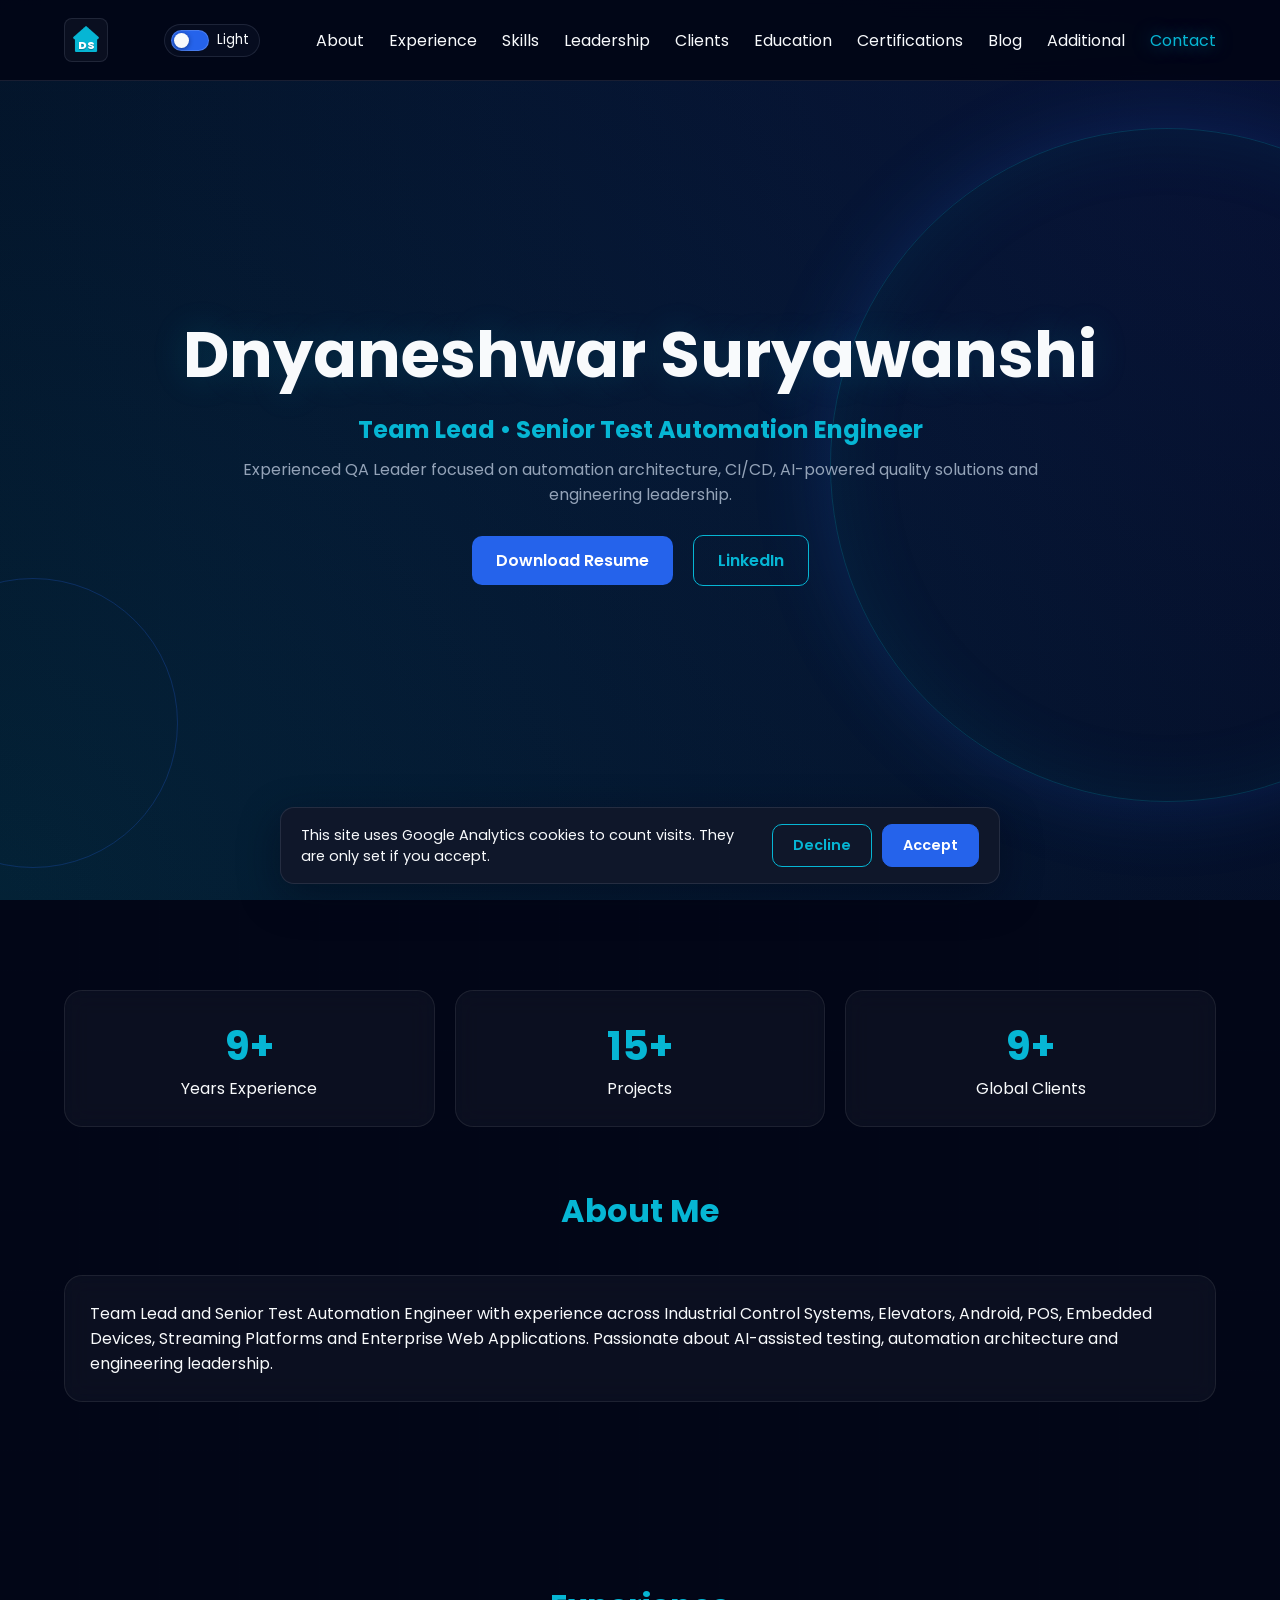
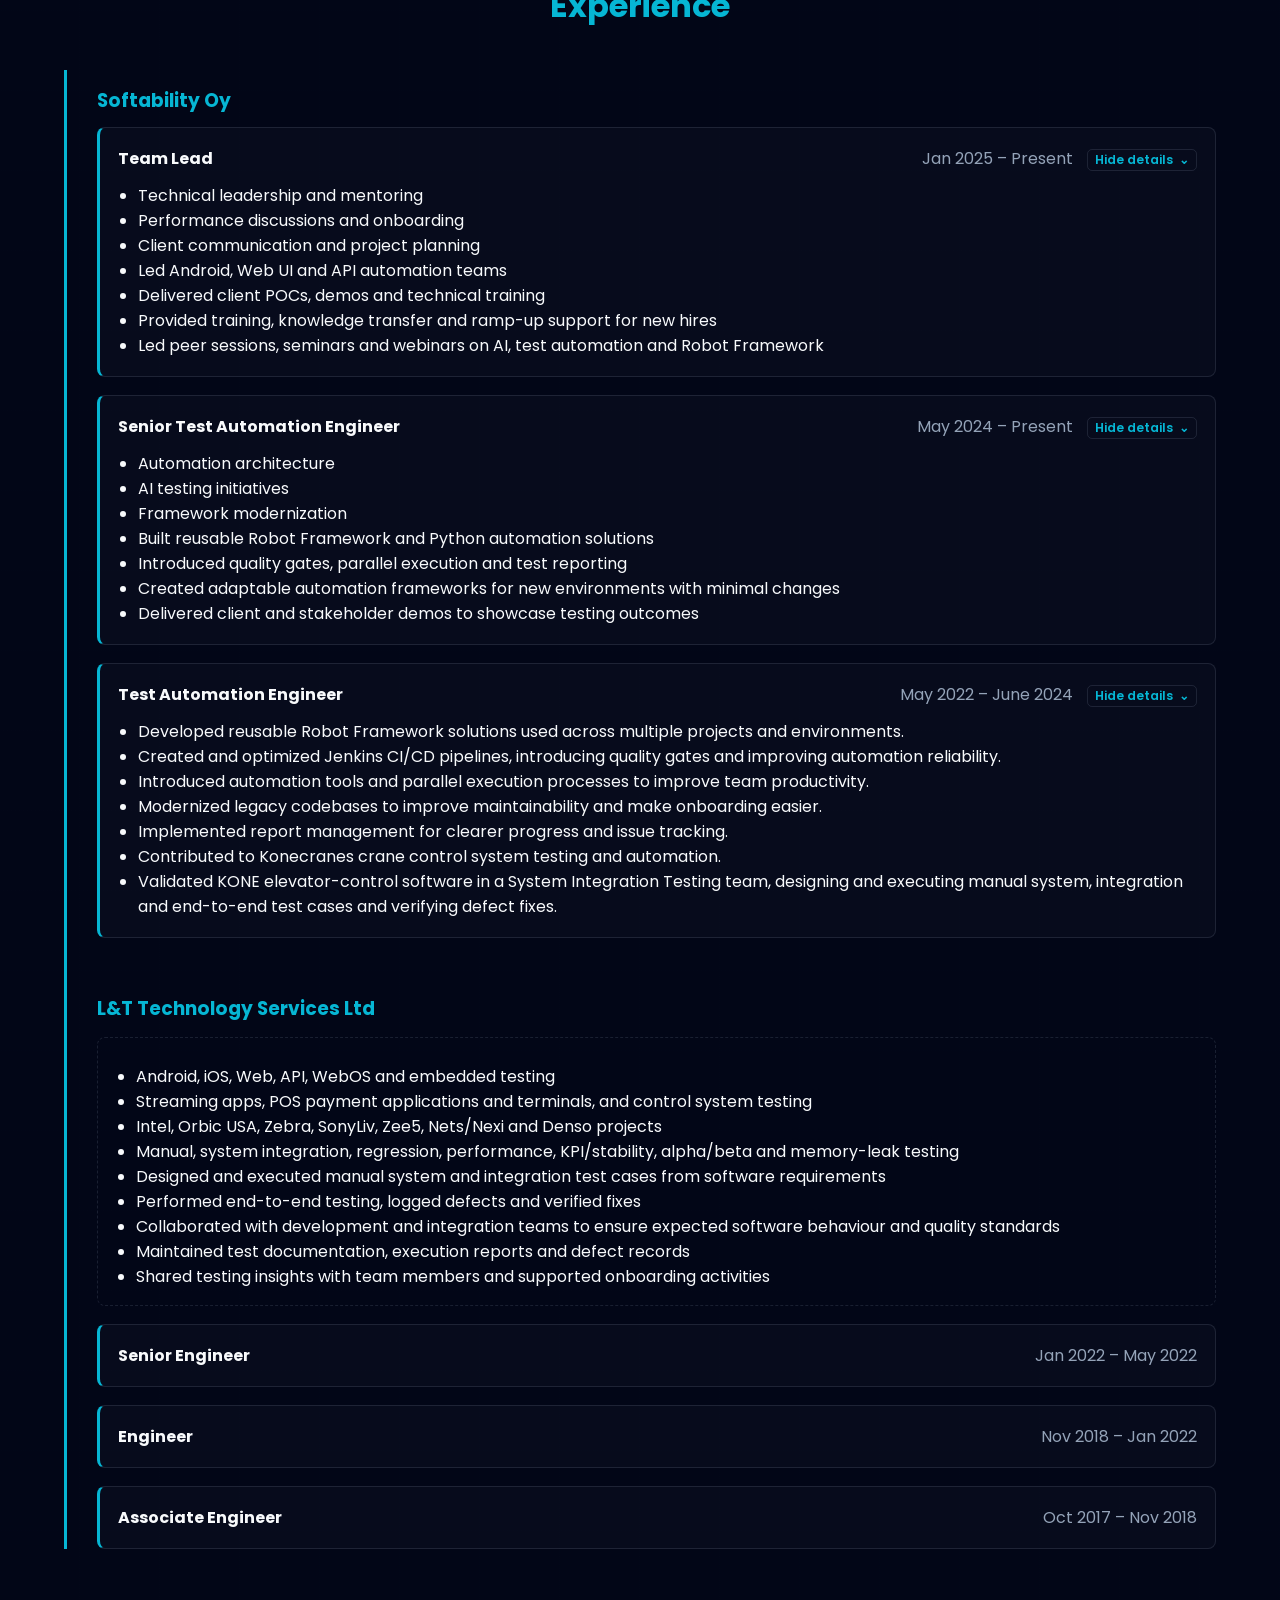
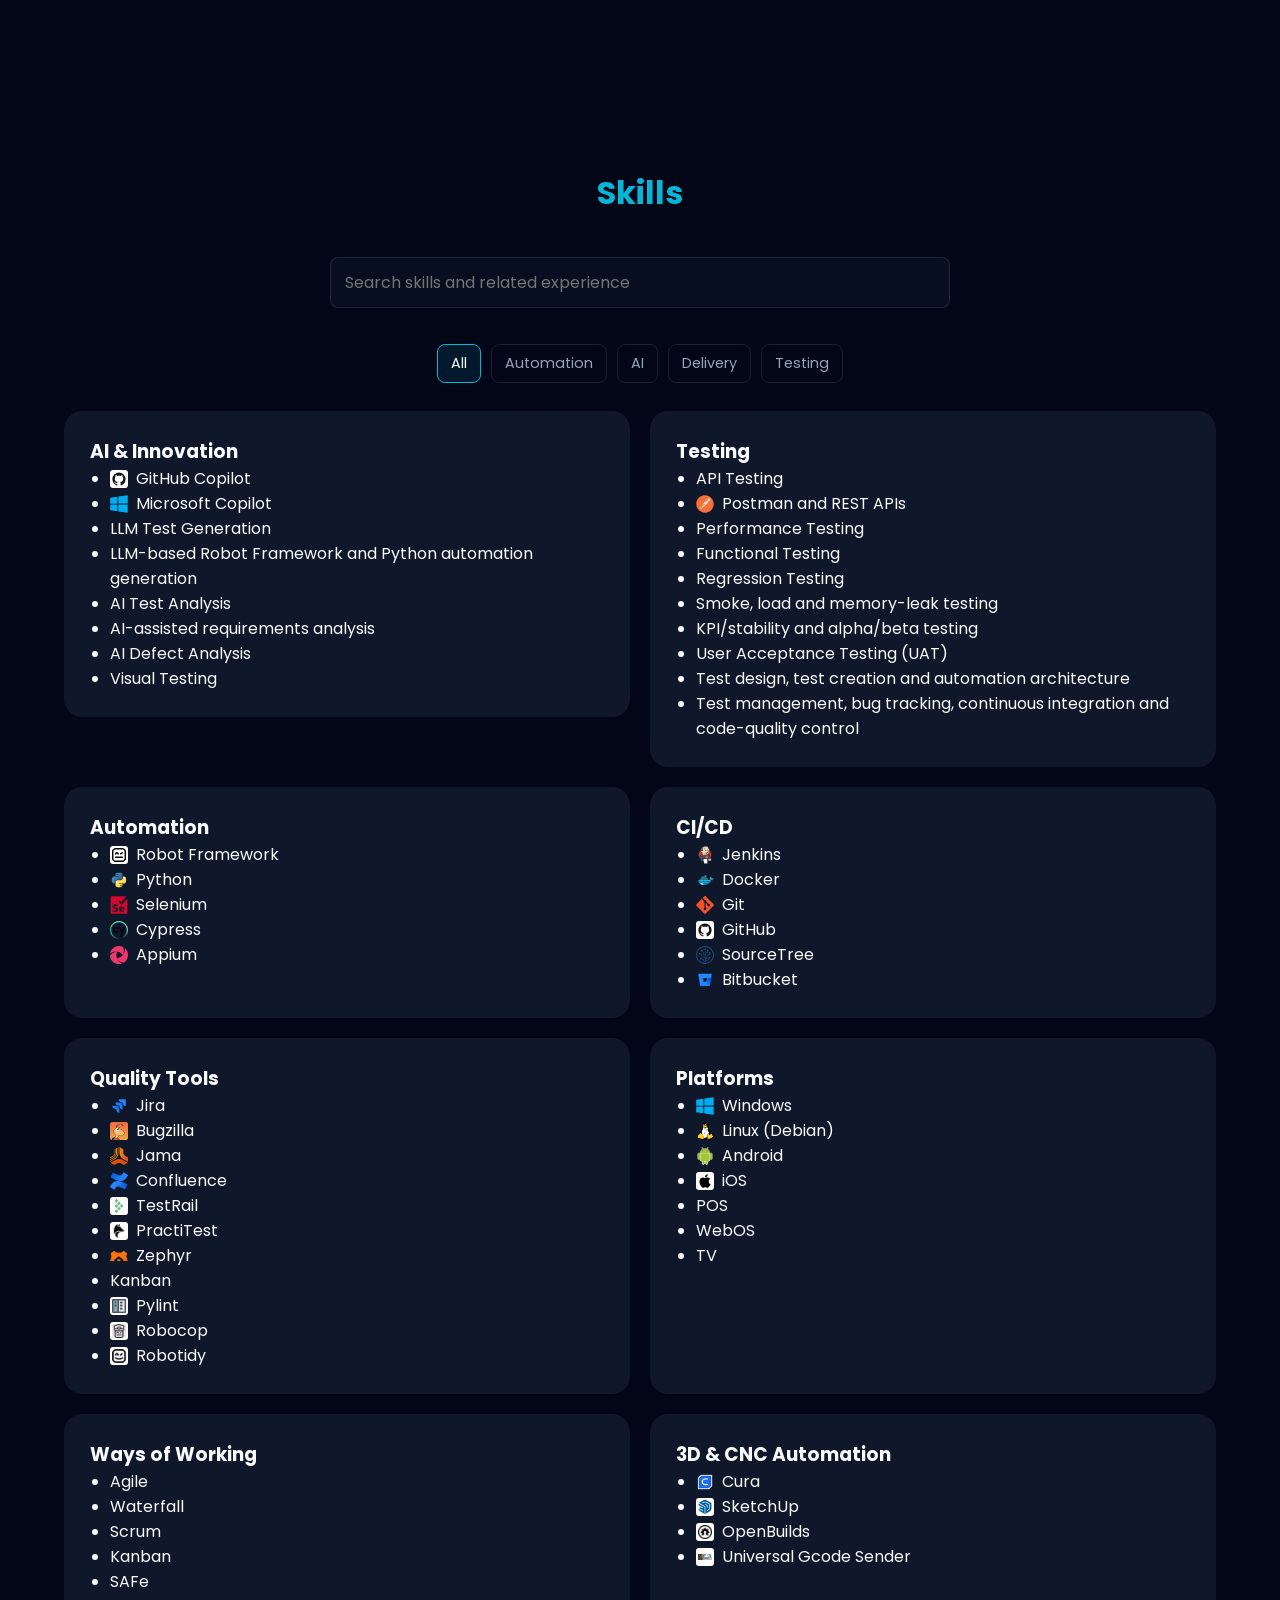
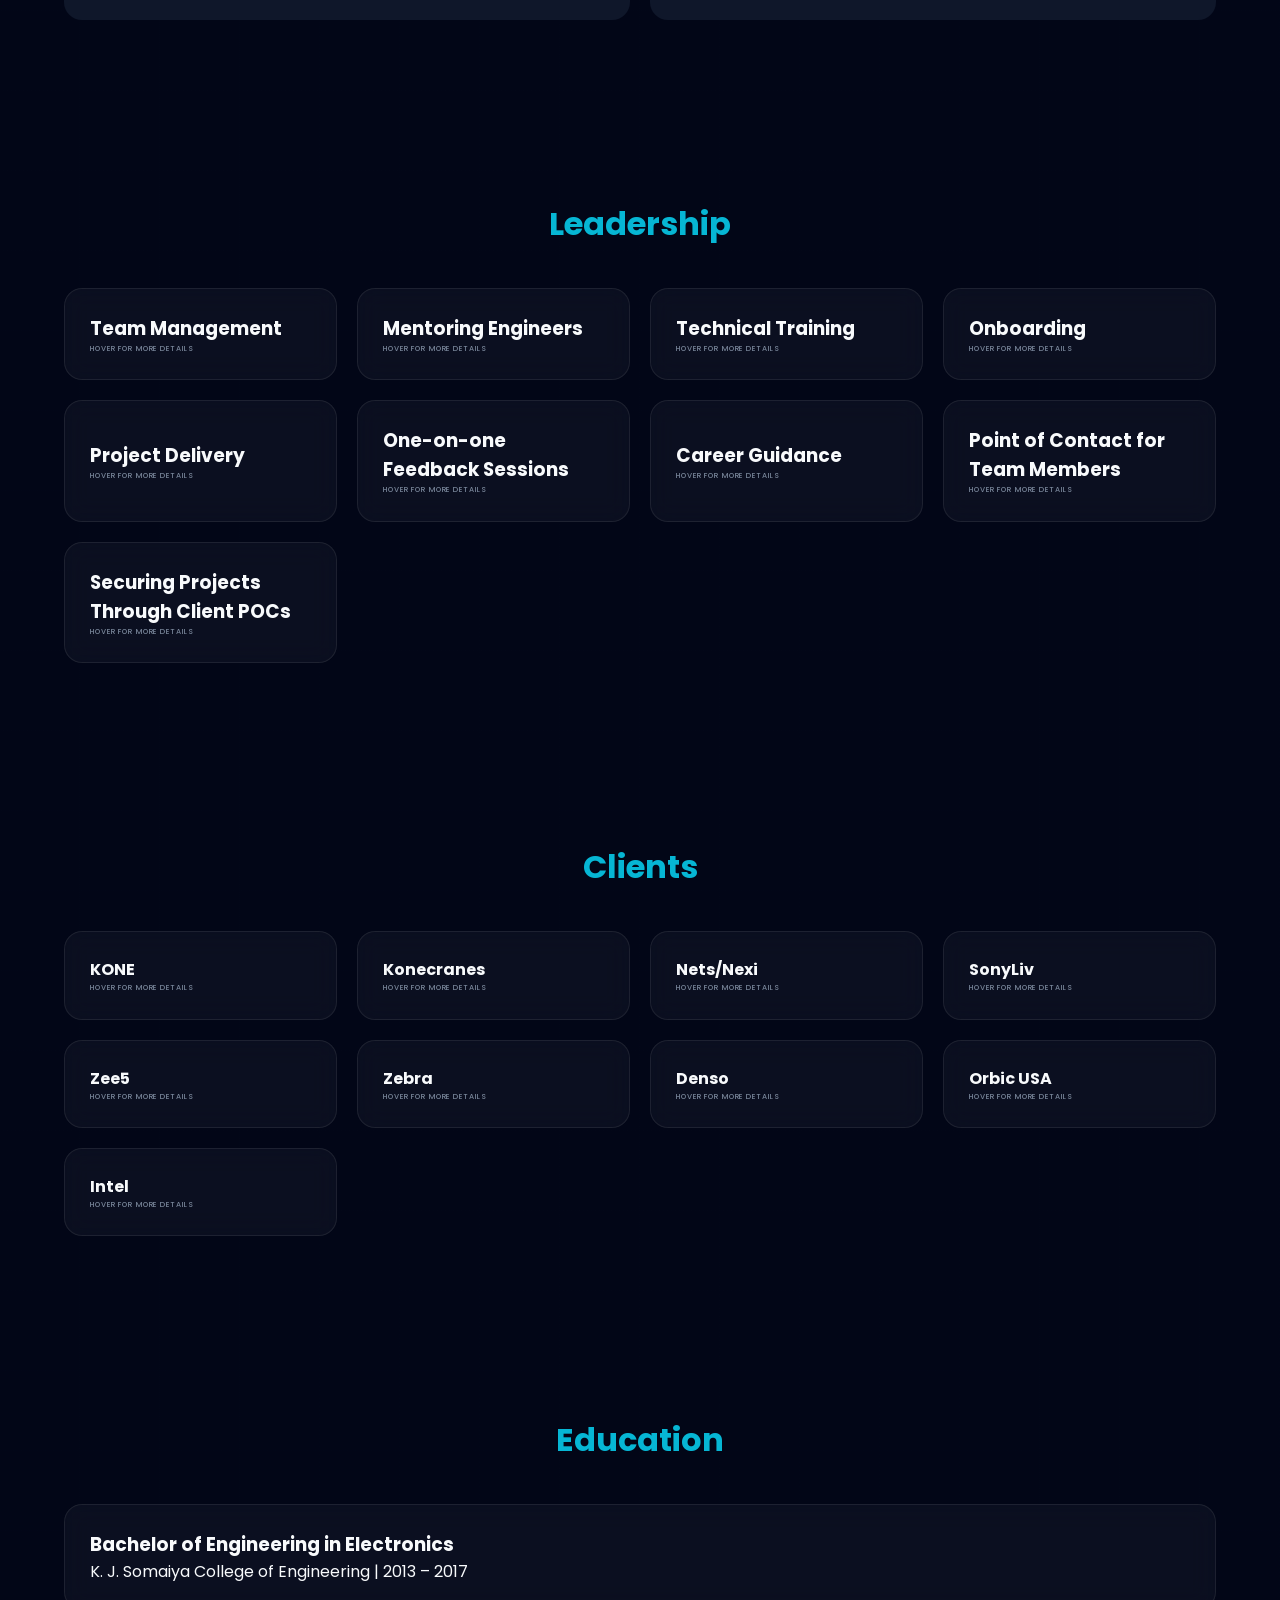
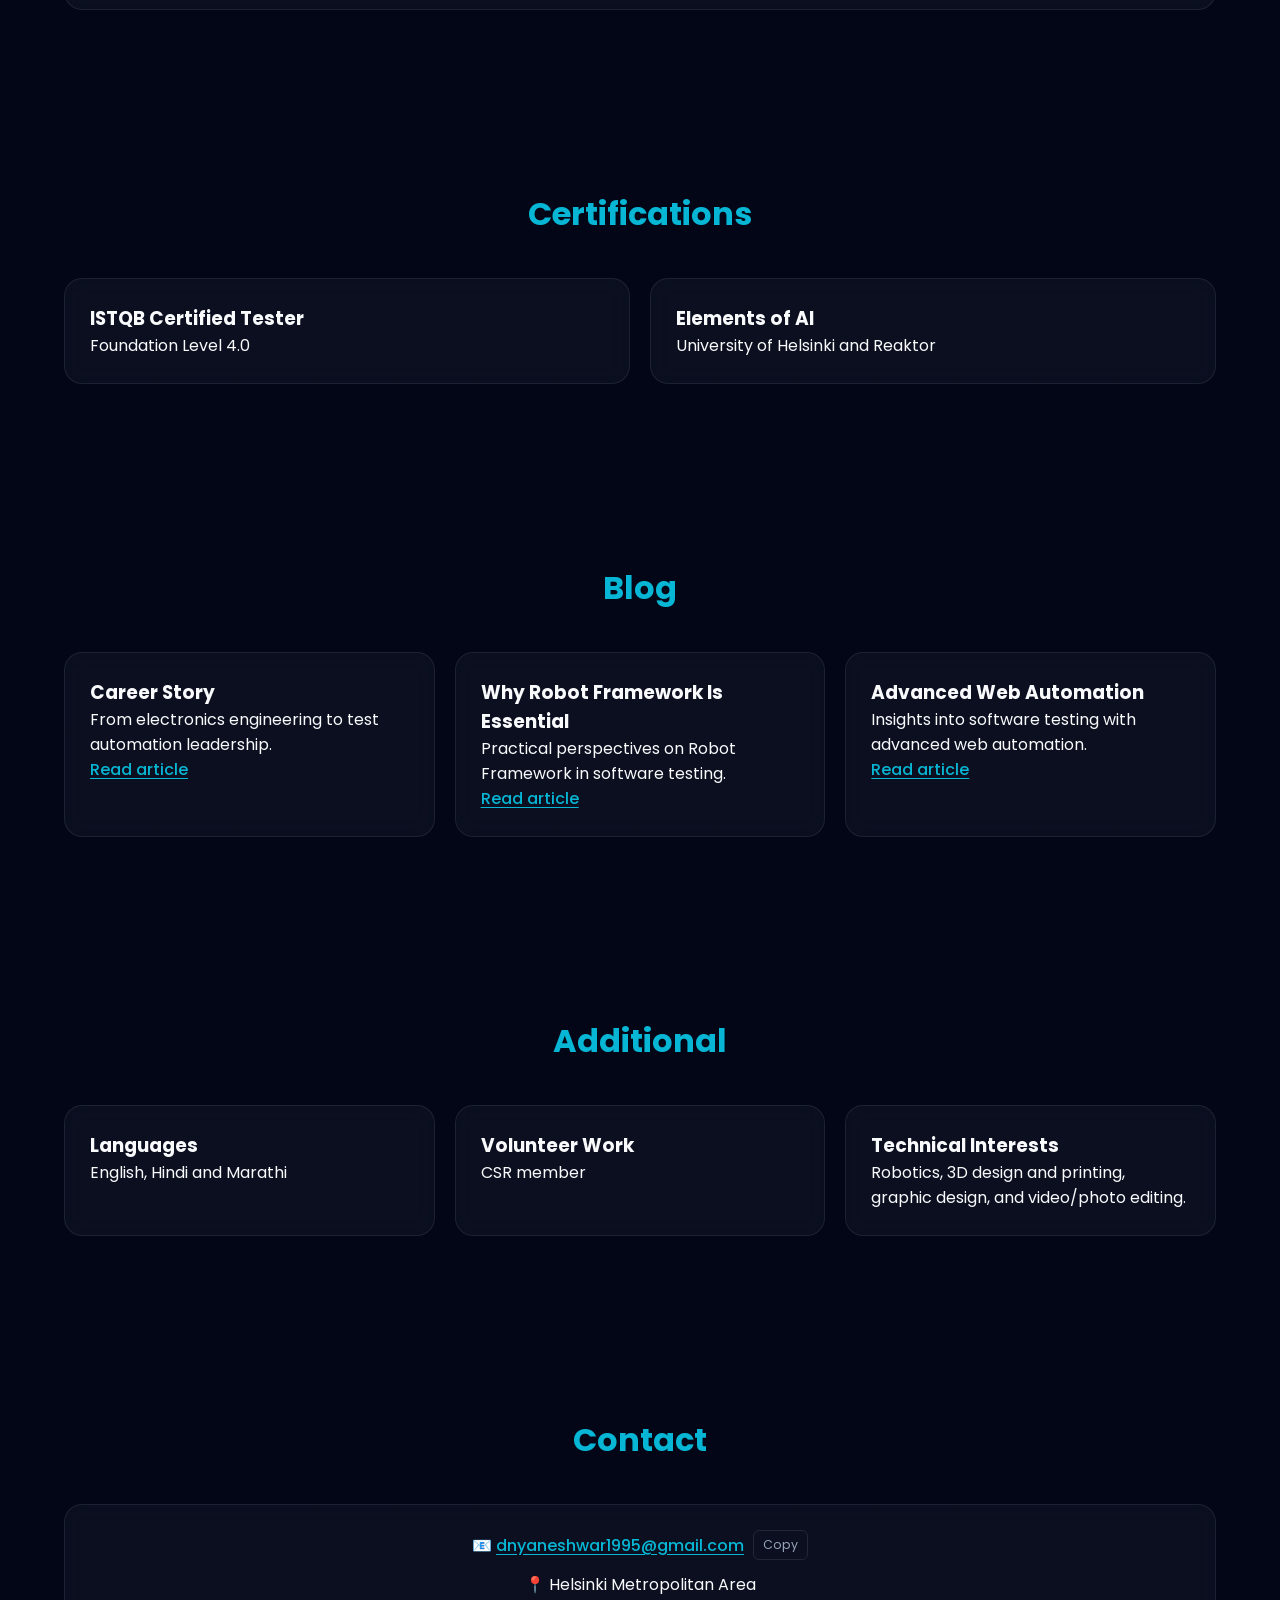
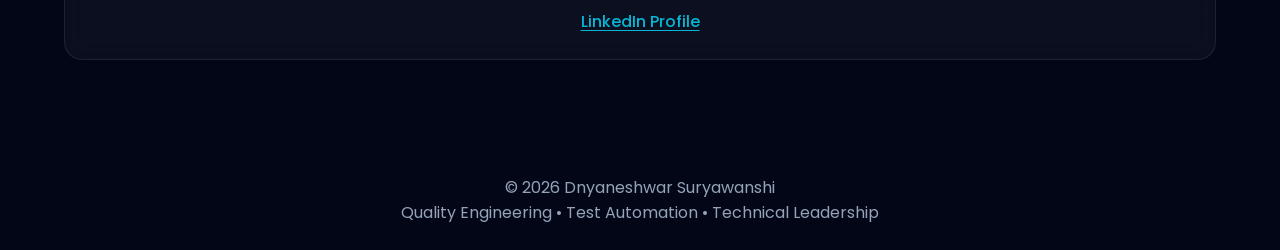
==== commit 3939c6c2: "Add favicon, structured data, cookie consent; remove phone number and tidy content" ====
--- a/index.html
+++ b/index.html
@@ -1,18 +1,39 @@
 <!DOCTYPE html>
 <html lang="en">
 <head>
-  <!-- Google tag (gtag.js) -->
-<script async src="https://www.googletagmanager.com/gtag/js?id=G-DPGW1NK2TL"></script>
-<script>
-  window.dataLayer = window.dataLayer || [];
-  function gtag(){dataLayer.push(arguments);}
-  gtag('js', new Date());
-
-  gtag('config', 'G-DPGW1NK2TL');
-</script>
 <meta charset="UTF-8">
 <meta name="viewport" content="width=device-width, initial-scale=1.0">
 <title>Dnyaneshwar Suryawanshi | Team Lead &amp; Senior Test Automation Engineer</title>
+<script>document.documentElement.classList.add('js');</script>
+
+<link rel="icon" href="assets/images/favicon.svg" type="image/svg+xml">
+<link rel="icon" href="assets/images/favicon-32.png" type="image/png" sizes="32x32">
+<link rel="apple-touch-icon" href="assets/images/apple-touch-icon.png">
+
+<script type="application/ld+json">
+{
+  "@context": "https://schema.org",
+  "@type": "Person",
+  "name": "Dnyaneshwar Suryawanshi",
+  "url": "https://dnyanesh-s.github.io/",
+  "jobTitle": "Team Lead and Senior Test Automation Engineer",
+  "worksFor": {
+    "@type": "Organization",
+    "name": "Softability Oy"
+  },
+  "address": {
+    "@type": "PostalAddress",
+    "addressLocality": "Helsinki",
+    "addressCountry": "FI"
+  },
+  "alumniOf": {
+    "@type": "CollegeOrUniversity",
+    "name": "K. J. Somaiya College of Engineering"
+  },
+  "knowsAbout": ["Test automation", "Robot Framework", "Python", "CI/CD", "Quality engineering", "AI-assisted testing"],
+  "sameAs": ["https://www.linkedin.com/in/dnyaneshwar-suryawanshi-a5a15918a/"]
+}
+</script>
 
 <link rel="preconnect" href="https://fonts.googleapis.com">
 <link rel="preconnect" href="https://fonts.gstatic.com" crossorigin>
@@ -88,17 +109,17 @@
 <div class="grid stats">
 
 <div class="card">
-<h3 class="stat-number" data-experience-start="2017-10-01" data-suffix="+">0</h3>
+<h3 class="stat-number" data-experience-start="2017-10-01" data-suffix="+">9+</h3>
 <p>Years Experience</p>
 </div>
 
 <div class="card">
-<h3 class="stat-number" data-count="15" data-suffix="+">0</h3>
+<h3 class="stat-number" data-count="15" data-suffix="+">15+</h3>
 <p>Projects</p>
 </div>
 
 <div class="card">
-<h3 class="stat-number" data-count="9" data-suffix="+">0</h3>
+<h3 class="stat-number" data-count="9" data-suffix="+">9+</h3>
 <p>Global Clients</p>
 </div>
 
@@ -164,24 +185,12 @@
 <button class="role-header" type="button" aria-expanded="true"><strong>Test Automation Engineer</strong><span class="role-date">May 2022 – June 2024 <span class="role-disclosure"><span class="role-disclosure-label">Hide details</span><span class="role-toggle-icon" aria-hidden="true">⌄</span></span></span></button>
 <div class="role-details"><ul>
 <li>Developed reusable Robot Framework solutions used across multiple projects and environments.</li>
-<li>CI/CD implementation</li>
-<li>Quality gate introduction</li>
-<li>Created and optimized Jenkins pipelines, introducing quality gates and improving automation reliability.</li>
-<li>Improved legacy codebases for maintainability and onboarding</li>
-<li>Contributed to Konecranes crane control system testing and automation</li>
-<li>Reusable automation framework</li>
-<li>Quality gates</li>
-<li>Jenkins pipeline improvements</li>
-<li>Legacy code modernization</li>
-<li>Implemented report management for clearer progress and issue tracking</li>
-<li>Introduced automation tools and parallel execution processes to improve team productivity</li>
-<li>Validated KONE elevator-control software as part of a System Integration Testing team</li>
-<li>System Integration Testing</li>
-<li>Elevator Control Software</li>
-<li>Manual integration testing</li>
-<li>Defect verification</li>
-<li>End-to-end testing</li>
-<li>Designed and executed system and integration test cases, including end-to-end testing and defect verification</li>
+<li>Created and optimized Jenkins CI/CD pipelines, introducing quality gates and improving automation reliability.</li>
+<li>Introduced automation tools and parallel execution processes to improve team productivity.</li>
+<li>Modernized legacy codebases to improve maintainability and make onboarding easier.</li>
+<li>Implemented report management for clearer progress and issue tracking.</li>
+<li>Contributed to Konecranes crane control system testing and automation.</li>
+<li>Validated KONE elevator-control software in a System Integration Testing team, designing and executing manual system, integration and end-to-end test cases and verifying defect fixes.</li>
 </ul></div>
 </div>
 </div>
@@ -556,10 +565,6 @@
 <p>📧 <a href="mailto:dnyaneshwar1995@gmail.com">dnyaneshwar1995@gmail.com</a></p>
 <button class="copy-action" type="button" data-copy="dnyaneshwar1995@gmail.com" data-copy-label="email address">Copy</button>
 </div>
-<div class="contact-line">
-<p>📱 <a href="tel:+358503364377">+358&nbsp;503364377</a></p>
-<button class="copy-action" type="button" data-copy="+358503364377" data-copy-label="phone number">Copy</button>
-</div>
 
 <div class="contact-line">
 <p>📍 Helsinki Metropolitan Area</p>
@@ -583,7 +588,17 @@
 &copy; <span id="copyright-year">2026</span> Dnyaneshwar Suryawanshi
 <br>
 Quality Engineering • Test Automation • Technical Leadership
+<br>
+<button class="cookie-settings" type="button" hidden>Cookie settings</button>
 </footer>
+
+<aside class="consent-banner" aria-label="Cookie consent" hidden>
+<p>This site uses Google Analytics cookies to count visits. They are only set if you accept.</p>
+<div class="consent-actions">
+<button class="btn secondary consent-decline" type="button">Decline</button>
+<button class="btn primary consent-accept" type="button">Accept</button>
+</div>
+</aside>
 
 <script src="assets/js/main.js"></script>
 
--- a/assets/css/styles.css
+++ b/assets/css/styles.css
@@ -833,6 +833,25 @@
   text-align:center;
 }
 
+#blog .card a,
+.contact-card a{
+  color:var(--accent);
+  font-weight:500;
+  text-underline-offset:3px;
+}
+
+#blog .card a:hover,
+.contact-card a:hover{
+  color:var(--text);
+}
+
+#blog .card a:focus-visible,
+.contact-card a:focus-visible{
+  outline:2px solid var(--accent);
+  outline-offset:3px;
+  border-radius:4px;
+}
+
 .contact-line{
   display:flex;
   align-items:center;
@@ -864,13 +883,13 @@
   color:var(--muted);
 }
 
-section:not(.hero) > .container{
+.js section:not(.hero) > .container{
   opacity:0;
   transform:translateY(24px);
   transition:opacity .7s ease,transform .7s ease;
 }
 
-section:not(.hero) > .container.is-visible{
+.js section:not(.hero) > .container.is-visible{
   opacity:1;
   transform:none;
 }
@@ -1008,6 +1027,78 @@
     }
 }
 
+.cookie-settings{
+  margin-top:10px;
+  padding:0;
+  border:0;
+  background:none;
+  color:var(--muted);
+  font:inherit;
+  font-size:.8rem;
+  text-decoration:underline;
+  cursor:pointer;
+}
+
+.cookie-settings:hover{
+  color:var(--accent);
+}
+
+.cookie-settings:focus-visible,
+.consent-banner button:focus-visible{
+  outline:2px solid var(--accent);
+  outline-offset:3px;
+}
+
+.consent-banner{
+  position:fixed;
+  right:16px;
+  bottom:16px;
+  left:16px;
+  z-index:100;
+  display:flex;
+  flex-wrap:wrap;
+  align-items:center;
+  justify-content:space-between;
+  gap:12px 20px;
+  max-width:720px;
+  margin:0 auto;
+  padding:16px 20px;
+  border:1px solid var(--line);
+  border-radius:14px;
+  background:var(--card);
+  box-shadow:0 12px 40px rgba(2,6,23,.45);
+  color:var(--text);
+  font-size:.9rem;
+}
+
+.consent-banner[hidden],
+.cookie-settings[hidden]{
+  display:none;
+}
+
+.consent-banner p{
+  flex:1 1 280px;
+}
+
+.consent-actions{
+  display:flex;
+  gap:10px;
+}
+
+.consent-actions .btn{
+  margin:0;
+  padding:10px 20px;
+  border:1px solid var(--primary);
+  font:inherit;
+  font-weight:600;
+  cursor:pointer;
+}
+
+.consent-actions .secondary{
+  border-color:var(--accent);
+  background:transparent;
+}
+
 @media(max-width:380px){
     .nav-links{
       grid-template-columns:1fr;
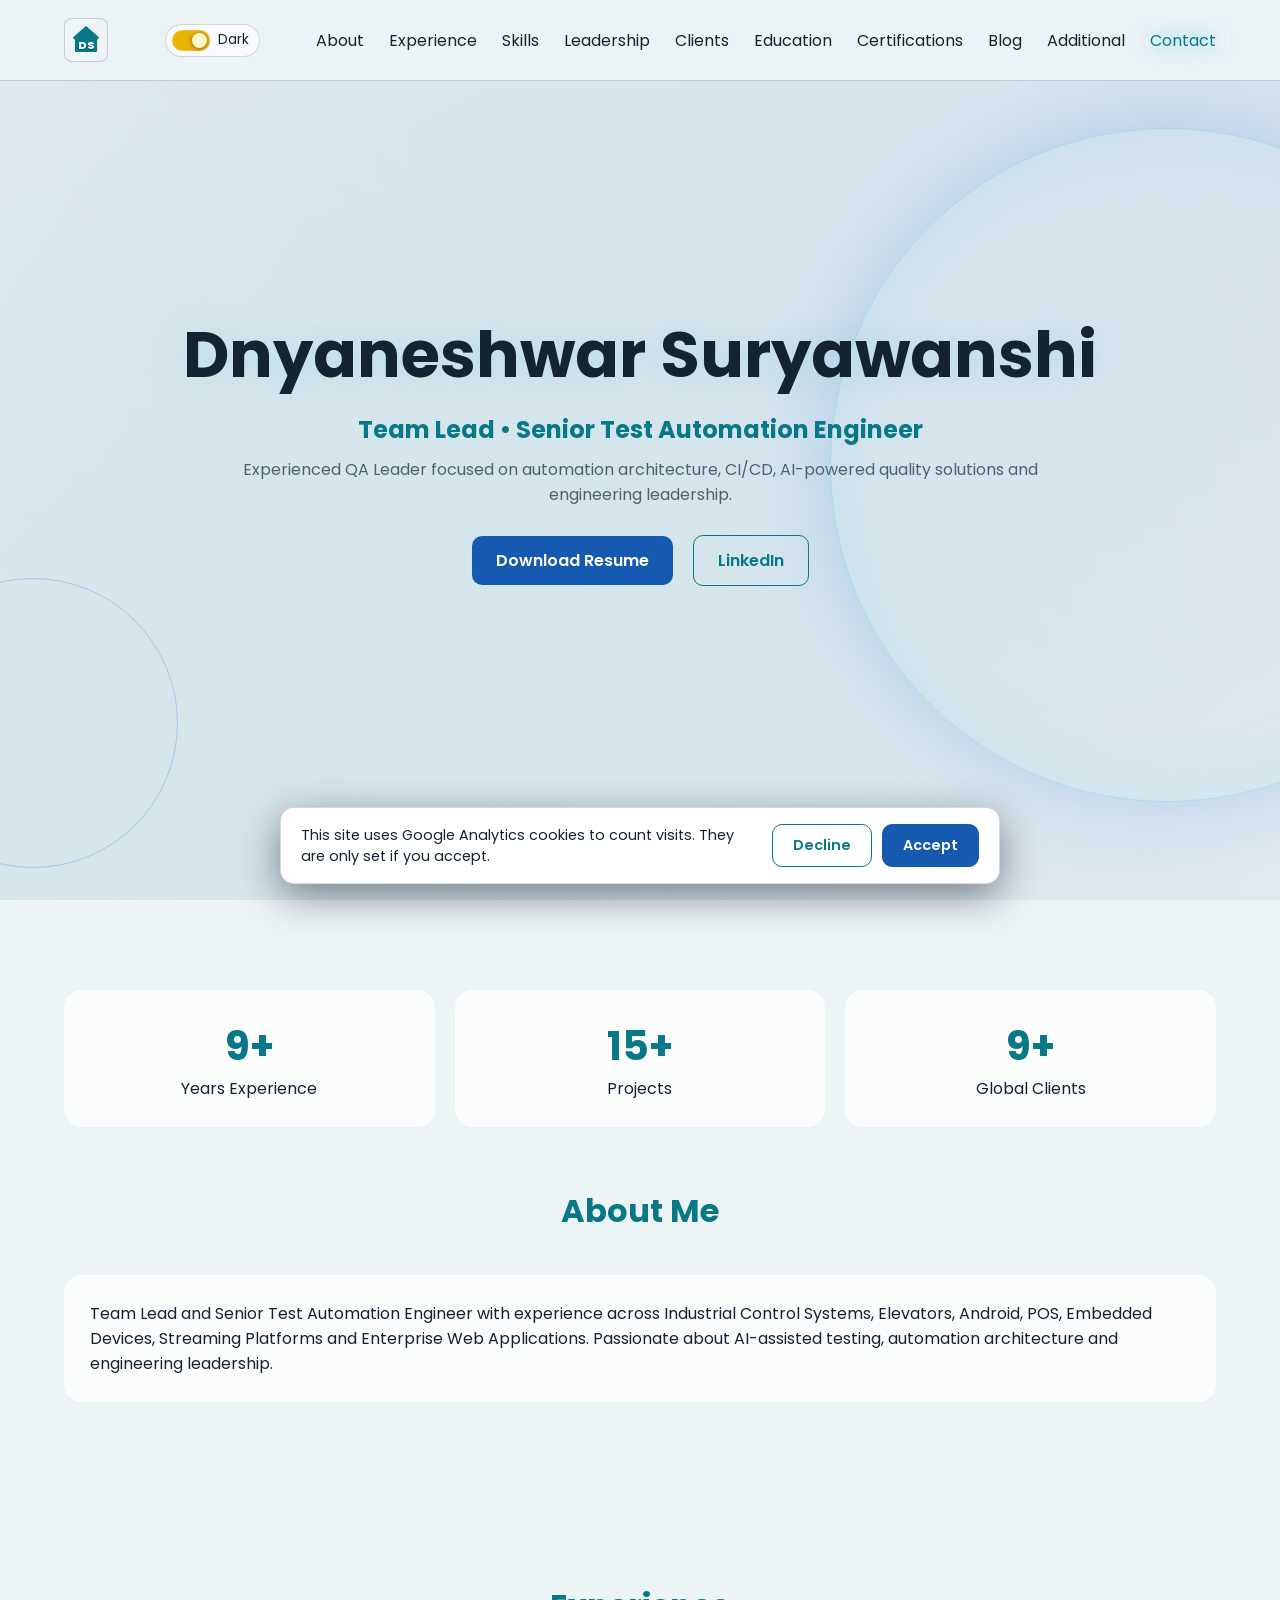
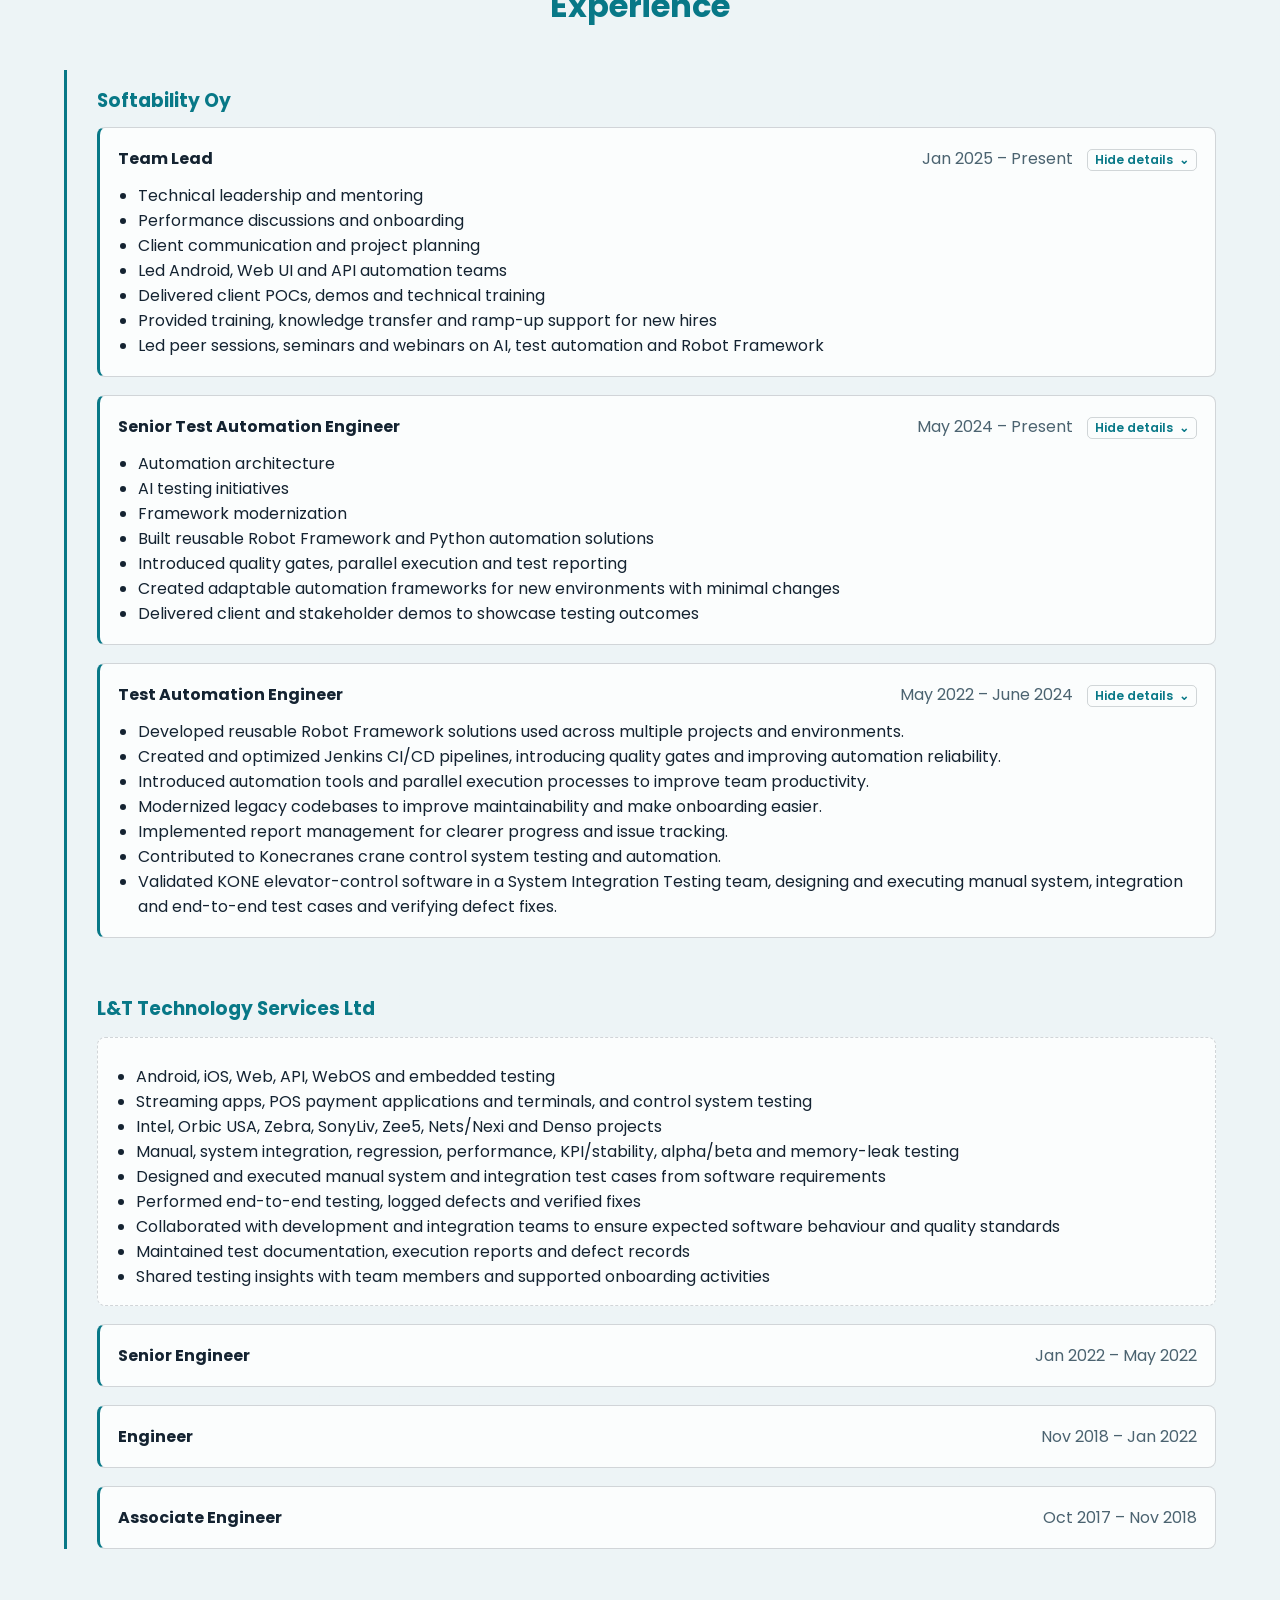
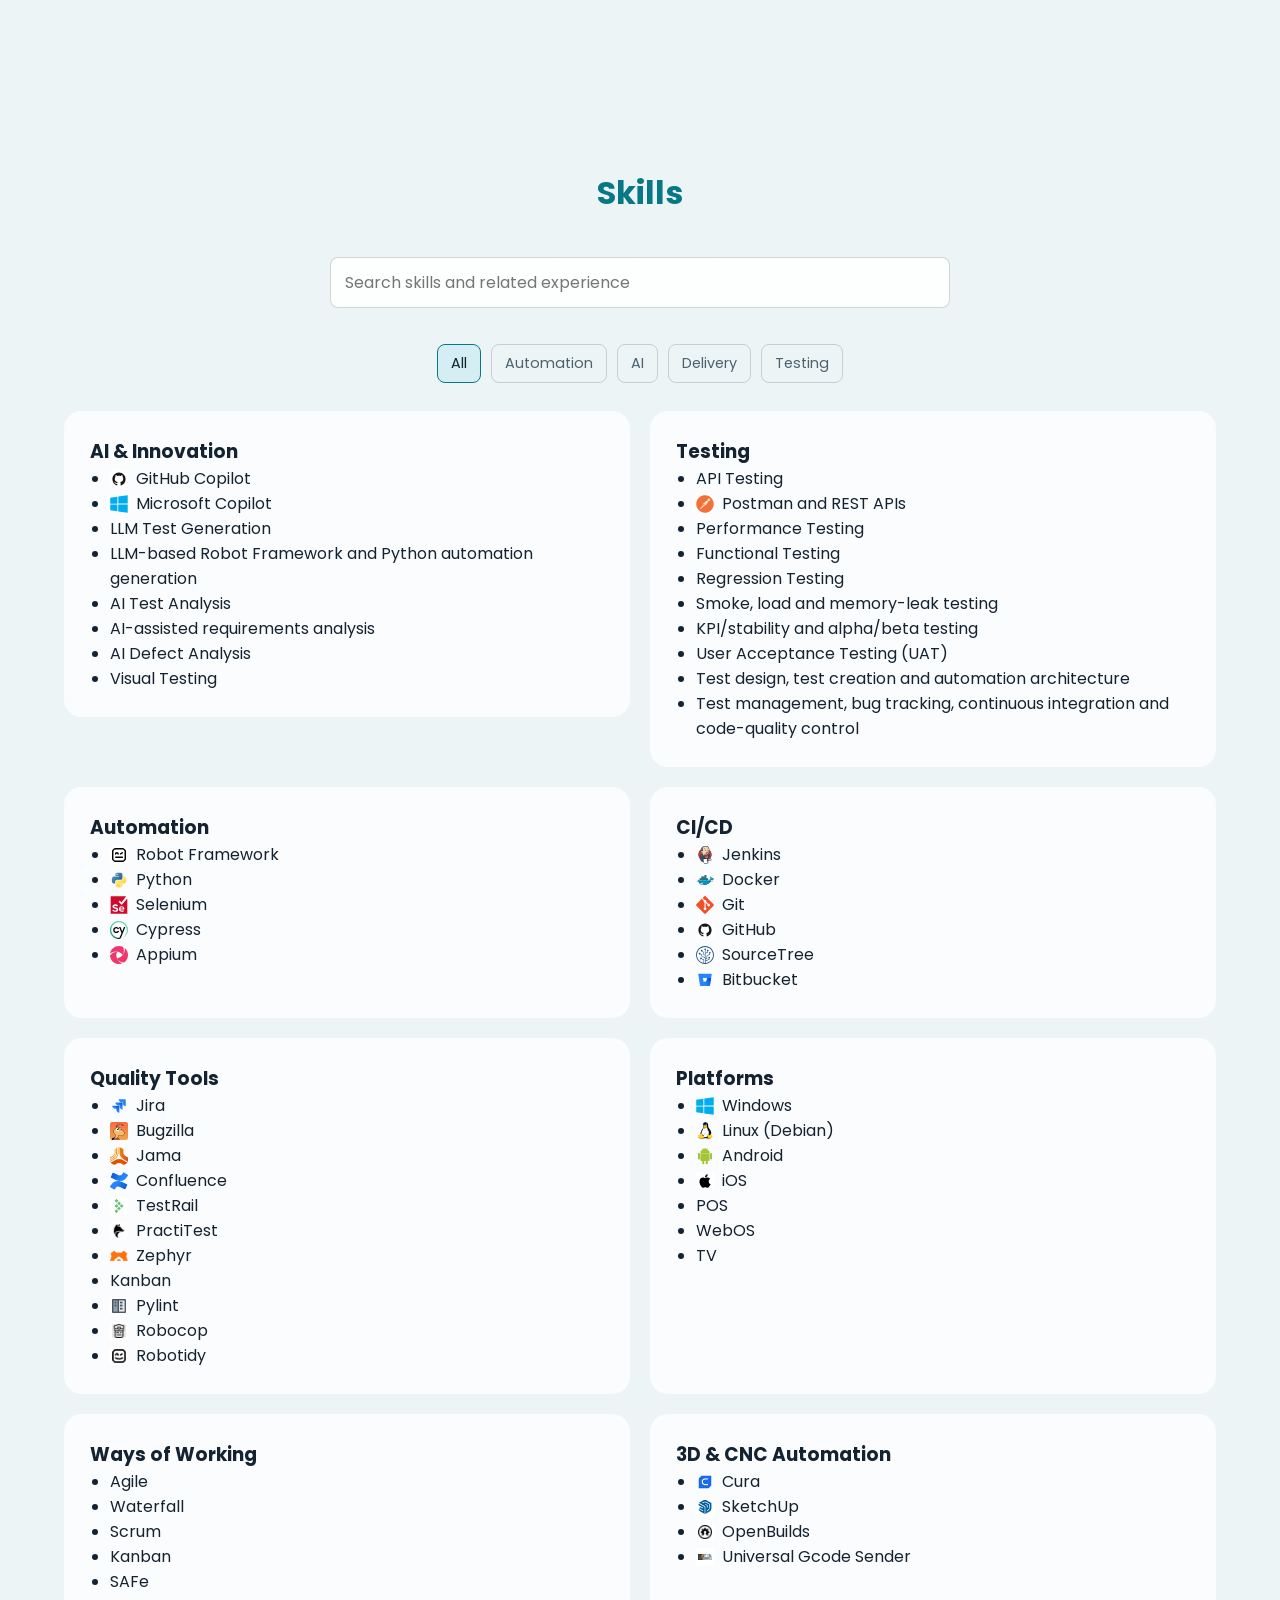
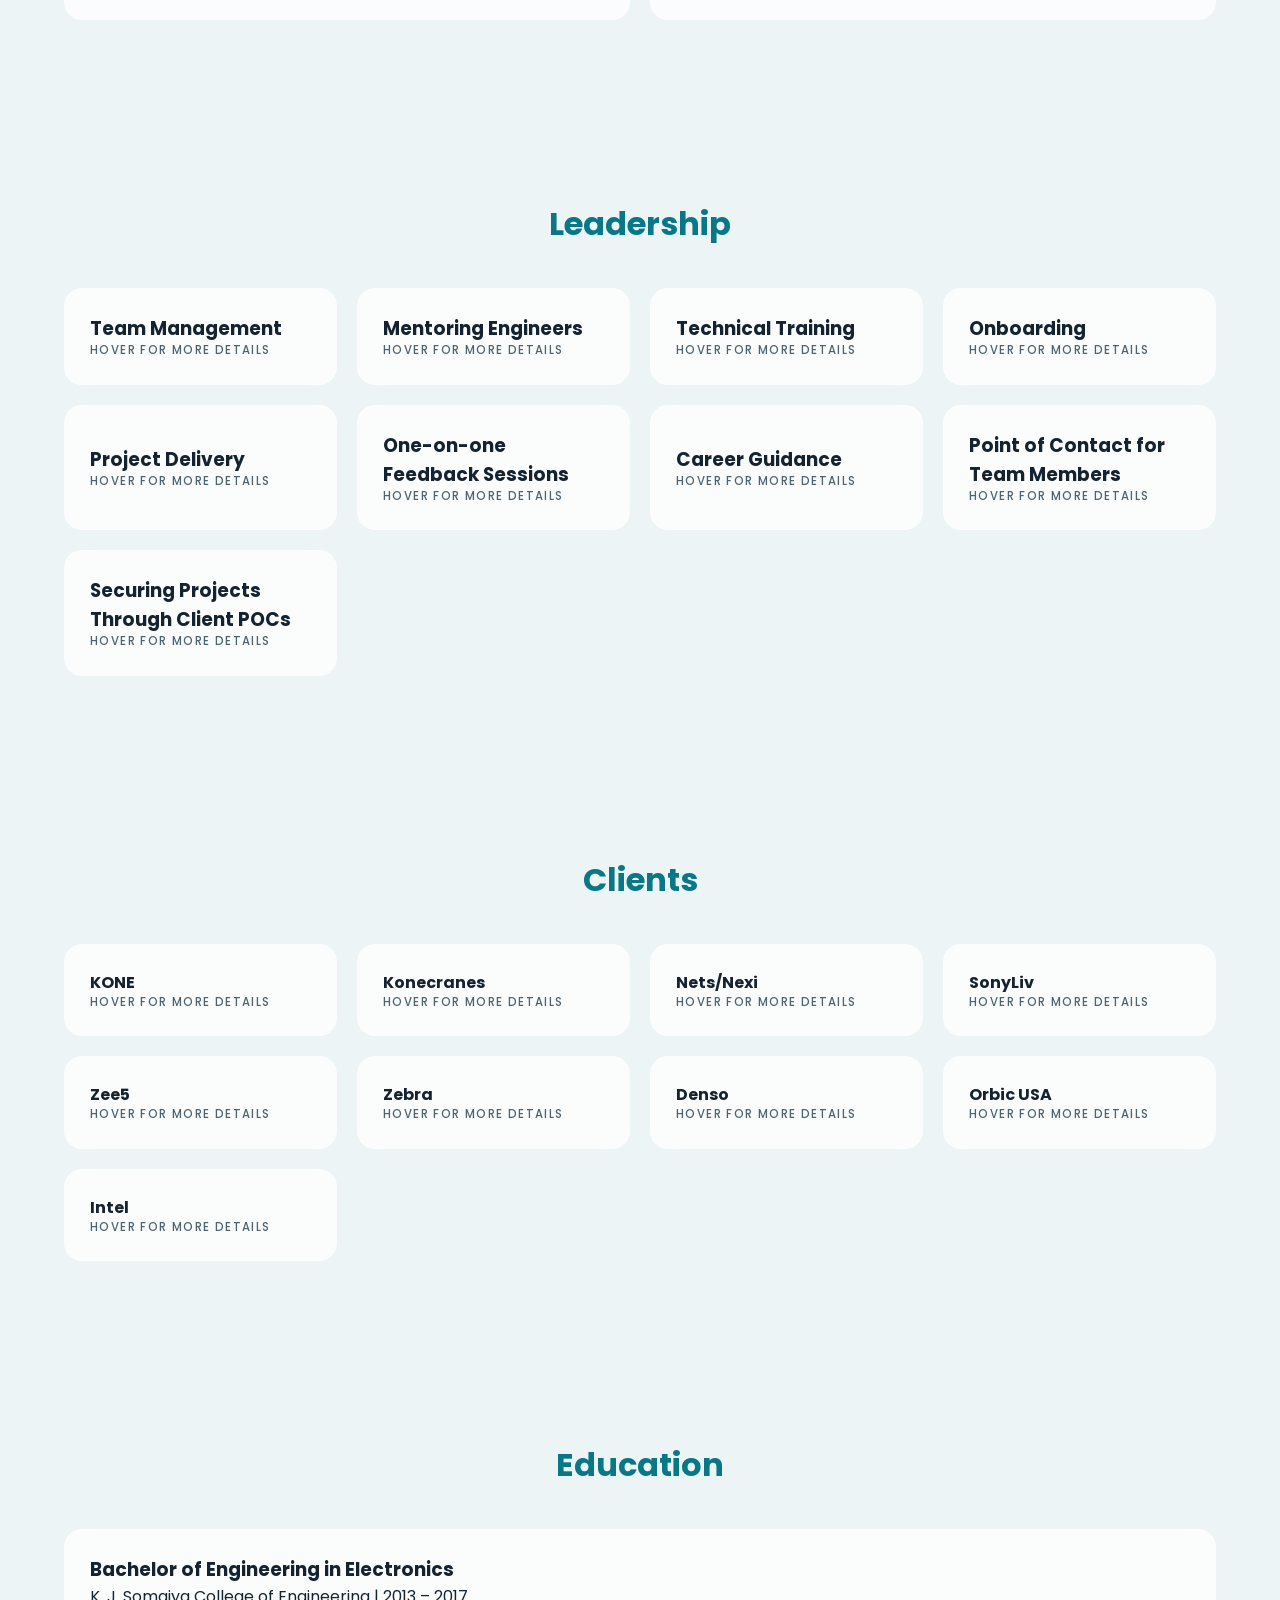
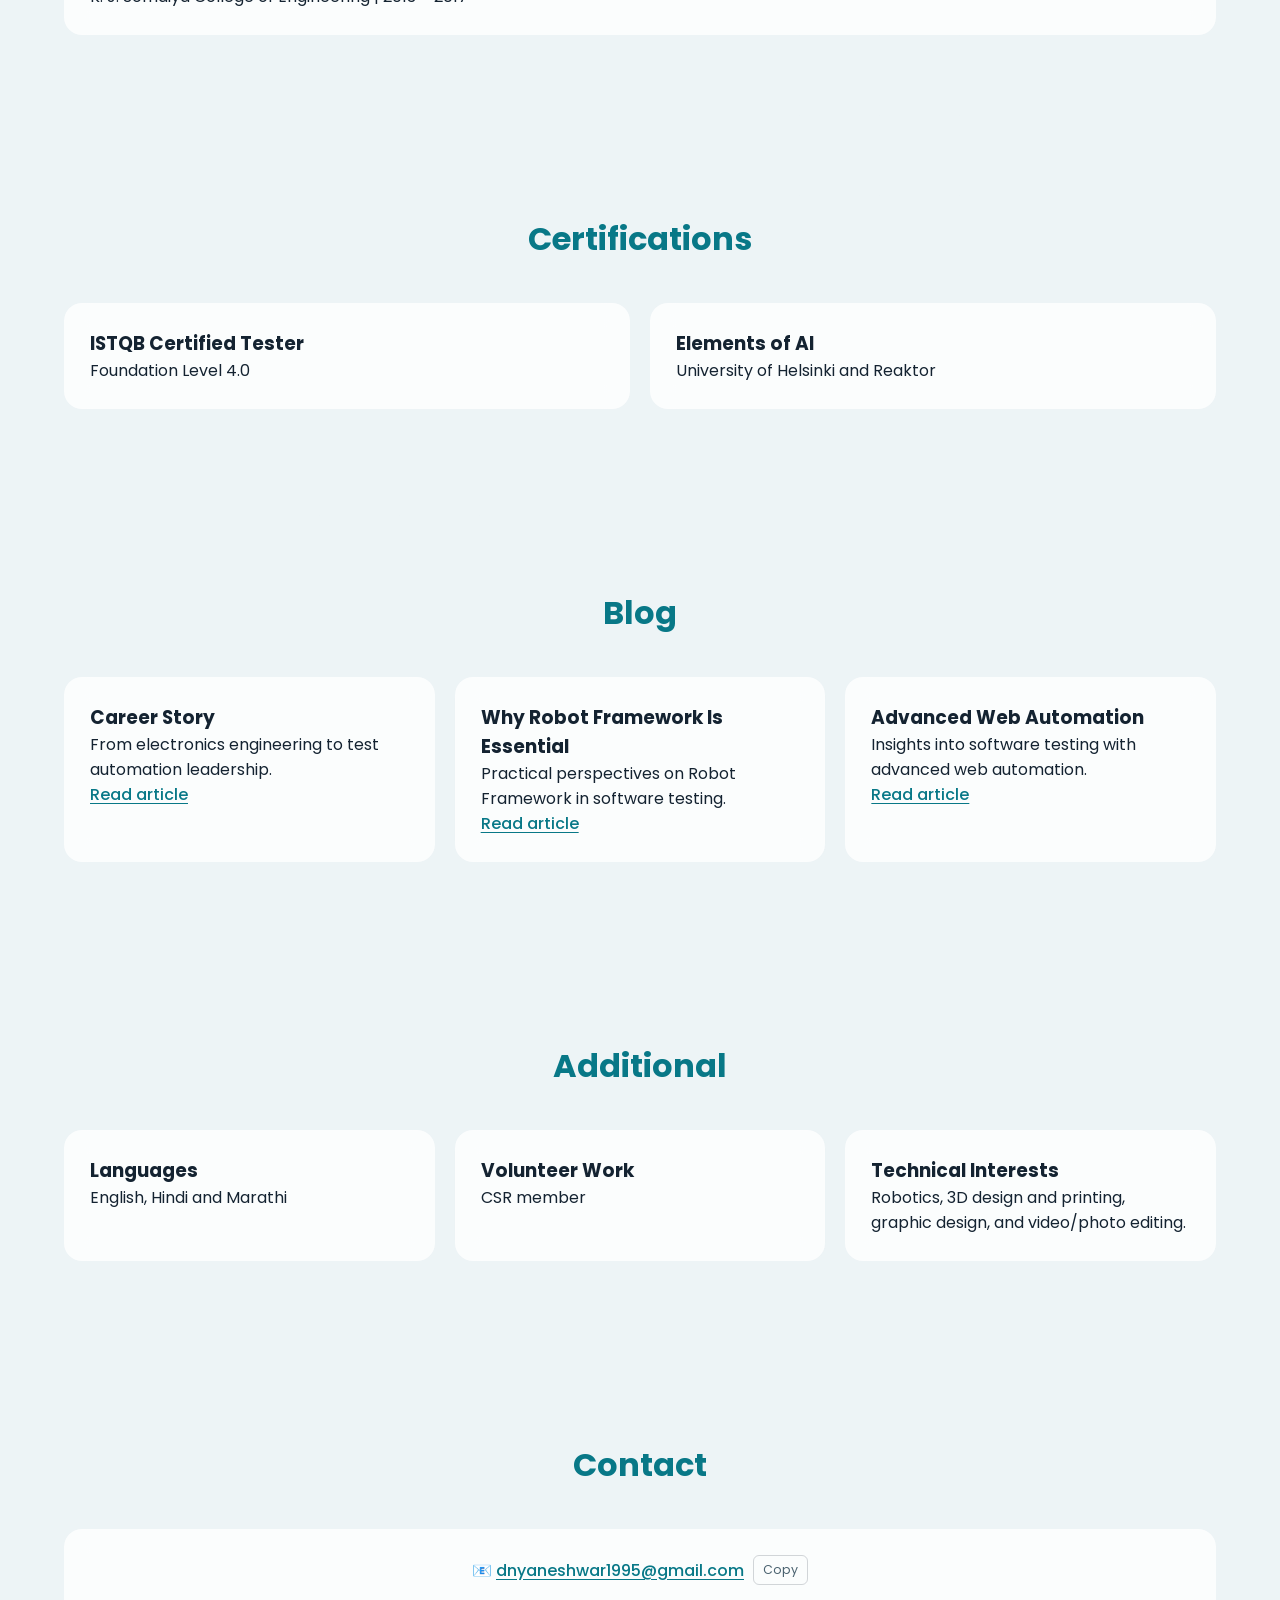
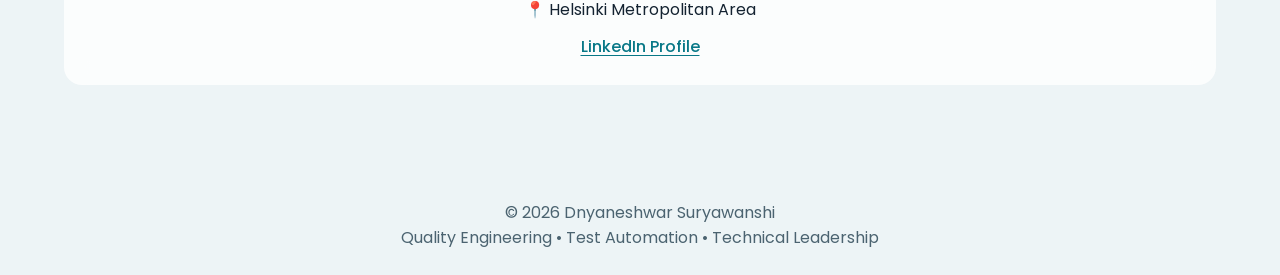
==== commit e964146a: "Add social previews, 404 page, sitemap; lighter icons; follow system theme" ====
--- a/index.html
+++ b/index.html
@@ -4,6 +4,26 @@
 <meta charset="UTF-8">
 <meta name="viewport" content="width=device-width, initial-scale=1.0">
 <title>Dnyaneshwar Suryawanshi | Team Lead &amp; Senior Test Automation Engineer</title>
+<meta name="description" content="Dnyaneshwar Suryawanshi is a Team Lead and Senior Test Automation Engineer in Helsinki, specialising in Robot Framework, Python, CI/CD and AI-assisted quality engineering.">
+<link rel="canonical" href="https://dnyanesh-s.github.io/">
+<meta name="theme-color" content="#020617">
+
+<meta property="og:type" content="profile">
+<meta property="og:site_name" content="Dnyaneshwar Suryawanshi">
+<meta property="og:title" content="Dnyaneshwar Suryawanshi | Team Lead &amp; Senior Test Automation Engineer">
+<meta property="og:description" content="QA leader focused on automation architecture, CI/CD, AI-powered quality solutions and engineering leadership.">
+<meta property="og:url" content="https://dnyanesh-s.github.io/">
+<meta property="og:image" content="https://dnyanesh-s.github.io/assets/images/social-card.jpg">
+<meta property="og:image:width" content="1200">
+<meta property="og:image:height" content="630">
+<meta property="og:image:alt" content="Dnyaneshwar Suryawanshi, Team Lead and Senior Test Automation Engineer">
+<meta property="profile:first_name" content="Dnyaneshwar">
+<meta property="profile:last_name" content="Suryawanshi">
+<meta name="twitter:card" content="summary_large_image">
+<meta name="twitter:title" content="Dnyaneshwar Suryawanshi | Team Lead &amp; Senior Test Automation Engineer">
+<meta name="twitter:description" content="QA leader focused on automation architecture, CI/CD, AI-powered quality solutions and engineering leadership.">
+<meta name="twitter:image" content="https://dnyanesh-s.github.io/assets/images/social-card.jpg">
+
 <script>document.documentElement.classList.add('js');</script>
 
 <link rel="icon" href="assets/images/favicon.svg" type="image/svg+xml">
@@ -325,7 +345,7 @@
 <h3>Platforms</h3>
 <ul>
 <li><img class="tool-logo" src="assets/images/windows.svg" alt="">Windows</li>
-<li><img class="tool-logo" src="assets/images/linux.svg" alt="">Linux (Debian)</li>
+<li><img class="tool-logo" src="assets/images/linux.png" alt="">Linux (Debian)</li>
 <li><img class="tool-logo" src="assets/images/android.svg" alt="">Android</li>
 <li><img class="tool-logo github-copilot-logo" src="assets/images/apple.svg" alt="">iOS</li>
 <li>POS</li>
--- a/assets/css/styles.css
+++ b/assets/css/styles.css
@@ -671,8 +671,8 @@
 .card-detail-hint{
   display:block;
   margin:0;
-  color:rgba(148,163,184,.8);
-  font-size:.46rem;
+  color:var(--muted);
+  font-size:.72rem;
   font-weight:500;
   letter-spacing:.12em;
   text-transform:uppercase;
@@ -770,7 +770,7 @@
 .leadership-card:focus-within .card-detail-hint,
 .leadership-card.is-description-open .card-detail-hint{
   margin-top:10px;
-  font-size:.56rem;
+  font-size:.72rem;
   letter-spacing:.16em;
   opacity:0;
   transform:translateY(-4px);
@@ -1025,6 +1025,18 @@
       margin:10px auto;
       width:min(100%,280px);
     }
+}
+
+.not-found h1{
+  font-size:6rem;
+  line-height:1;
+}
+
+.hero .not-found-subtitle{
+  margin:12px 0 8px;
+  color:var(--accent);
+  font-size:1.4rem;
+  font-weight:600;
 }
 
 .cookie-settings{
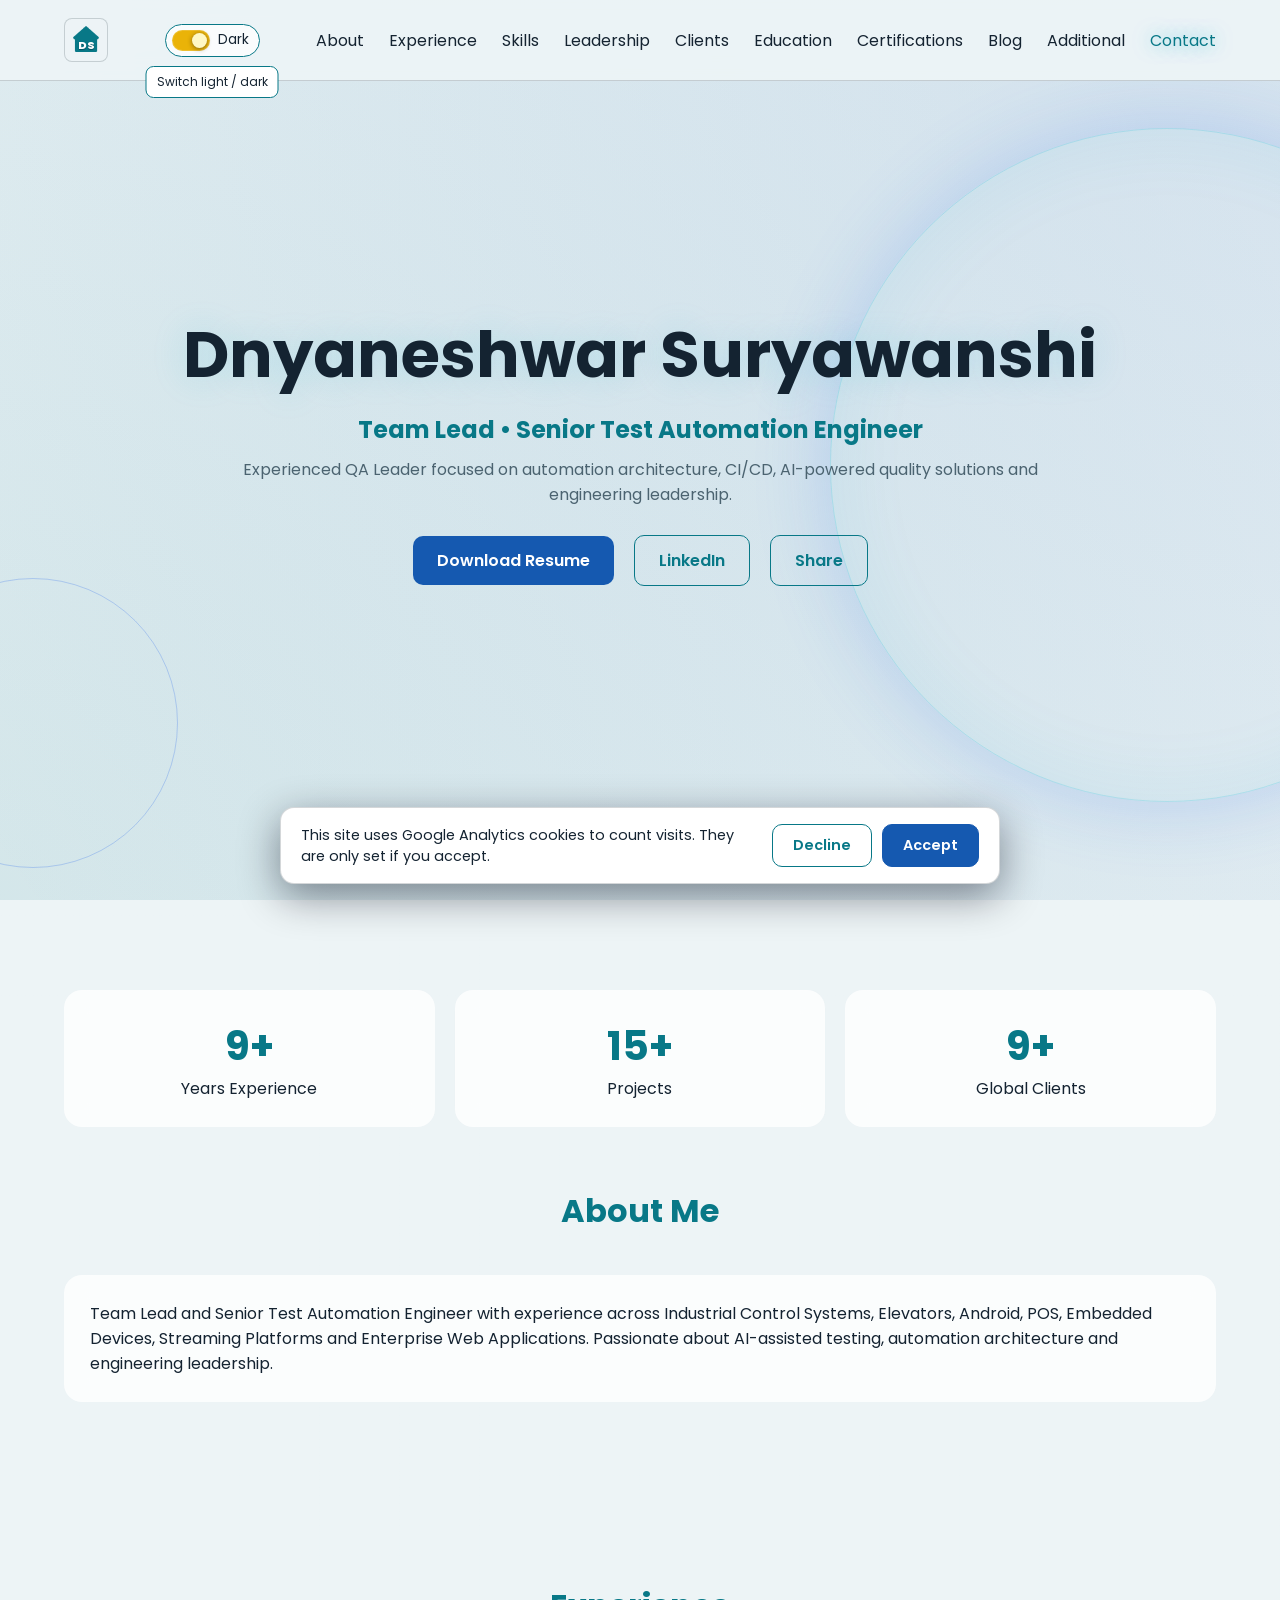
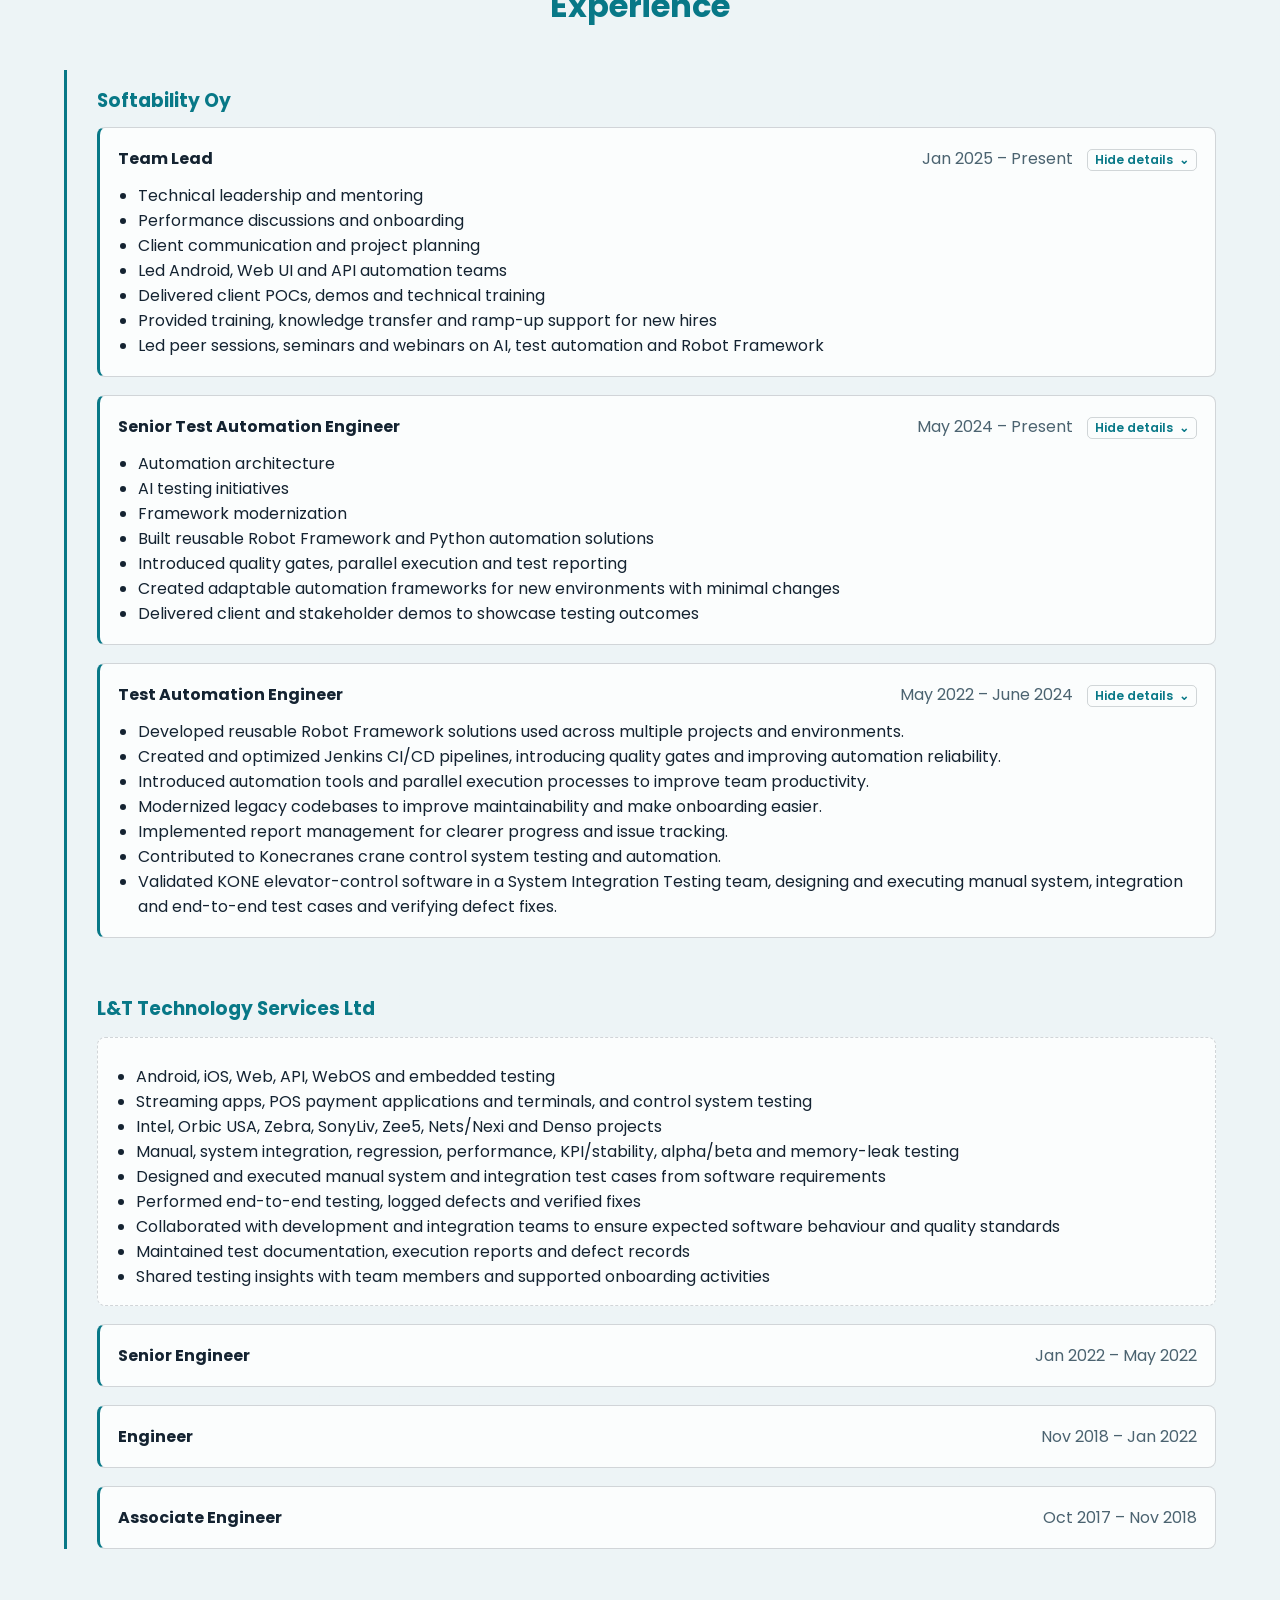
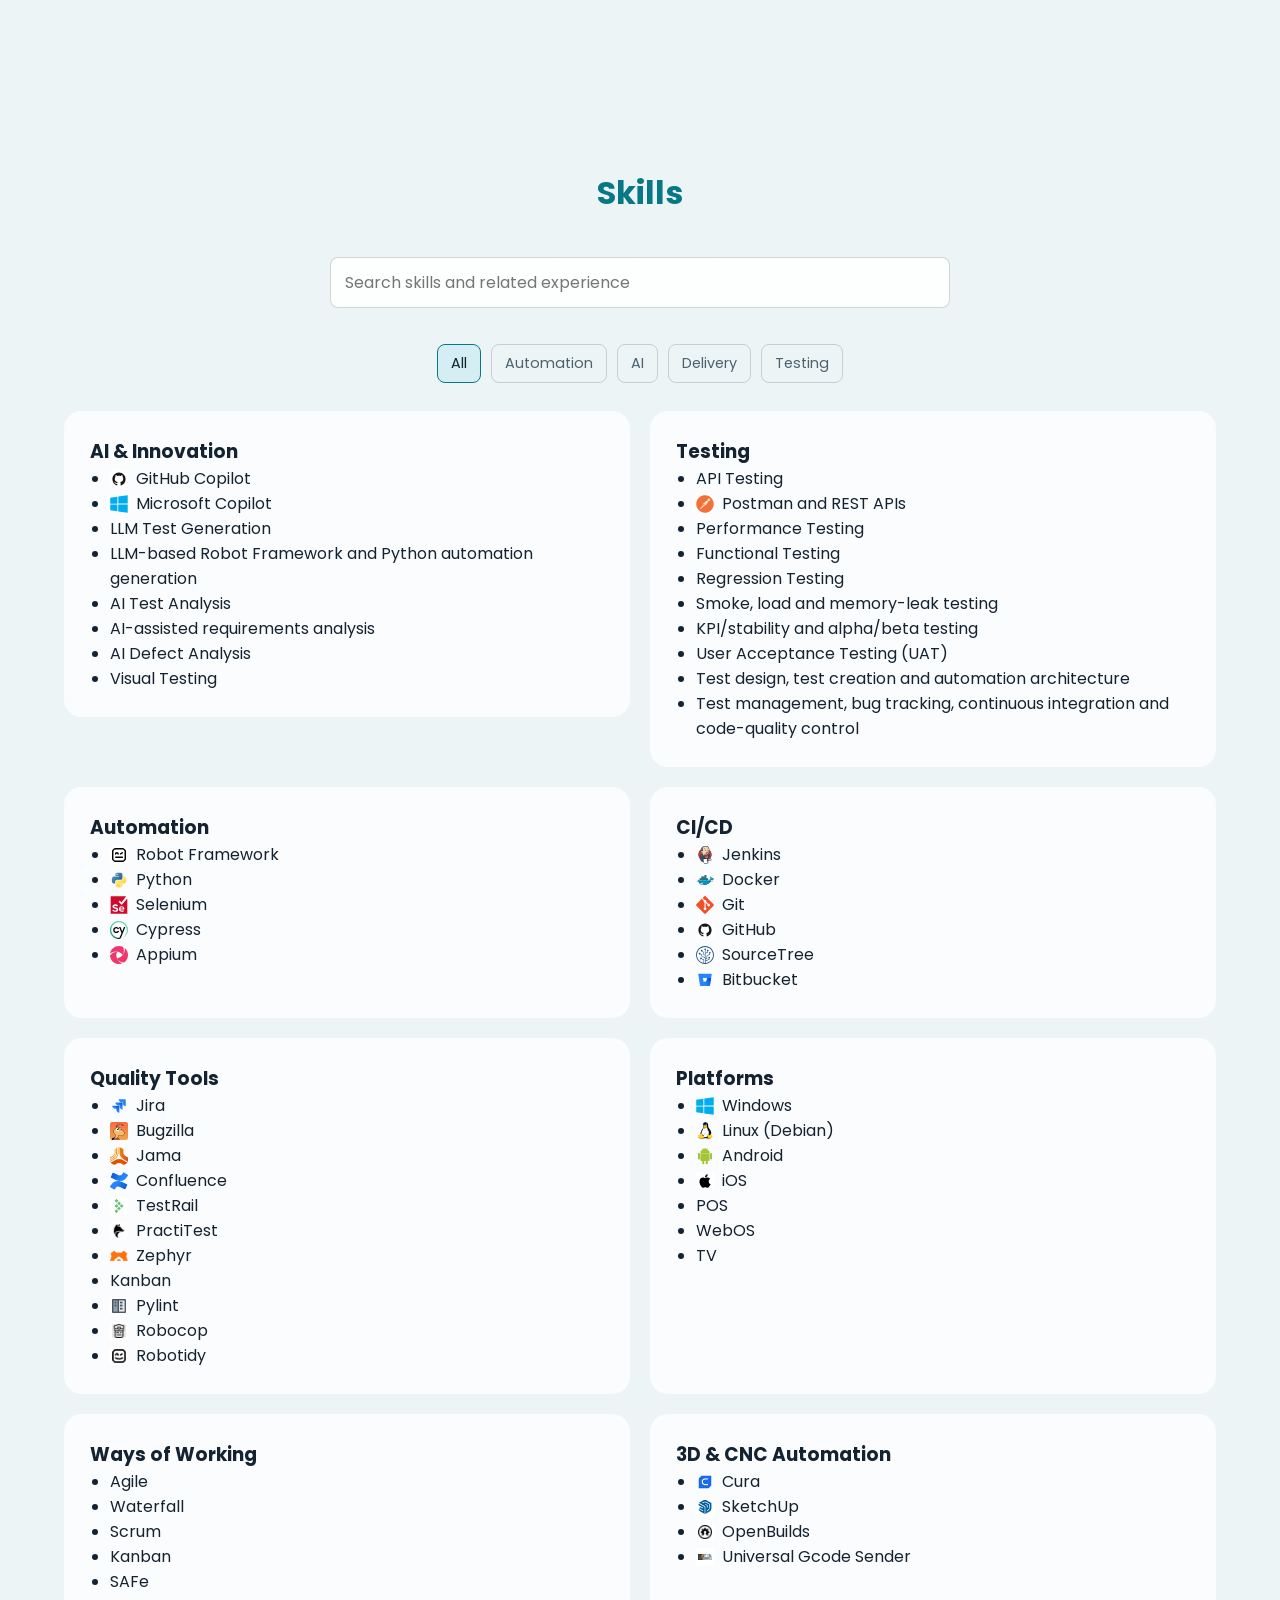
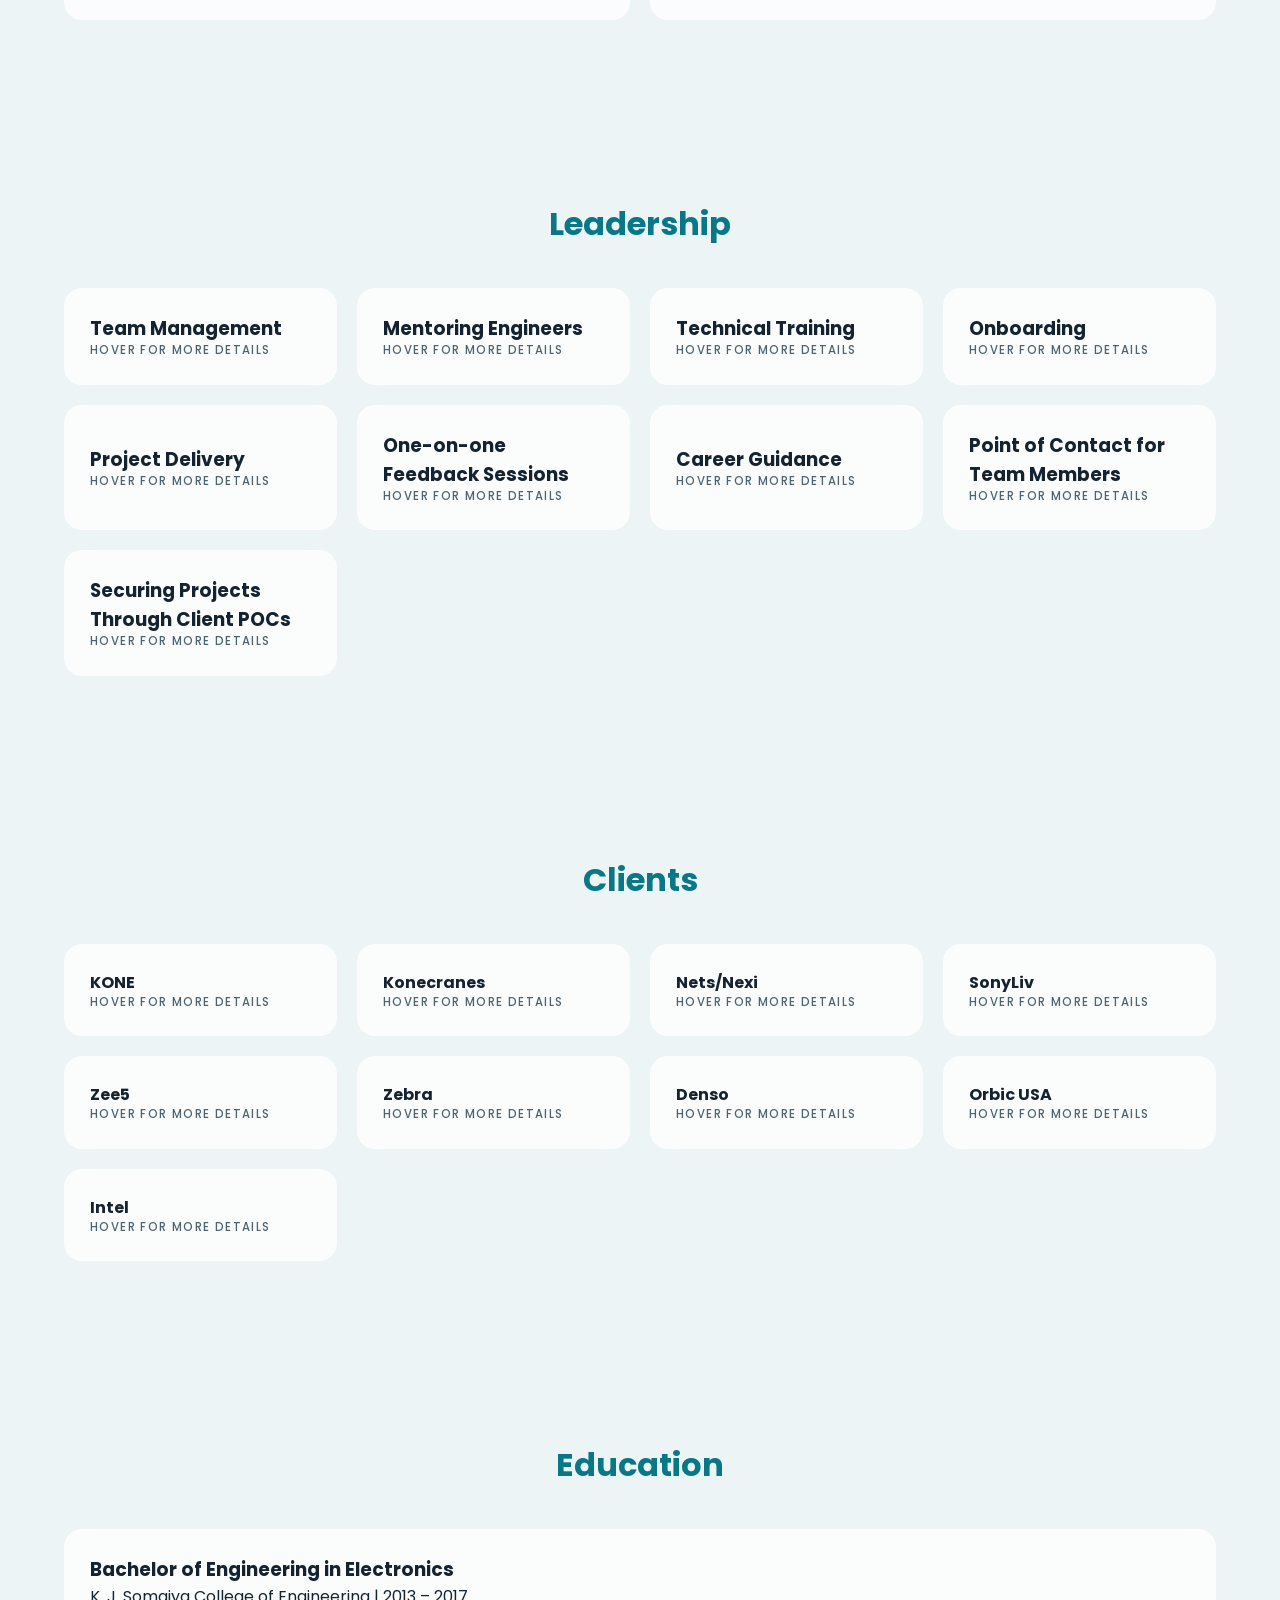
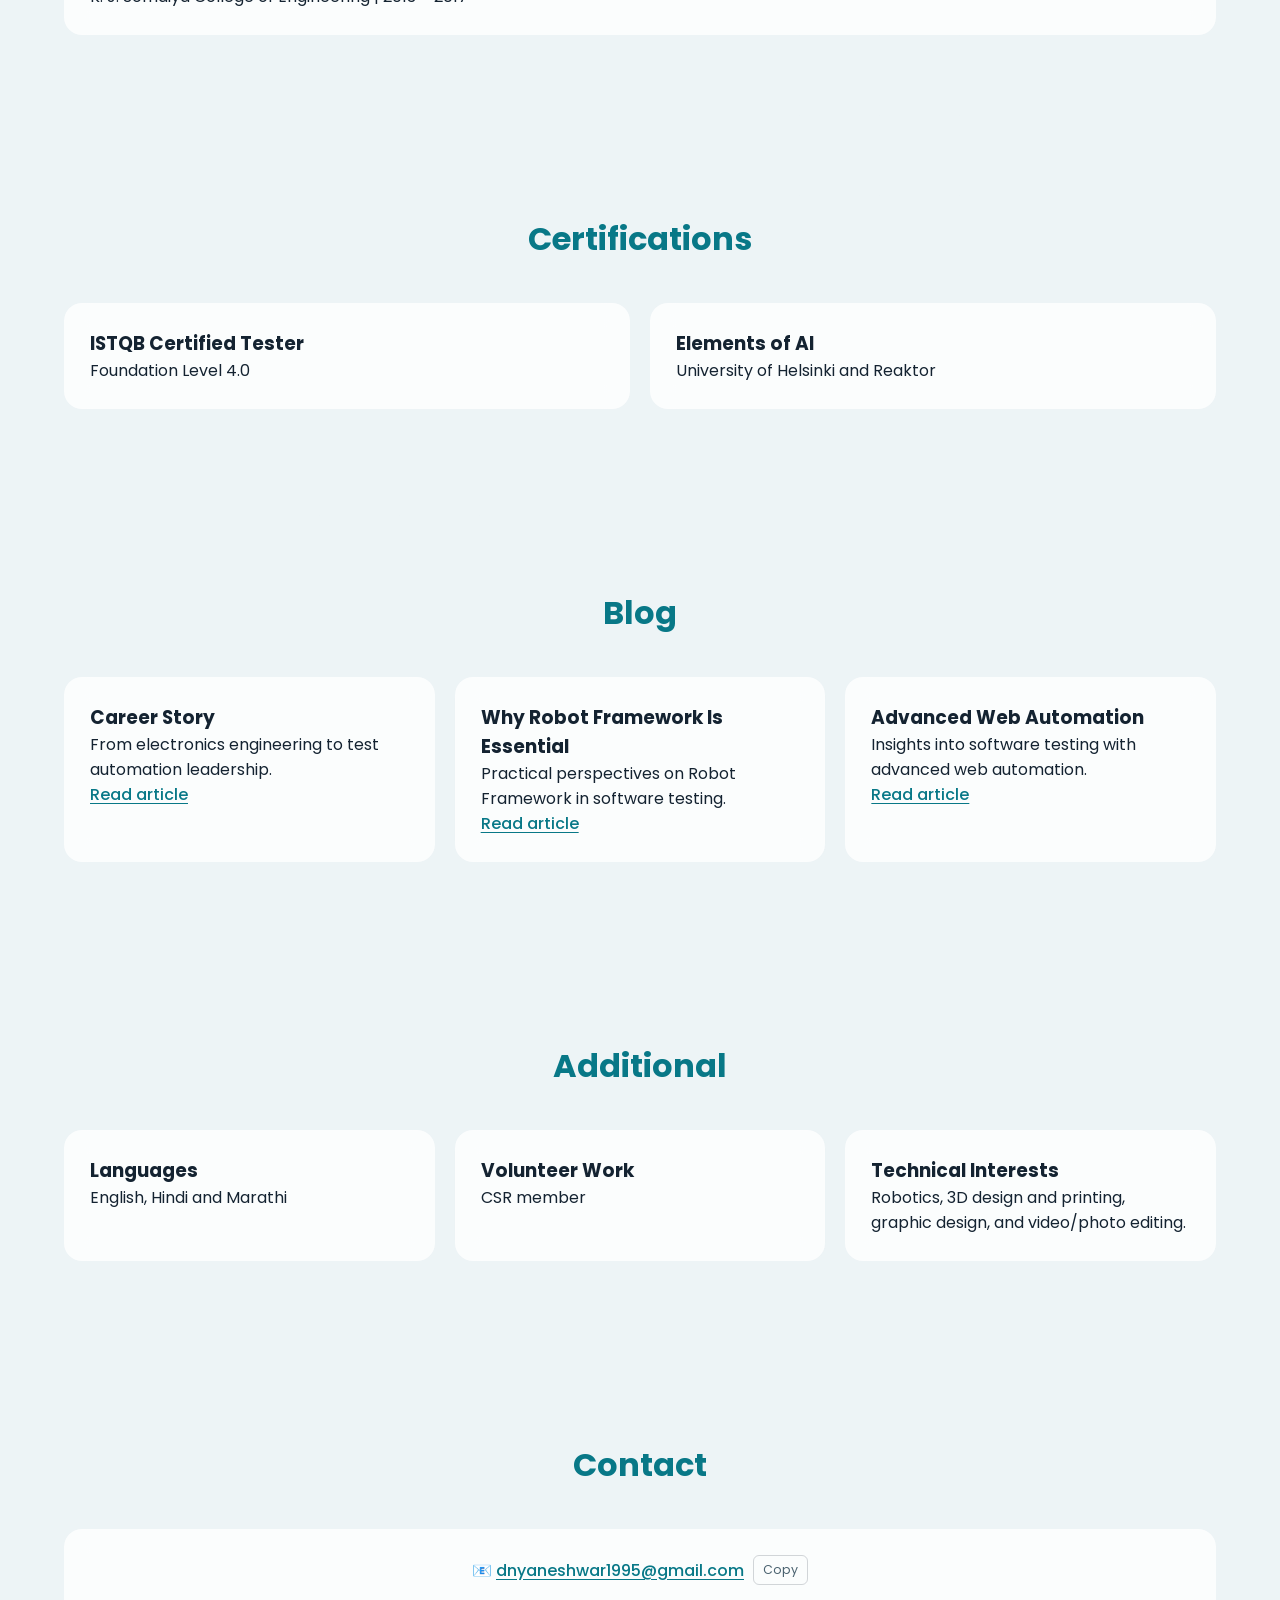
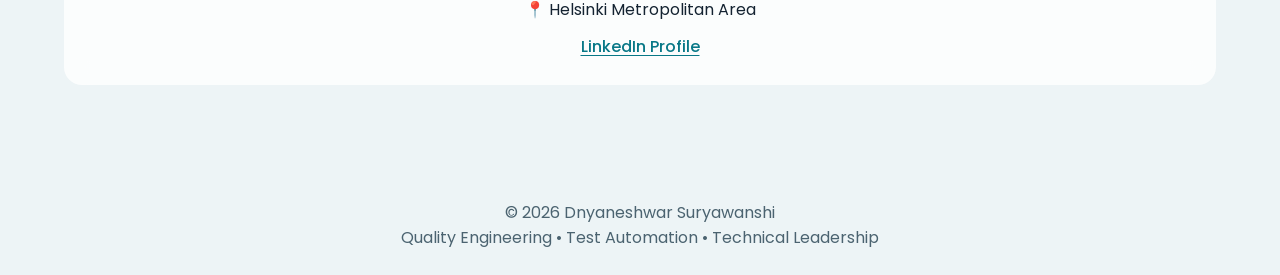
==== commit 3535e0ff: "add share button" ====
--- a/index.html
+++ b/index.html
@@ -118,6 +118,16 @@
   LinkedIn
 </a>
 
+<div class="share" hidden>
+<button class="btn secondary share-toggle" type="button" aria-expanded="false" aria-controls="share-menu">Share</button>
+<div class="share-menu" id="share-menu" hidden>
+<a class="share-option" data-share="linkedin" target="_blank" rel="noopener noreferrer">LinkedIn</a>
+<a class="share-option" data-share="whatsapp" target="_blank" rel="noopener noreferrer">WhatsApp</a>
+<a class="share-option" data-share="email">Email</a>
+<button class="share-option share-copy" type="button">Copy link</button>
+</div>
+</div>
+
 </div>
 
 </div>
--- a/assets/css/styles.css
+++ b/assets/css/styles.css
@@ -172,6 +172,7 @@
 }
 
 .theme-toggle{
+  position:relative;
   display:inline-flex;
   align-items:center;
   gap:8px;
@@ -894,6 +895,38 @@
   transform:none;
 }
 
+.theme-toggle.is-hinting{
+  border-color:var(--accent);
+  animation:theme-glow 1.4s ease-in-out 3;
+}
+
+.theme-toggle.is-hinting::after{
+  content:"Switch light / dark";
+  position:absolute;
+  top:calc(100% + 10px);
+  left:50%;
+  padding:6px 10px;
+  border:1px solid var(--accent);
+  border-radius:8px;
+  background:var(--card);
+  color:var(--text);
+  font-size:.75rem;
+  white-space:nowrap;
+  transform:translateX(-50%);
+  pointer-events:none;
+  animation:theme-hint-enter .3s ease;
+}
+
+@keyframes theme-glow{
+  0%,100%{box-shadow:0 0 0 0 rgba(6,182,212,0)}
+  50%{box-shadow:0 0 0 6px rgba(6,182,212,.35),0 0 18px rgba(6,182,212,.55)}
+}
+
+@keyframes theme-hint-enter{
+  from{opacity:0;transform:translate(-50%,-4px)}
+  to{opacity:1;transform:translateX(-50%)}
+}
+
 @keyframes hero-enter{
   from{opacity:0;transform:translateY(18px)}
   to{opacity:1;transform:none}
@@ -1037,6 +1070,68 @@
   color:var(--accent);
   font-size:1.4rem;
   font-weight:600;
+}
+
+.share{
+  position:relative;
+  display:inline-block;
+}
+
+.share[hidden],
+.share-menu[hidden]{
+  display:none;
+}
+
+.share-toggle{
+  background:transparent;
+  font:inherit;
+  font-weight:600;
+  cursor:pointer;
+}
+
+.share-menu{
+  position:absolute;
+  top:calc(100% - 2px);
+  left:50%;
+  z-index:20;
+  display:grid;
+  min-width:180px;
+  padding:6px;
+  border:1px solid var(--line);
+  border-radius:12px;
+  background:var(--card);
+  box-shadow:0 12px 32px rgba(2,6,23,.4);
+  transform:translateX(-50%);
+}
+
+.share-option{
+  padding:9px 12px;
+  border:0;
+  border-radius:8px;
+  background:none;
+  color:var(--text);
+  font:inherit;
+  font-size:.9rem;
+  text-align:left;
+  text-decoration:none;
+  cursor:pointer;
+}
+
+.share-option:hover,
+.share-option:focus-visible{
+  background:rgba(6,182,212,.12);
+  color:var(--accent);
+  outline:none;
+}
+
+@media(max-width:768px){
+  .share{
+    display:block;
+  }
+
+  .share-menu{
+    width:min(100%,280px);
+  }
 }
 
 .cookie-settings{
